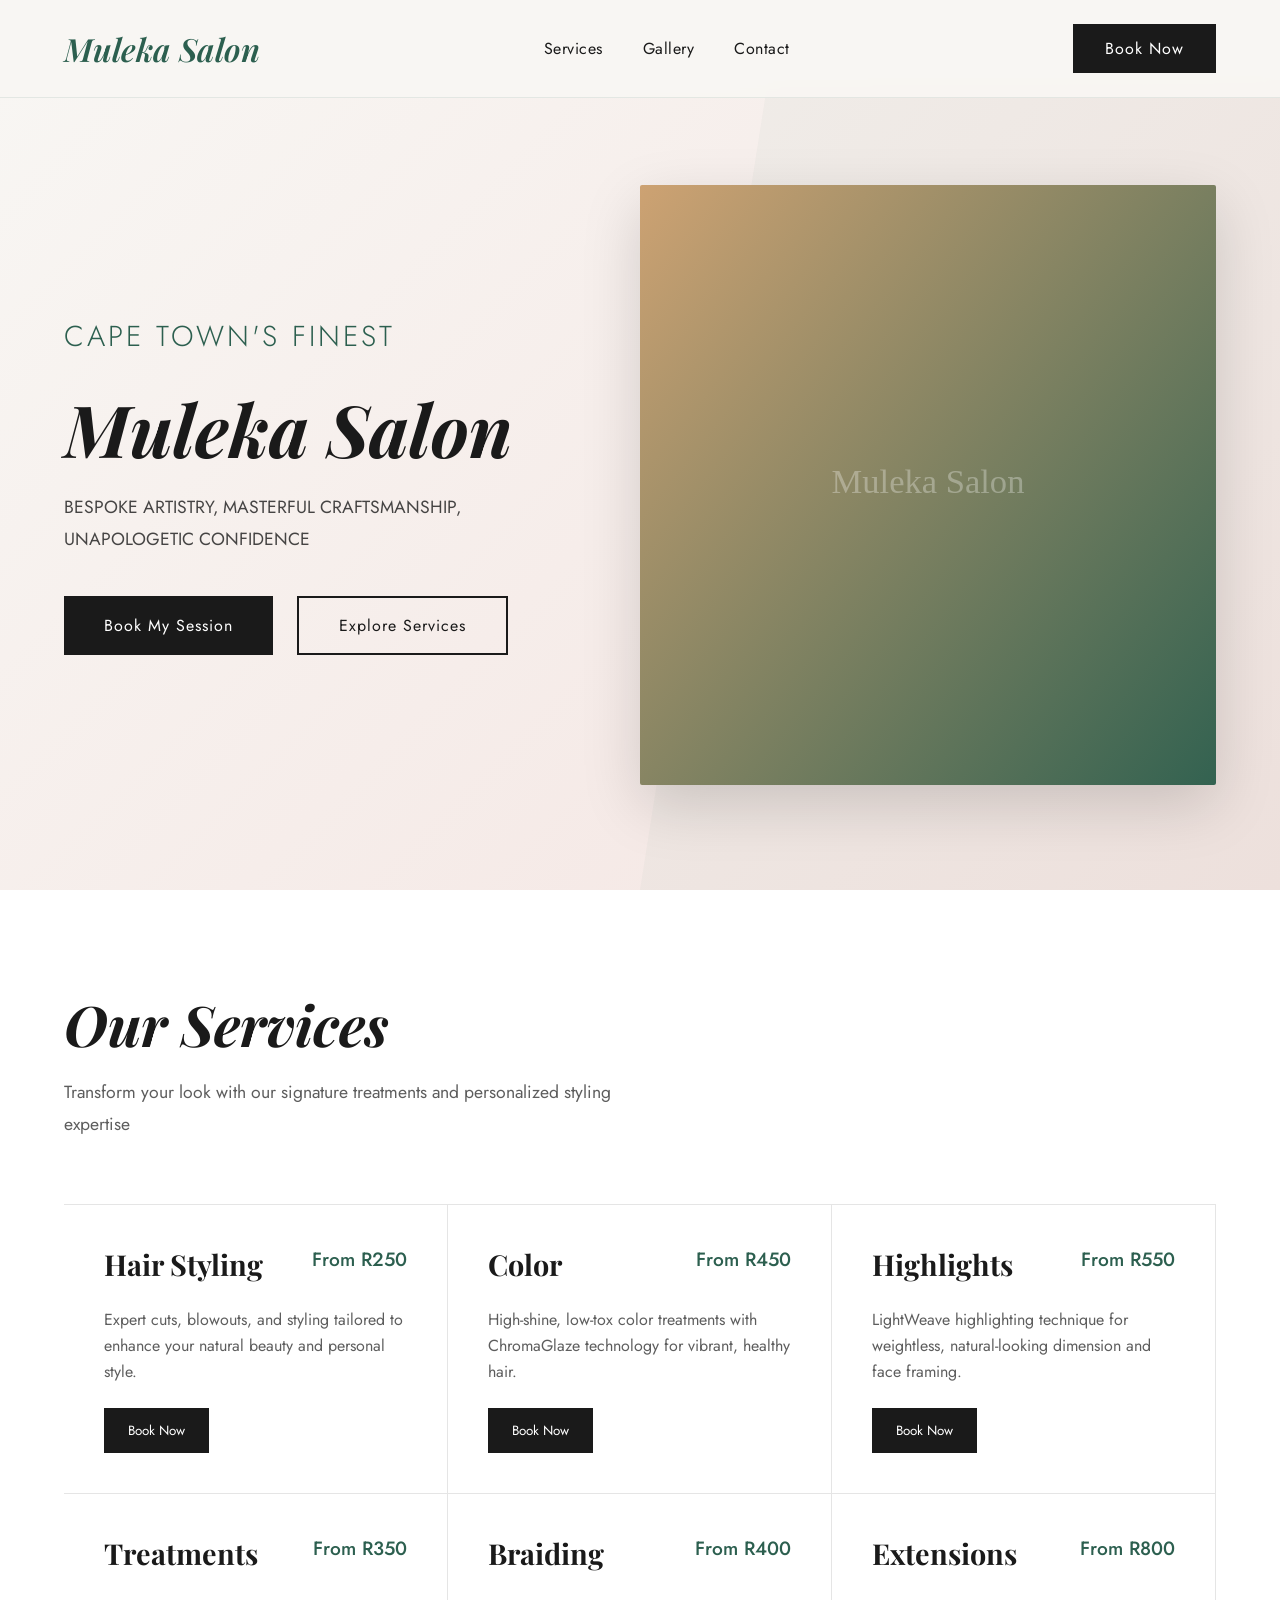
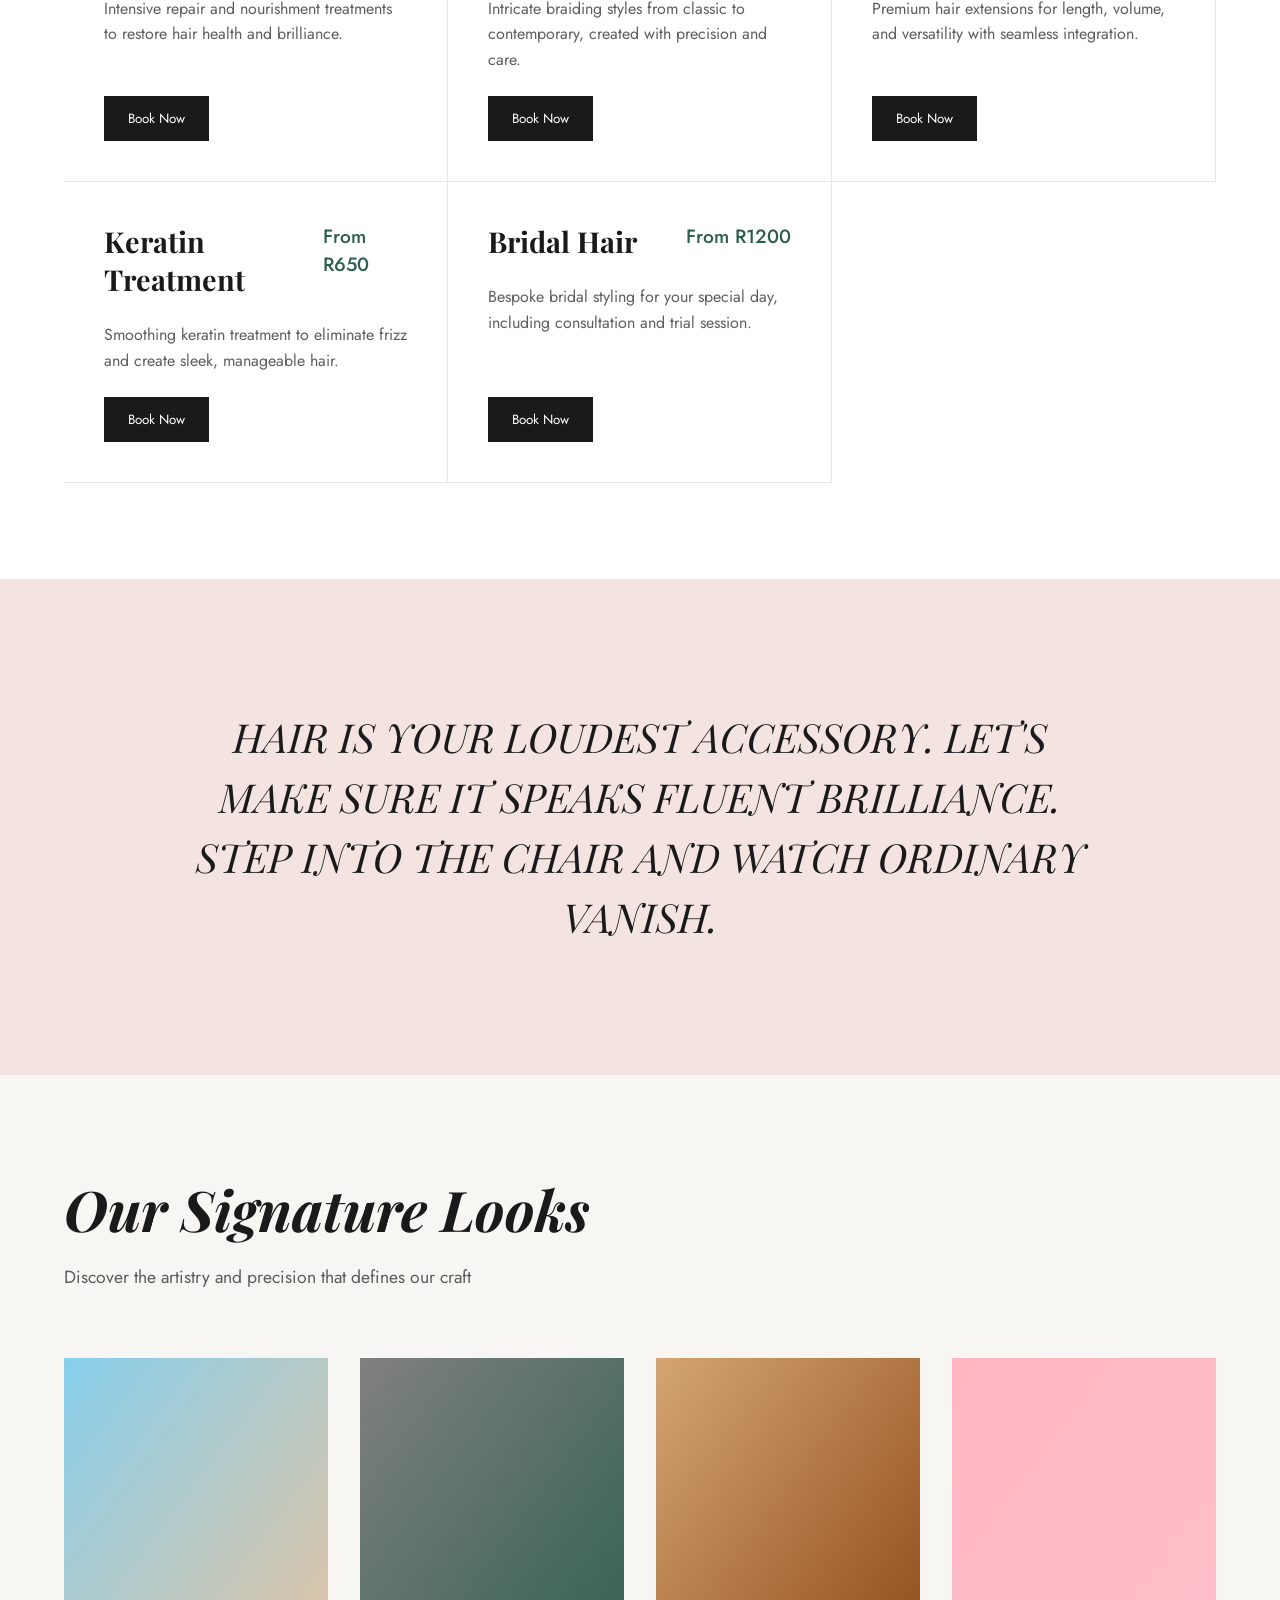
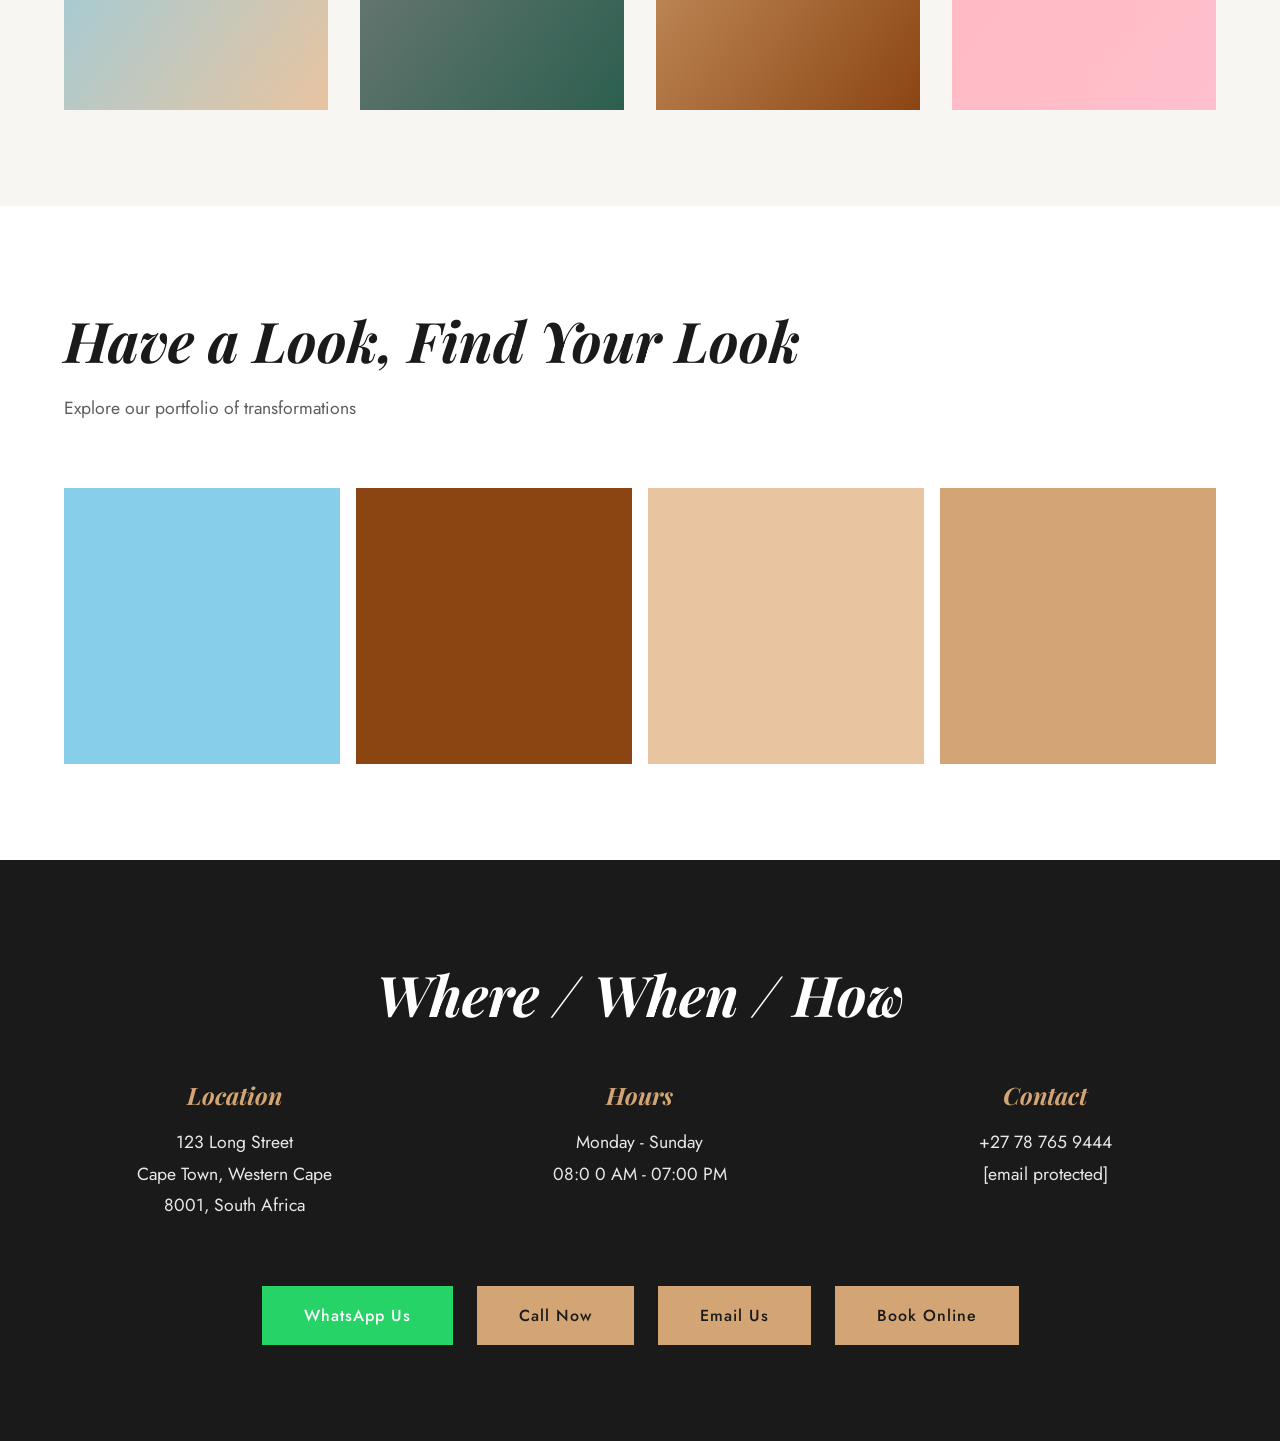
==== index.html @ d7401df1 "Initial commit - Hair Salon Website" ====
<!DOCTYPE html>
<html lang="en">
<head>
    <meta charset="UTF-8">
    <meta name="viewport" content="width=device-width, initial-scale=1.0">
    <title>Muleka Salon - Cape Town's Premier Hair Studio</title>
    <link href="https://fonts.googleapis.com/css2?family=Playfair+Display:ital,wght@0,400;0,500;0,600;0,700;1,400&family=Jost:wght@300;400;500;600&display=swap" rel="stylesheet">
    <link rel="stylesheet" href="styles.css">

</head>
<body>
    <!-- Navigation -->
    <nav>
        <div class="logo">Muleka Salon</div>
        <ul class="nav-links">
            <li><a href="#services">Services</a></li>
            <li><a href="#gallery">Gallery</a></li>
            <li><a href="#contact">Contact</a></li>
        </ul>
        <button class="book-btn" onclick="openBookingModal()">Book Now</button>
        <div class="burger-menu" onclick="toggleMobileMenu()">
            <span></span>
            <span></span>
            <span></span>
        </div>
    </nav>

    <!-- Mobile Menu -->
    <div class="mobile-menu" id="mobileMenu">
        <ul>
            <li><a href="#services" onclick="closeMobileMenu()">Services</a></li>
            <li><a href="#gallery" onclick="closeMobileMenu()">Gallery</a></li>
            <li><a href="#contact" onclick="closeMobileMenu()">Contact</a></li>
        </ul>
        <button class="book-btn" onclick="openBookingModal(); closeMobileMenu();">Book Now</button>
    </div>

    <!-- Hero Section -->
    <section class="hero">
        <div class="hero-content">
            <div class="hero-subtitle">CAPE TOWN'S FINEST</div>
            <h1 class="hero-title">Muleka Salon</h1>
            <p class="hero-tagline">BESPOKE ARTISTRY, MASTERFUL CRAFTSMANSHIP, UNAPOLOGETIC CONFIDENCE</p>
            <div class="hero-buttons">
                <button class="btn-primary" onclick="openBookingModal()">Book My Session</button>
                <a href="#services" class="btn-secondary">Explore Services</a>
            </div>
        </div>
        <div class="hero-image">
            <img src="data:image/svg+xml,%3Csvg xmlns='http://www.w3.org/2000/svg' width='800' height='1000'%3E%3Cdefs%3E%3ClinearGradient id='grad' x1='0%25' y1='0%25' x2='100%25' y2='100%25'%3E%3Cstop offset='0%25' style='stop-color:%23D4A574;stop-opacity:1' /%3E%3Cstop offset='100%25' style='stop-color:%232C5F4F;stop-opacity:1' /%3E%3C/linearGradient%3E%3C/defs%3E%3Crect width='800' height='1000' fill='url(%23grad)'/%3E%3Ctext x='50%25' y='50%25' font-family='serif' font-size='48' fill='white' text-anchor='middle' dominant-baseline='middle' opacity='0.3'%3EMuleka Salon%3C/text%3E%3C/svg%3E" alt="Muleka Salon">
        </div>
    </section>

    <!-- Services Section -->
    <section class="services" id="services">
        <h2 class="section-title">Our Services</h2>
        <p class="section-subtitle">Transform your look with our signature treatments and personalized styling expertise</p>
        
        <div class="services-grid">
            <div class="service-item">
                <div>
                    <div class="service-header">
                        <h3 class="service-name">Hair Styling</h3>
                        <div class="service-price">From R250</div>
                    </div>
                    <p class="service-description">Expert cuts, blowouts, and styling tailored to enhance your natural beauty and personal style.</p>
                </div>
                <button class="service-book-btn" onclick="openBookingModal('Hair Styling', 250)">Book Now</button>
            </div>

            <div class="service-item">
                <div>
                    <div class="service-header">
                        <h3 class="service-name">Color</h3>
                        <div class="service-price">From R450</div>
                    </div>
                    <p class="service-description">High-shine, low-tox color treatments with ChromaGlaze technology for vibrant, healthy hair.</p>
                </div>
                <button class="service-book-btn" onclick="openBookingModal('Color', 450)">Book Now</button>
            </div>

            <div class="service-item">
                <div>
                    <div class="service-header">
                        <h3 class="service-name">Highlights</h3>
                        <div class="service-price">From R550</div>
                    </div>
                    <p class="service-description">LightWeave highlighting technique for weightless, natural-looking dimension and face framing.</p>
                </div>
                <button class="service-book-btn" onclick="openBookingModal('Highlights', 550)">Book Now</button>
            </div>

            <div class="service-item">
                <div>
                    <div class="service-header">
                        <h3 class="service-name">Treatments</h3>
                        <div class="service-price">From R350</div>
                    </div>
                    <p class="service-description">Intensive repair and nourishment treatments to restore hair health and brilliance.</p>
                </div>
                <button class="service-book-btn" onclick="openBookingModal('Treatments', 350)">Book Now</button>
            </div>

            <div class="service-item">
                <div>
                    <div class="service-header">
                        <h3 class="service-name">Braiding</h3>
                        <div class="service-price">From R400</div>
                    </div>
                    <p class="service-description">Intricate braiding styles from classic to contemporary, created with precision and care.</p>
                </div>
                <button class="service-book-btn" onclick="openBookingModal('Braiding', 400)">Book Now</button>
            </div>

            <div class="service-item">
                <div>
                    <div class="service-header">
                        <h3 class="service-name">Extensions</h3>
                        <div class="service-price">From R800</div>
                    </div>
                    <p class="service-description">Premium hair extensions for length, volume, and versatility with seamless integration.</p>
                </div>
                <button class="service-book-btn" onclick="openBookingModal('Extensions', 800)">Book Now</button>
            </div>

            <div class="service-item">
                <div>
                    <div class="service-header">
                        <h3 class="service-name">Keratin Treatment</h3>
                        <div class="service-price">From R650</div>
                    </div>
                    <p class="service-description">Smoothing keratin treatment to eliminate frizz and create sleek, manageable hair.</p>
                </div>
                <button class="service-book-btn" onclick="openBookingModal('Keratin Treatment', 650)">Book Now</button>
            </div>

            <div class="service-item">
                <div>
                    <div class="service-header">
                        <h3 class="service-name">Bridal Hair</h3>
                        <div class="service-price">From R1200</div>
                    </div>
                    <p class="service-description">Bespoke bridal styling for your special day, including consultation and trial session.</p>
                </div>
                <button class="service-book-btn" onclick="openBookingModal('Bridal Hair', 1200)">Book Now</button>
            </div>
        </div>
    </section>

    <!-- Quote Section -->
    <section class="quote-section">
        <div class="quote-text">
            HAIR IS YOUR LOUDEST ACCESSORY. LET'S MAKE SURE IT SPEAKS FLUENT BRILLIANCE. STEP INTO THE CHAIR AND WATCH ORDINARY VANISH.
        </div>
    </section>

    <!-- Signature Looks Section -->
    <section class="signature-looks">
        <h2 class="section-title">Our Signature Looks</h2>
        <p class="section-subtitle">Discover the artistry and precision that defines our craft</p>
        
        <div class="looks-grid">
            <div class="look-item">
                <img src="data:image/svg+xml,%3Csvg xmlns='http://www.w3.org/2000/svg' width='400' height='533'%3E%3Cdefs%3E%3ClinearGradient id='g1' x1='0%25' y1='0%25' x2='100%25' y2='100%25'%3E%3Cstop offset='0%25' style='stop-color:%2387CEEB;stop-opacity:1' /%3E%3Cstop offset='100%25' style='stop-color:%23E8C4A0;stop-opacity:1' /%3E%3C/linearGradient%3E%3C/defs%3E%3Crect width='400' height='533' fill='url(%23g1)'/%3E%3C/svg%3E" alt="Sculpted Flow">
                <div class="look-overlay">
                    <h3 class="look-title">Sculpted Flow</h3>
                    <p class="look-description">Weightless face framing</p>
                </div>
            </div>

            <div class="look-item">
                <img src="data:image/svg+xml,%3Csvg xmlns='http://www.w3.org/2000/svg' width='400' height='533'%3E%3Cdefs%3E%3ClinearGradient id='g2' x1='0%25' y1='0%25' x2='100%25' y2='100%25'%3E%3Cstop offset='0%25' style='stop-color:%23808080;stop-opacity:1' /%3E%3Cstop offset='100%25' style='stop-color:%232C5F4F;stop-opacity:1' /%3E%3C/linearGradient%3E%3C/defs%3E%3Crect width='400' height='533' fill='url(%23g2)'/%3E%3C/svg%3E" alt="ChromaGlaze Color">
                <div class="look-overlay">
                    <h3 class="look-title">ChromaGlaze Color</h3>
                    <p class="look-description">High-shine, low-tox pigments</p>
                </div>
            </div>

            <div class="look-item">
                <img src="data:image/svg+xml,%3Csvg xmlns='http://www.w3.org/2000/svg' width='400' height='533'%3E%3Cdefs%3E%3ClinearGradient id='g3' x1='0%25' y1='0%25' x2='100%25' y2='100%25'%3E%3Cstop offset='0%25' style='stop-color:%23D4A574;stop-opacity:1' /%3E%3Cstop offset='100%25' style='stop-color:%238B4513;stop-opacity:1' /%3E%3C/linearGradient%3E%3C/defs%3E%3Crect width='400' height='533' fill='url(%23g3)'/%3E%3C/svg%3E" alt="LightWeave Highlights">
                <div class="look-overlay">
                    <h3 class="look-title">LightWeave Highlights</h3>
                    <p class="look-description">Weightless face framing</p>
                </div>
            </div>

            <div class="look-item">
                <img src="data:image/svg+xml,%3Csvg xmlns='http://www.w3.org/2000/svg' width='400' height='533'%3E%3Cdefs%3E%3ClinearGradient id='g4' x1='0%25' y1='0%25' x2='100%25' y2='100%25'%3E%3Cstop offset='0%25' style='stop-color:%23FFB6C1;stop-opacity:1' /%3E%3Cstop offset='100%25' style='stop-color:%23FFC0CB;stop-opacity:1' /%3E%3C/linearGradient%3E%3C/defs%3E%3Crect width='400' height='533' fill='url(%23g4)'/%3E%3C/svg%3E" alt="Power Cut">
                <div class="look-overlay">
                    <h3 class="look-title">Power Cut</h3>
                    <p class="look-description">Sharp lines & precision finish</p>
                </div>
            </div>
        </div>
    </section>

    <!-- Gallery Section -->
    <section class="gallery" id="gallery">
        <h2 class="section-title">Have a Look, Find Your Look</h2>
        <p class="section-subtitle">Explore our portfolio of transformations</p>
        
        <div class="gallery-grid">
            <div class="gallery-item">
                <img src="data:image/svg+xml,%3Csvg xmlns='http://www.w3.org/2000/svg' width='400' height='400'%3E%3Crect width='400' height='400' fill='%2387CEEB'/%3E%3C/svg%3E" alt="Gallery 1">
            </div>
            <div class="gallery-item">
                <img src="data:image/svg+xml,%3Csvg xmlns='http://www.w3.org/2000/svg' width='400' height='400'%3E%3Crect width='400' height='400' fill='%238B4513'/%3E%3C/svg%3E" alt="Gallery 2">
            </div>
            <div class="gallery-item">
                <img src="data:image/svg+xml,%3Csvg xmlns='http://www.w3.org/2000/svg' width='400' height='400'%3E%3Crect width='400' height='400' fill='%23E8C4A0'/%3E%3C/svg%3E" alt="Gallery 3">
            </div>
            <div class="gallery-item">
                <img src="data:image/svg+xml,%3Csvg xmlns='http://www.w3.org/2000/svg' width='400' height='400'%3E%3Crect width='400' height='400' fill='%23D4A574'/%3E%3C/svg%3E" alt="Gallery 4">
            </div>
        </div>
    </section>

    <!-- Contact Section -->
    <section class="contact" id="contact">
        <h2 class="section-title">Where / When / How</h2>
        
        <div class="contact-details">
            <div class="contact-item">
                <h3>Location</h3>
                <p>123 Long Street<br>Cape Town, Western Cape<br>8001, South Africa</p>
            </div>
            
            <div class="contact-item">
                <h3>Hours</h3>
                <p>Monday - Sunday<br>08:0 0 AM - 07:00 PM</p>
            </div>
            
            <div class="contact-item">
                <h3>Contact</h3>
                <p>
                    <a href="tel:+27787659444">+27 78 765 9444</a><br>
                    <a href="/cdn-cgi/l/email-protection#a3cbc6cfcfcce3ced6cfc6c8c2d0c2cfcccd8dc0cc8dd9c2"><span class="__cf_email__" data-cfemail="640c0108080b24091108010f051705080b0a4a070b4a1e05">[email&#160;protected]</span></a>
                </p>
            </div>
        </div>

        <div class="contact-buttons">
            <a href="https://wa.me/27787659444?text=Hi%20Muleka%20Salon%2C%20I%27d%20like%20to%20book%20an%20appointment" class="contact-btn whatsapp-btn" target="_blank">WhatsApp Us</a>
            <a href="tel:+27787659444" class="contact-btn">Call Now</a>
            <a href="mailto:kalonjilubo12@gmail.com" class="contact-btn">Email Us</a>
            <button class="contact-btn" onclick="openBookingModal()">Book Online</button>
        </div>
    </section>

    <!-- Booking Modal -->
    <div id="bookingModal" class="modal">
        <div class="modal-content">
            <span class="close-modal" onclick="closeBookingModal()">&times;</span>
            <h2>Book Your Session</h2>
            
            <form class="booking-form" onsubmit="submitBooking(event)">
                <div class="form-group">
                    <label for="name">Your Name</label>
                    <input type="text" id="name" required>
                </div>

                <div class="form-group">
                    <label for="phone">Phone Number (WhatsApp)</label>
                    <input type="tel" id="phone" placeholder="+27" required>
                </div>

                <div class="form-group">
                    <label for="service">Select Service</label>
                    <select id="service" required onchange="updatePrice()">
                        <option value="">Choose a service...</option>
                        <option value="Hair Styling" data-price="250">Hair Styling - From R250</option>
                        <option value="Color" data-price="450">Color - From R450</option>
                        <option value="Highlights" data-price="550">Highlights - From R550</option>
                        <option value="Treatments" data-price="350">Treatments - From R350</option>
                        <option value="Braiding" data-price="400">Braiding - From R400</option>
                        <option value="Extensions" data-price="800">Extensions - From R800</option>
                        <option value="Keratin Treatment" data-price="650">Keratin Treatment - From R650</option>
                        <option value="Bridal Hair" data-price="1200">Bridal Hair - From R1200</option>
                    </select>
                </div>

                <div class="form-group">
                    <label for="date">Preferred Date</label>
                    <input type="date" id="date" required min="">
                </div>

                <div class="form-group">
                    <label>Preferred Time</label>
                    <div class="time-slots">
                        <div class="time-slot" onclick="selectTime(this, '08:00')">08:00 AM</div>
                        <div class="time-slot" onclick="selectTime(this, '09:00')">09:00 AM</div>
                        <div class="time-slot" onclick="selectTime(this, '10:00')">10:00 AM</div>
                        <div class="time-slot" onclick="selectTime(this, '11:00')">11:00 AM</div>
                        <div class="time-slot" onclick="selectTime(this, '12:00')">12:00 PM</div>
                        <div class="time-slot" onclick="selectTime(this, '13:00')">01:00 PM</div>
                        <div class="time-slot" onclick="selectTime(this, '14:00')">02:00 PM</div>
                        <div class="time-slot" onclick="selectTime(this, '15:00')">03:00 PM</div>
                        <div class="time-slot" onclick="selectTime(this, '16:00')">04:00 PM</div>
                        <div class="time-slot" onclick="selectTime(this, '17:00')">05:00 PM</div>
                    </div>
                    <input type="hidden" id="time" required>
                </div>

                <button type="submit" class="submit-booking">Confirm Booking via WhatsApp</button>
            </form>
        </div>
    </div>

    <script data-cfasync="false" src="/cdn-cgi/scripts/5c5dd728/cloudflare-static/email-decode.min.js"></script>
    <script src="main.js"></script>
---- styles.css ----
* {
            margin: 0;
            padding: 0;
            box-sizing: border-box;
        }

        :root {
            --primary: #2C5F4F;
            --secondary: #D4A574;
            --accent: #E8C4A0;
            --dark: #1A1A1A;
            --light: #F8F6F3;
            --pink: #F4E4E1;
        }

        body {
            font-family: 'Jost', sans-serif;
            color: var(--dark);
            background: var(--light);
            overflow-x: hidden;
        }

        /* Navigation */
        nav {
            position: fixed;
            top: 0;
            width: 100%;
            background: rgba(248, 246, 243, 0.95);
            backdrop-filter: blur(10px);
            padding: 1.5rem 5%;
            display: flex;
            justify-content: space-between;
            align-items: center;
            z-index: 1000;
            border-bottom: 1px solid rgba(44, 95, 79, 0.1);
        }

        .logo {
            font-family: 'Playfair Display', serif;
            font-size: 2rem;
            font-style: italic;
            font-weight: 600;
            color: var(--primary);
        }

        .nav-links {
            display: flex;
            gap: 2.5rem;
            list-style: none;
        }

        .nav-links a {
            color: var(--dark);
            text-decoration: none;
            font-weight: 400;
            transition: color 0.3s;
            font-size: 1rem;
            letter-spacing: 0.5px;
        }

        .nav-links a:hover {
            color: var(--primary);
        }

        .book-btn {
            background: var(--dark);
            color: white;
            padding: 0.8rem 2rem;
            border: none;
            cursor: pointer;
            font-family: 'Jost', sans-serif;
            font-size: 1rem;
            transition: all 0.3s;
            letter-spacing: 1px;
        }

        .book-btn:hover {
            background: var(--primary);
            transform: translateY(-2px);
        }

        /* Burger Menu */
        .burger-menu {
            display: none;
            flex-direction: column;
            gap: 5px;
            cursor: pointer;
            z-index: 1001;
        }

        .burger-menu span {
            width: 25px;
            height: 3px;
            background: var(--dark);
            transition: all 0.3s;
            border-radius: 2px;
        }

        .burger-menu.active span:nth-child(1) {
            transform: rotate(41deg) translate(6px, 7px);
        }

        .burger-menu.active span:nth-child(2) {
            opacity: 0;
        }

        .burger-menu.active span:nth-child(3) {
            transform: rotate(-52deg) translate(4px, -5px);
        }

        /* Mobile Menu */
        .mobile-menu {
            display: none;
            position: fixed;
            top: 80px;
            left: 0;
            width: 100%;
            background: rgba(248, 246, 243, 0.98);
            backdrop-filter: blur(10px);
            padding: 2rem;
            z-index: 999;
            transform: translateY(-100%);
            transition: transform 0.3s;
        }

        .mobile-menu.active {
            transform: translateY(0);
            top:66px;
            margin-left: 218px;
        }

        .mobile-menu ul {
            list-style: none;
            display: flex;
            flex-direction: column;
            gap: 1.5rem;
        }

        .mobile-menu a {
            color: var(--dark);
            text-decoration: none;
            font-size: 1.2rem;
            font-weight: 400;
            letter-spacing: 0.5px;
            display: block;
            padding: 0.5rem 0;
            transition: color 0.3s;
        }

        .mobile-menu a:hover {
            color: var(--primary);
        }

        .mobile-menu .book-btn {
            width: 100%;
            margin-top: 1rem;
        }

        /* Hero Section */
        .hero {
            margin-top: 80px;
            min-height: 90vh;
            display: grid;
            grid-template-columns: 1fr 1fr;
            align-items: center;
            padding: 4rem 5%;
            background: linear-gradient(135deg, var(--light) 0%, var(--pink) 100%);
            position: relative;
            overflow: hidden;
        }

        .hero::before {
            content: '';
            position: absolute;
            top: 0;
            right: 0;
            width: 50%;
            height: 100%;
            background: var(--primary);
            opacity: 0.03;
            clip-path: polygon(20% 0, 100% 0, 100% 100%, 0 100%);
        }

        .hero-content {
            z-index: 2;
            animation: fadeInUp 1s ease-out;
        }

        .hero-title {
            font-family: 'Playfair Display', serif;
            font-size: 4.5rem;
            line-height: 1.1;
            margin-bottom: 1.5rem;
            font-style: italic;
            color: var(--dark);
        }

        .hero-subtitle {
            font-size: 1.8rem;
            font-weight: 300;
            letter-spacing: 3px;
            margin-bottom: 2rem;
            color: var(--primary);
        }

        .hero-tagline {
            font-size: 1.1rem;
            line-height: 1.8;
            max-width: 500px;
            margin-bottom: 2.5rem;
            color: var(--dark);
            opacity: 0.8;
        }

        .hero-buttons {
            display: flex;
            gap: 1.5rem;
        }

        .btn-primary,
        .btn-secondary {
            padding: 1rem 2.5rem;
            font-family: 'Jost', sans-serif;
            font-size: 1rem;
            cursor: pointer;
            transition: all 0.3s;
            border: none;
            letter-spacing: 1px;
            text-decoration: none;
            display: inline-block;
        }

        .btn-primary {
            background: var(--dark);
            color: white;
        }

        .btn-primary:hover {
            background: var(--primary);
            transform: translateY(-3px);
            box-shadow: 0 10px 30px rgba(44, 95, 79, 0.3);
        }

        .btn-secondary {
            background: transparent;
            color: var(--dark);
            border: 2px solid var(--dark);
        }

        .btn-secondary:hover {
            background: var(--dark);
            color: white;
        }

        .hero-image {
            position: relative;
            height: 600px;
            animation: fadeInRight 1s ease-out 0.3s backwards;
        }

        .hero-image img {
            position: absolute;
            width: 100%;
            height: 100%;
            object-fit: cover;
            border-radius: 2px;
            box-shadow: 0 20px 60px rgba(0, 0, 0, 0.15);
        }

        /* Services Section */
        .services {
            padding: 6rem 5%;
            background: white;
        }

        .section-title {
            font-family: 'Playfair Display', serif;
            font-size: 3.5rem;
            margin-bottom: 1rem;
            font-style: italic;
        }

        .section-subtitle {
            font-size: 1.1rem;
            max-width: 600px;
            margin-bottom: 4rem;
            opacity: 0.7;
            line-height: 1.8;
        }

        .services-grid {
            display: grid;
            grid-template-columns: repeat(auto-fit, minmax(300px, 1fr));
            gap: 0;
            border-top: 1px solid rgba(0, 0, 0, 0.1);
        }

        .service-item {
            padding: 2.5rem;
            border-bottom: 1px solid rgba(0, 0, 0, 0.1);
            border-right: 1px solid rgba(0, 0, 0, 0.1);
            display: flex;
            flex-direction: column;
            justify-content: space-between;
            transition: all 0.3s;
            background: white;
            cursor: pointer;
        }

        .service-item:hover {
            background: var(--pink);
            transform: translateY(-5px);
            box-shadow: 0 10px 30px rgba(0, 0, 0, 0.1);
        }

        .service-header {
            display: flex;
            justify-content: space-between;
            align-items: flex-start;
            margin-bottom: 1rem;
        }

        .service-name {
            font-family: 'Playfair Display', serif;
            font-size: 1.8rem;
            margin-bottom: 0.5rem;
        }

        .service-price {
            font-size: 1.2rem;
            color: var(--primary);
            font-weight: 500;
        }

        .service-description {
            opacity: 0.7;
            line-height: 1.6;
            margin-bottom: 1.5rem;
        }

        .service-book-btn {
            background: var(--dark);
            color: white;
            border: none;
            padding: 0.8rem 1.5rem;
            cursor: pointer;
            font-family: 'Jost', sans-serif;
            align-self: flex-start;
            transition: all 0.3s;
            margin-top: auto;
        }

        .service-book-btn:hover {
            background: var(--primary);
        }

        /* Signature Looks Section */
        .signature-looks {
            padding: 6rem 5%;
            background: var(--light);
        }

        .looks-grid {
            display: grid;
            grid-template-columns: repeat(4, 1fr);
            gap: 2rem;
        }

        .look-item {
            position: relative;
            overflow: hidden;
            aspect-ratio: 3/4;
            cursor: pointer;
        }

        .look-item img {
            width: 100%;
            height: 100%;
            object-fit: cover;
            transition: transform 0.5s;
        }

        .look-item:hover img {
            transform: scale(1.1);
        }

        .look-overlay {
            position: absolute;
            bottom: 0;
            left: 0;
            right: 0;
            background: linear-gradient(to top, rgba(0,0,0,0.8), transparent);
            padding: 2rem;
            transform: translateY(100%);
            transition: transform 0.3s;
        }

        .look-item:hover .look-overlay {
            transform: translateY(0);
        }

        .look-title {
            font-family: 'Playfair Display', serif;
            color: white;
            font-size: 1.5rem;
            margin-bottom: 0.5rem;
        }

        .look-description {
            color: white;
            font-size: 0.9rem;
            opacity: 0.9;
        }

        /* Quote Section */
        .quote-section {
            padding: 8rem 5%;
            background: var(--pink);
            text-align: center;
        }

        .quote-text {
            font-family: 'Playfair Display', serif;
            font-size: 2.5rem;
            line-height: 1.5;
            max-width: 900px;
            margin: 0 auto;
            font-style: italic;
            color: var(--dark);
        }

        /* Gallery Section */
        .gallery {
            padding: 6rem 5%;
            background: white;
        }

        .gallery-grid {
            display: grid;
            grid-template-columns: repeat(4, 1fr);
            gap: 1rem;
        }

        .gallery-item {
            aspect-ratio: 1;
            overflow: hidden;
            cursor: pointer;
        }

        .gallery-item img {
            width: 100%;
            height: 100%;
            object-fit: cover;
            transition: transform 0.5s;
        }

        .gallery-item:hover img {
            transform: scale(1.1);
        }

        /* Contact Section */
        .contact {
            padding: 6rem 5%;
            background: var(--dark);
            color: white;
            text-align: center;
        }

        .contact .section-title {
            color: white;
            margin-bottom: 3rem;
        }

        .contact-details {
            display: grid;
            grid-template-columns: repeat(3, 1fr);
            gap: 4rem;
            max-width: 1200px;
            margin: 0 auto 4rem;
        }

        .contact-item h3 {
            font-family: 'Playfair Display', serif;
            font-size: 1.5rem;
            margin-bottom: 1rem;
            font-style: italic;
            color: var(--secondary);
        }

        .contact-item p {
            font-size: 1.1rem;
            line-height: 1.8;
            opacity: 0.9;
        }

        .contact-item a {
            color: white;
            text-decoration: none;
            transition: color 0.3s;
        }

        .contact-item a:hover {
            color: var(--secondary);
        }

        .contact-buttons {
            display: flex;
            gap: 1.5rem;
            justify-content: center;
            flex-wrap: wrap;
        }

        .contact-btn {
            padding: 1rem 2.5rem;
            background: var(--secondary);
            color: var(--dark);
            text-decoration: none;
            font-family: 'Jost', sans-serif;
            font-size: 1rem;
            font-weight: 500;
            transition: all 0.3s;
            letter-spacing: 1px;
            border: 2px solid var(--secondary);
        }

        .contact-btn:hover {
            background: transparent;
            color: var(--secondary);
            transform: translateY(-3px);
        }

        .whatsapp-btn {
            background: #25D366;
            border-color: #25D366;
            color: white;
        }

        .whatsapp-btn:hover {
            background: transparent;
            color: #25D366;
        }

        /* Booking Modal */
        .modal {
            display: none;
            position: fixed;
            z-index: 2000;
            left: 0;
            top: 0;
            width: 100%;
            height: 100%;
            background: rgba(0, 0, 0, 0.8);
            animation: fadeIn 0.3s;
        }

        .modal-content {
            background: white;
            margin: 3% auto;
            padding: 3rem;
            max-width: 600px;
            border-radius: 2px;
            position: relative;
            animation: slideDown 0.3s;
        }

        .close-modal {
            position: absolute;
            right: 2rem;
            top: 2rem;
            font-size: 2rem;
            cursor: pointer;
            color: var(--dark);
            transition: color 0.3s;
        }

        .close-modal:hover {
            color: var(--primary);
        }

        .modal h2 {
            font-family: 'Playfair Display', serif;
            font-size: 2.5rem;
            margin-bottom: 2rem;
            font-style: italic;
        }

        .booking-form {
            display: block;
            flex-direction: column;
            gap: 1.5rem;
        }

        .form-group {
            display: flex;
            flex-direction: column;
            gap: 0.5rem;
        }

        .form-group label {
            font-weight: 500;
            font-size: 0.95rem;
            letter-spacing: 0.5px;
        }

        .form-group select,
        .form-group input {
            padding: 1rem;
            border: 1px solid rgba(0, 0, 0, 0.2);
            font-family: 'Jost', sans-serif;
            font-size: 1rem;
            background: white;
        }

        .form-group select:focus,
        .form-group input:focus {
            outline: none;
            border-color: var(--primary);
        }

        .time-slots {
            display: grid;
            grid-template-columns: repeat(3, 1fr);
            gap: 0.8rem;
        }

        .time-slot {
            padding: 0.8rem;
            border: 1px solid rgba(0, 0, 0, 0.2);
            text-align: center;
            cursor: pointer;
            transition: all 0.3s;
            background: white;
        }

        .time-slot:hover {
            background: var(--pink);
            border-color: var(--primary);
        }

        .time-slot.selected {
            background: var(--primary);
            color: white;
            border-color: var(--primary);
        }

        .submit-booking {
            padding: 1.2rem;
            background: var(--dark);
            color: white;
            border: none;
            cursor: pointer;
            font-family: 'Jost', sans-serif;
            font-size: 1.1rem;
            letter-spacing: 1px;
            transition: all 0.3s;
            bottom: 38px;
            position: absolute;
        }

        .submit-booking:hover {
            background: var(--primary);
        }

        /* Animations */
        @keyframes fadeInUp {
            from {
                opacity: 0;
                transform: translateY(30px);
            }
            to {
                opacity: 1;
                transform: translateY(0);
            }
        }

        @keyframes fadeInRight {
            from {
                opacity: 0;
                transform: translateX(30px);
            }
            to {
                opacity: 1;
                transform: translateX(0);
            }
        }

        @keyframes fadeIn {
            from { opacity: 0; }
            to { opacity: 1; }
        }

        @keyframes slideDown {
            from {
                opacity: 0;
                transform: translateY(-50px);
            }
            to {
                opacity: 1;
                transform: translateY(0);
            }
        }

        /* Responsive */
        @media (max-width: 1024px) {
            .hero-title {
                font-size: 3.5rem;
            }

            .looks-grid {
                grid-template-columns: repeat(2, 1fr);
            }

            .contact-details {
                grid-template-columns: repeat(2, 1fr);
            }
        }

        @media (max-width: 768px) {
            nav {
                padding: 1rem 5%;
            }

            .logo {
                font-size: 1.5rem;
            }

            .nav-links,
            .book-btn {
                display: none;
            }

            .burger-menu {
                display: flex;
            }

            .mobile-menu {
                display: block;
            }

            .hero {
                grid-template-columns: 1fr;
                min-height: auto;
                padding: 2rem 5%;
                margin-top: 60px;
            }

            .hero-title {
                font-size: 2.5rem;
            }

            .hero-subtitle {
                font-size: 1.2rem;
                letter-spacing: 2px;
            }

            .hero-tagline {
                font-size: 1rem;
            }

            .hero-buttons {
                flex-direction: column;
            }

            .btn-primary,
            .btn-secondary {
                width: 100%;
                text-align: center;
            }

            .hero-image {
                height: 400px;
                margin-top: 2rem;
            }

            .services,
            .signature-looks,
            .quote-section,
            .gallery,
            .contact {
                padding: 4rem 5%;
            }

            .section-title {
                font-size: 2.5rem;
            }

            .section-subtitle {
                font-size: 1rem;
            }

            .services-grid {
                grid-template-columns: 1fr;
            }

            .service-item {
                border-right: none;
            }

            .quote-text {
                font-size: 1.8rem;
            }

            .looks-grid {
                grid-template-columns: 1fr;
                gap: 1rem;
            }

            .gallery-grid {
                grid-template-columns: repeat(2, 1fr);
            }

            .contact-details {
                grid-template-columns: 1fr;
                gap: 2rem;
            }

            .contact-buttons {
                flex-direction: column;
            }

            .contact-btn {
                width: 100%;
            }

            .modal-content {
                margin: 5% 5%;
                padding: 2rem 1.5rem;
                width: 90%;
            }

            .modal h2 {
                font-size: 2rem;
            }

            .time-slots {
                grid-template-columns: repeat(2, 1fr);
            }
        }

        @media (max-width: 480px) {
            .hero-title {
                font-size: 2rem;
            }

            .hero-subtitle {
                font-size: 1rem;
                letter-spacing: 1.5px;
            }

            .hero-tagline {
                font-size: 0.95rem;
            }

            .section-title {
                font-size: 2rem;
            }

            .quote-text {
                font-size: 1.4rem;
            }

            .service-name {
                font-size: 1.4rem;
            }

            .service-price {
                font-size: 1rem;
            }

            .gallery-grid {
                grid-template-columns: 1fr;
            }

            .contact-item h3 {
                font-size: 1.2rem;
            }

            .contact-item p {
                font-size: 1rem;
            }

            .modal-content {
                padding: 1.5rem 1rem;
            }

            .modal h2 {
                font-size: 1.5rem;
                margin-bottom: 1.5rem;
            }

            .close-modal {
                right: 1rem;
                top: 1rem;
                font-size: 1.5rem;
            }

            .time-slots {
                grid-template-columns: 1fr;
            }

            .time-slot {
                padding: 1rem;
            }
        }
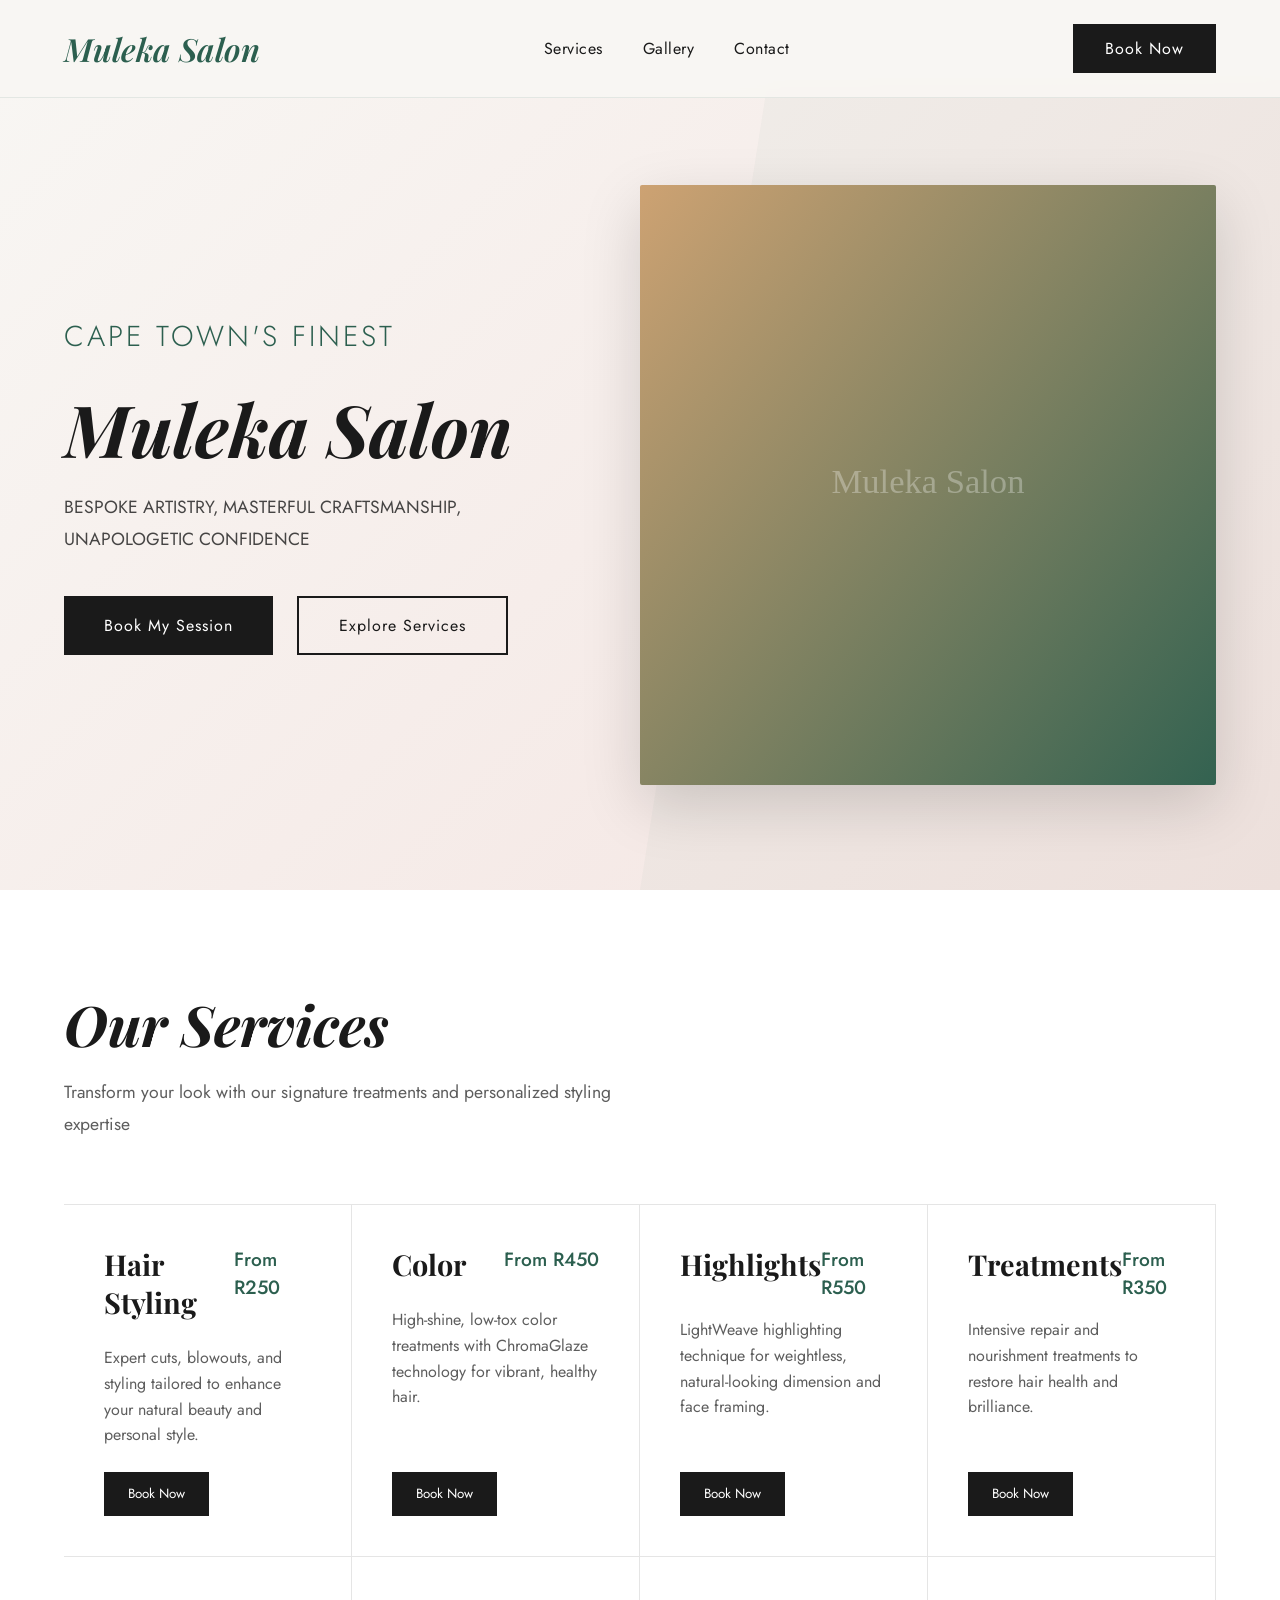
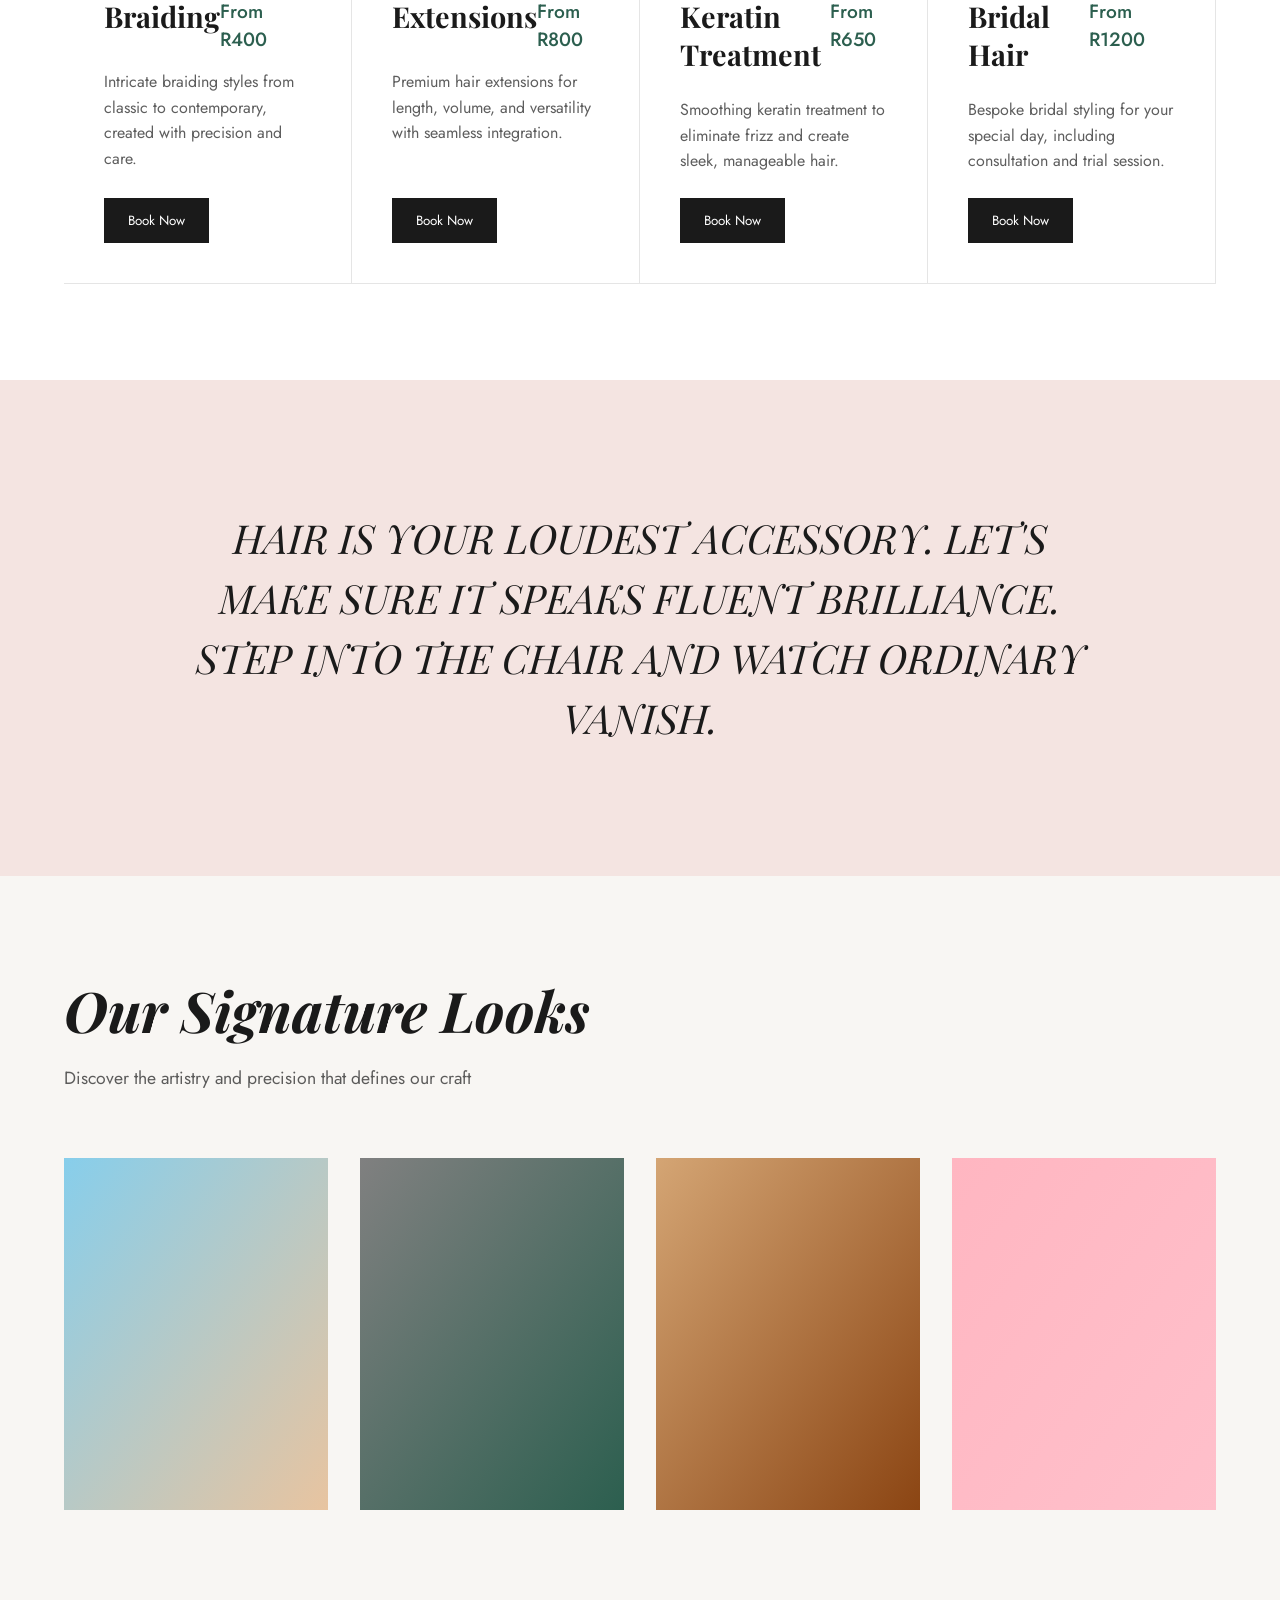
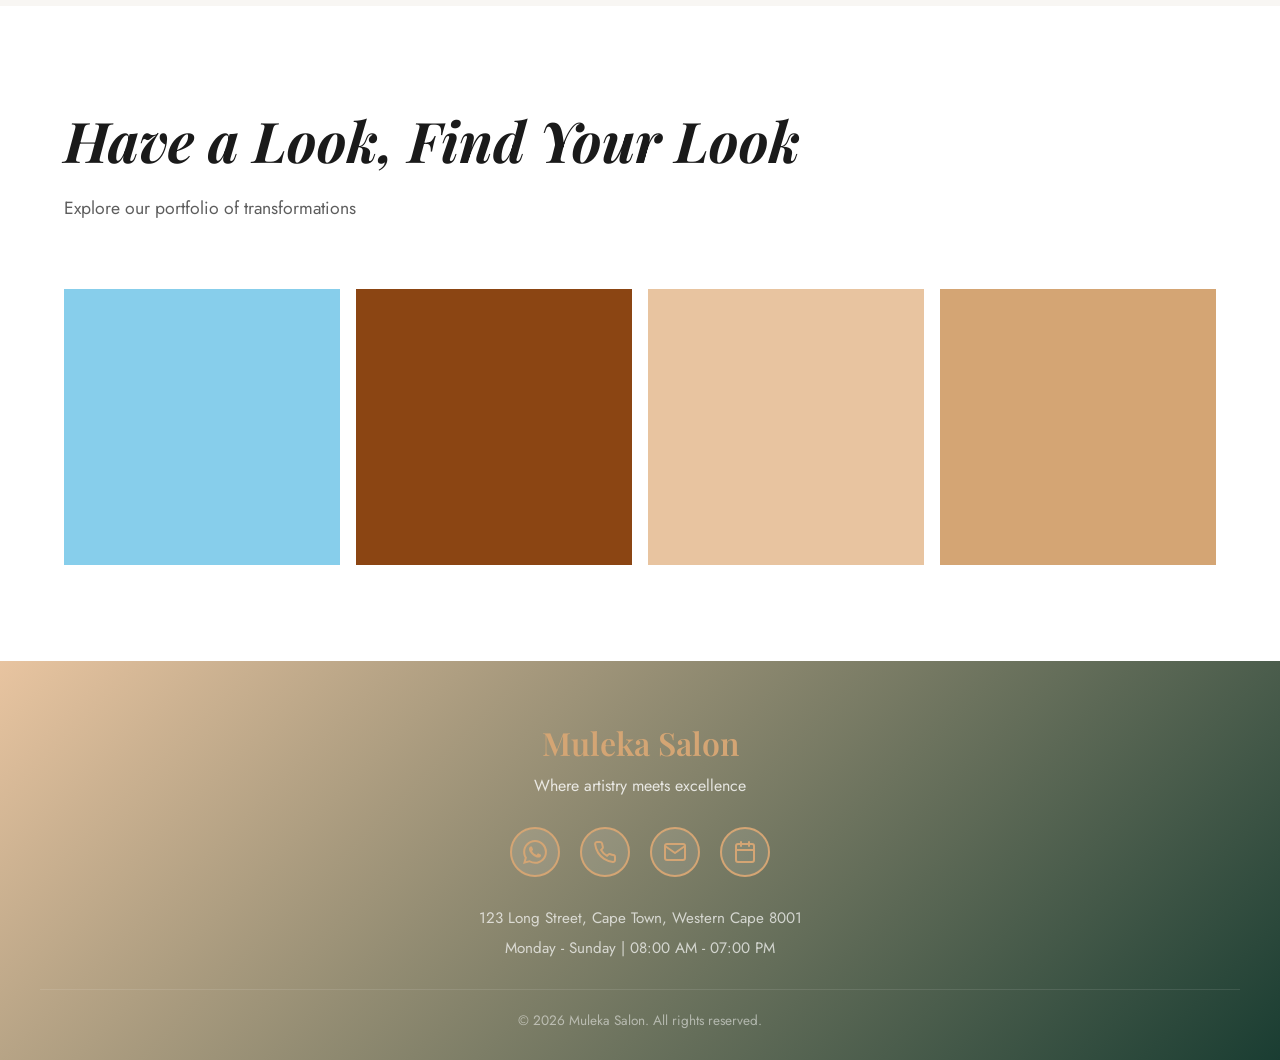
==== commit c1e3e2a2: "add footer and chnaged the images" ====
--- a/index.html
+++ b/index.html
@@ -215,7 +215,7 @@
         </div>
     </section>
 
-    <!-- Contact Section -->
+    <!-- Contact Section 
     <section class="contact" id="contact">
         <h2 class="section-title">Where / When / How</h2>
         
@@ -246,7 +246,9 @@
             <button class="contact-btn" onclick="openBookingModal()">Book Online</button>
         </div>
     </section>
-
+                -->
+
+                
     <!-- Booking Modal -->
     <div id="bookingModal" class="modal">
         <div class="modal-content">
@@ -306,7 +308,58 @@
         </div>
     </div>
 
+
+<!-- Footer -->
+    <footer class="footer">
+        <div class="footer-content">
+            <div class="footer-logo">Muleka Salon</div>
+            <p class="footer-tagline">Where artistry meets excellence</p>
+            
+            <div class="footer-social">
+                <a href="https://wa.me/27787659444?text=Hi%20Muleka%20Salon%2C%20I%27d%20like%20to%20book%20an%20appointment" class="footer-icon" target="_blank" aria-label="WhatsApp">
+                    <svg xmlns="http://www.w3.org/2000/svg" width="24" height="24" viewBox="0 0 24 24" fill="currentColor">
+                        <path d="M17.472 14.382c-.297-.149-1.758-.867-2.03-.967-.273-.099-.471-.148-.67.15-.197.297-.767.966-.94 1.164-.173.199-.347.223-.644.075-.297-.15-1.255-.463-2.39-1.475-.883-.788-1.48-1.761-1.653-2.059-.173-.297-.018-.458.13-.606.134-.133.298-.347.446-.52.149-.174.198-.298.298-.497.099-.198.05-.371-.025-.52-.075-.149-.669-1.612-.916-2.207-.242-.579-.487-.5-.669-.51-.173-.008-.371-.01-.57-.01-.198 0-.52.074-.792.372-.272.297-1.04 1.016-1.04 2.479 0 1.462 1.065 2.875 1.213 3.074.149.198 2.096 3.2 5.077 4.487.709.306 1.262.489 1.694.625.712.227 1.36.195 1.871.118.571-.085 1.758-.719 2.006-1.413.248-.694.248-1.289.173-1.413-.074-.124-.272-.198-.57-.347m-5.421 7.403h-.004a9.87 9.87 0 01-5.031-1.378l-.361-.214-3.741.982.998-3.648-.235-.374a9.86 9.86 0 01-1.51-5.26c.001-5.45 4.436-9.884 9.888-9.884 2.64 0 5.122 1.03 6.988 2.898a9.825 9.825 0 012.893 6.994c-.003 5.45-4.437 9.884-9.885 9.884m8.413-18.297A11.815 11.815 0 0012.05 0C5.495 0 .16 5.335.157 11.892c0 2.096.547 4.142 1.588 5.945L.057 24l6.305-1.654a11.882 11.882 0 005.683 1.448h.005c6.554 0 11.89-5.335 11.893-11.893a11.821 11.821 0 00-3.48-8.413Z"/>
+                    </svg>
+                </a>
+                
+                <a href="tel:+27787659444" class="footer-icon" aria-label="Phone">
+                    <svg xmlns="http://www.w3.org/2000/svg" width="24" height="24" viewBox="0 0 24 24" fill="none" stroke="currentColor" stroke-width="2" stroke-linecap="round" stroke-linejoin="round">
+                        <path d="M22 16.92v3a2 2 0 0 1-2.18 2 19.79 19.79 0 0 1-8.63-3.07 19.5 19.5 0 0 1-6-6 19.79 19.79 0 0 1-3.07-8.67A2 2 0 0 1 4.11 2h3a2 2 0 0 1 2 1.72 12.84 12.84 0 0 0 .7 2.81 2 2 0 0 1-.45 2.11L8.09 9.91a16 16 0 0 0 6 6l1.27-1.27a2 2 0 0 1 2.11-.45 12.84 12.84 0 0 0 2.81.7A2 2 0 0 1 22 16.92z"></path>
+                    </svg>
+                </a>
+                
+                <a href="mailto:kalonjilubo12@gmail.com" class="footer-icon" aria-label="Email">
+                    <svg xmlns="http://www.w3.org/2000/svg" width="24" height="24" viewBox="0 0 24 24" fill="none" stroke="currentColor" stroke-width="2" stroke-linecap="round" stroke-linejoin="round">
+                        <path d="M4 4h16c1.1 0 2 .9 2 2v12c0 1.1-.9 2-2 2H4c-1.1 0-2-.9-2-2V6c0-1.1.9-2 2-2z"></path>
+                        <polyline points="22,6 12,13 2,6"></polyline>
+                    </svg>
+                </a>
+                
+                <button class="footer-icon" onclick="openBookingModal()" aria-label="Book Online">
+                    <svg xmlns="http://www.w3.org/2000/svg" width="24" height="24" viewBox="0 0 24 24" fill="none" stroke="currentColor" stroke-width="2" stroke-linecap="round" stroke-linejoin="round">
+                        <rect x="3" y="4" width="18" height="18" rx="2" ry="2"></rect>
+                        <line x1="16" y1="2" x2="16" y2="6"></line>
+                        <line x1="8" y1="2" x2="8" y2="6"></line>
+                        <line x1="3" y1="10" x2="21" y2="10"></line>
+                    </svg>
+                </button>
+            </div>
+            
+            <div class="footer-info">
+                <p>123 Long Street, Cape Town, Western Cape 8001</p>
+                <p>Monday - Sunday | 08:00 AM - 07:00 PM</p>
+            </div>
+            
+            <div class="footer-bottom">
+                <p>&copy; 2026 Muleka Salon. All rights reserved.</p>
+            </div>
+        </div>
+    </footer>
+
     <script data-cfasync="false" src="/cdn-cgi/scripts/5c5dd728/cloudflare-static/email-decode.min.js"></script>
     <script src="main.js"></script>
 
 
+</body>
+</html>
+
--- a/styles.css
+++ b/styles.css
@@ -901,4 +901,328 @@
             .time-slot {
                 padding: 1rem;
             }
-        }+        }
+
+
+
+    /* Footer Styles */
+.footer {
+    background: linear-gradient(135deg, #e8c4a0 0%, #1a3d32 100%);
+    color: #fff;
+    padding: 60px 20px 30px;
+    text-align: center;
+}
+
+.footer-content {
+    max-width: 1200px;
+    margin: 0 auto;
+}
+
+.footer-logo {
+    font-family: 'Playfair Display', serif;
+    font-size: 2rem;
+    font-weight: 600;
+    margin-bottom: 10px;
+    color: #D4A574;
+}
+
+.footer-tagline {
+    font-family: 'Jost', sans-serif;
+    font-size: 1rem;
+    color: rgba(255, 255, 255, 0.8);
+    margin-bottom: 30px;
+}
+
+.footer-social {
+    display: flex;
+    justify-content: center;
+    gap: 20px;
+    margin-bottom: 30px;
+    flex-wrap: wrap;
+}
+
+.footer-icon {
+    width: 50px;
+    height: 50px;
+    border-radius: 25px;
+    background: rgba(255, 255, 255, 0.1);
+    border: 2px solid #D4A574;
+    display: flex;
+    align-items: center;
+    justify-content: center;
+    color: #D4A574;
+    transition: all 0.3s ease;
+    cursor: pointer;
+    text-decoration: none;
+}
+
+.footer-icon:hover {
+    background: #D4A574;
+    color: #2C5F4F;
+    transform: translateY(-3px);
+    box-shadow: 0 5px 15px rgba(212, 165, 116, 0.3);
+}
+
+.footer-info {
+    margin-bottom: 30px;
+}
+
+.footer-info p {
+    font-family: 'Jost', sans-serif;
+    font-size: 0.95rem;
+    color: rgba(255, 255, 255, 0.7);
+    margin: 8px 0;
+}
+
+.footer-bottom {
+    padding-top: 20px;
+    border-top: 1px solid rgba(255, 255, 255, 0.1);
+}
+
+.footer-bottom p {
+    font-family: 'Jost', sans-serif;
+    font-size: 0.85rem;
+    color: rgba(255, 255, 255, 0.5);
+    margin: 0;
+}
+
+/* Responsive Design - Mobile First Approach */
+
+/* Extra Small Devices (phones, less than 576px) */
+@media (max-width: 575.98px) {
+    nav {
+        padding: 15px 20px;
+    }
+    
+    .logo {
+        font-size: 1.3rem;
+    }
+    
+    .nav-links {
+        display: none;
+    }
+    
+    .book-btn {
+        display: none;
+    }
+    
+    .burger-menu {
+        display: flex;
+    }
+    
+    .hero {
+        flex-direction: column;
+        min-height: auto;
+        padding: 80px 20px 40px;
+    }
+    
+    .hero-content {
+        max-width: 100%;
+        text-align: center;
+    }
+    
+    .hero-subtitle {
+        font-size: 0.75rem;
+    }
+    
+    .hero-title {
+        font-size: 2.5rem;
+    }
+    
+    .hero-tagline {
+        font-size: 0.8rem;
+    }
+    
+    .hero-buttons {
+        flex-direction: column;
+        gap: 15px;
+    }
+    
+    .btn-primary, .btn-secondary {
+        width: 100%;
+        padding: 15px 30px;
+        font-size: 0.95rem;
+    }
+    
+    .hero-image {
+        width: 100%;
+        margin-top: 30px;
+    }
+    
+    .section-title {
+        font-size: 2rem;
+    }
+    
+    .section-subtitle {
+        font-size: 0.95rem;
+    }
+    
+    .services-grid {
+        grid-template-columns: 1fr;
+        gap: 20px;
+    }
+    
+    .service-item {
+        padding: 25px;
+    }
+    
+    .service-name {
+        font-size: 1.3rem;
+    }
+    
+    .service-price {
+        font-size: 1rem;
+    }
+    
+    .quote-section {
+        padding: 40px 20px;
+    }
+    
+    .quote-text {
+        font-size: 1.2rem;
+    }
+    
+    .looks-grid {
+        grid-template-columns: 1fr;
+        gap: 20px;
+    }
+    
+    .gallery-grid {
+        grid-template-columns: 1fr;
+        gap: 15px;
+    }
+    
+    .contact-details {
+        grid-template-columns: 1fr;
+        gap: 30px;
+    }
+    
+    .contact-buttons {
+        flex-direction: column;
+        gap: 15px;
+    }
+    
+    .contact-btn, .whatsapp-btn {
+        width: 100%;
+    }
+    
+    .modal-content {
+        width: 95%;
+        margin: 10% auto;
+        padding: 30px 20px;
+    }
+    
+    .time-slots {
+        grid-template-columns: repeat(2, 1fr);
+        gap: 10px;
+    }
+    
+    .time-slot {
+        padding: 12px;
+        font-size: 0.9rem;
+    }
+    
+    .footer {
+        padding: 40px 20px 20px;
+    }
+    
+    .footer-logo {
+        font-size: 1.5rem;
+    }
+    
+    .footer-social {
+        gap: 15px;
+    }
+    
+    .footer-icon {
+        width: 45px;
+        height: 45px;
+    }
+}
+
+/* Small Devices (landscape phones, 576px and up) */
+@media (min-width: 576px) and (max-width: 767.98px) {
+    .hero-title {
+        font-size: 3rem;
+    }
+    
+    .services-grid {
+        grid-template-columns: 1fr;
+    }
+    
+    .looks-grid {
+        grid-template-columns: repeat(2, 1fr);
+    }
+    
+    .gallery-grid {
+        grid-template-columns: repeat(2, 1fr);
+    }
+    
+    .time-slots {
+        grid-template-columns: repeat(3, 1fr);
+    }
+}
+
+/* Medium Devices (tablets, 768px and up) */
+@media (min-width: 768px) and (max-width: 991.98px) {
+    .hero {
+        padding: 100px 40px;
+    }
+    
+    .services-grid {
+        grid-template-columns: repeat(2, 1fr);
+    }
+    
+    .looks-grid {
+        grid-template-columns: repeat(2, 1fr);
+    }
+    
+    .gallery-grid {
+        grid-template-columns: repeat(2, 1fr);
+    }
+    
+    .contact-details {
+        grid-template-columns: 1fr;
+    }
+    
+    .time-slots {
+        grid-template-columns: repeat(4, 1fr);
+    }
+}
+
+/* Large Devices (desktops, 992px and up) */
+@media (min-width: 992px) and (max-width: 1199.98px) {
+    .services-grid {
+        grid-template-columns: repeat(3, 1fr);
+    }
+    
+    .looks-grid {
+        grid-template-columns: repeat(4, 1fr);
+    }
+}
+
+/* Extra Large Devices (large desktops, 1200px and up) */
+@media (min-width: 1200px) {
+    .services-grid {
+        grid-template-columns: repeat(4, 1fr);
+    }
+}
+
+/* Smooth scrolling for all devices */
+html {
+    scroll-behavior: smooth;
+}
+
+/* Ensure images are responsive */
+img {
+    max-width: 100%;
+    height: auto;
+    display: block;
+}
+
+/* Prevent horizontal scroll */
+body {
+    overflow-x: hidden;
+}
+
+
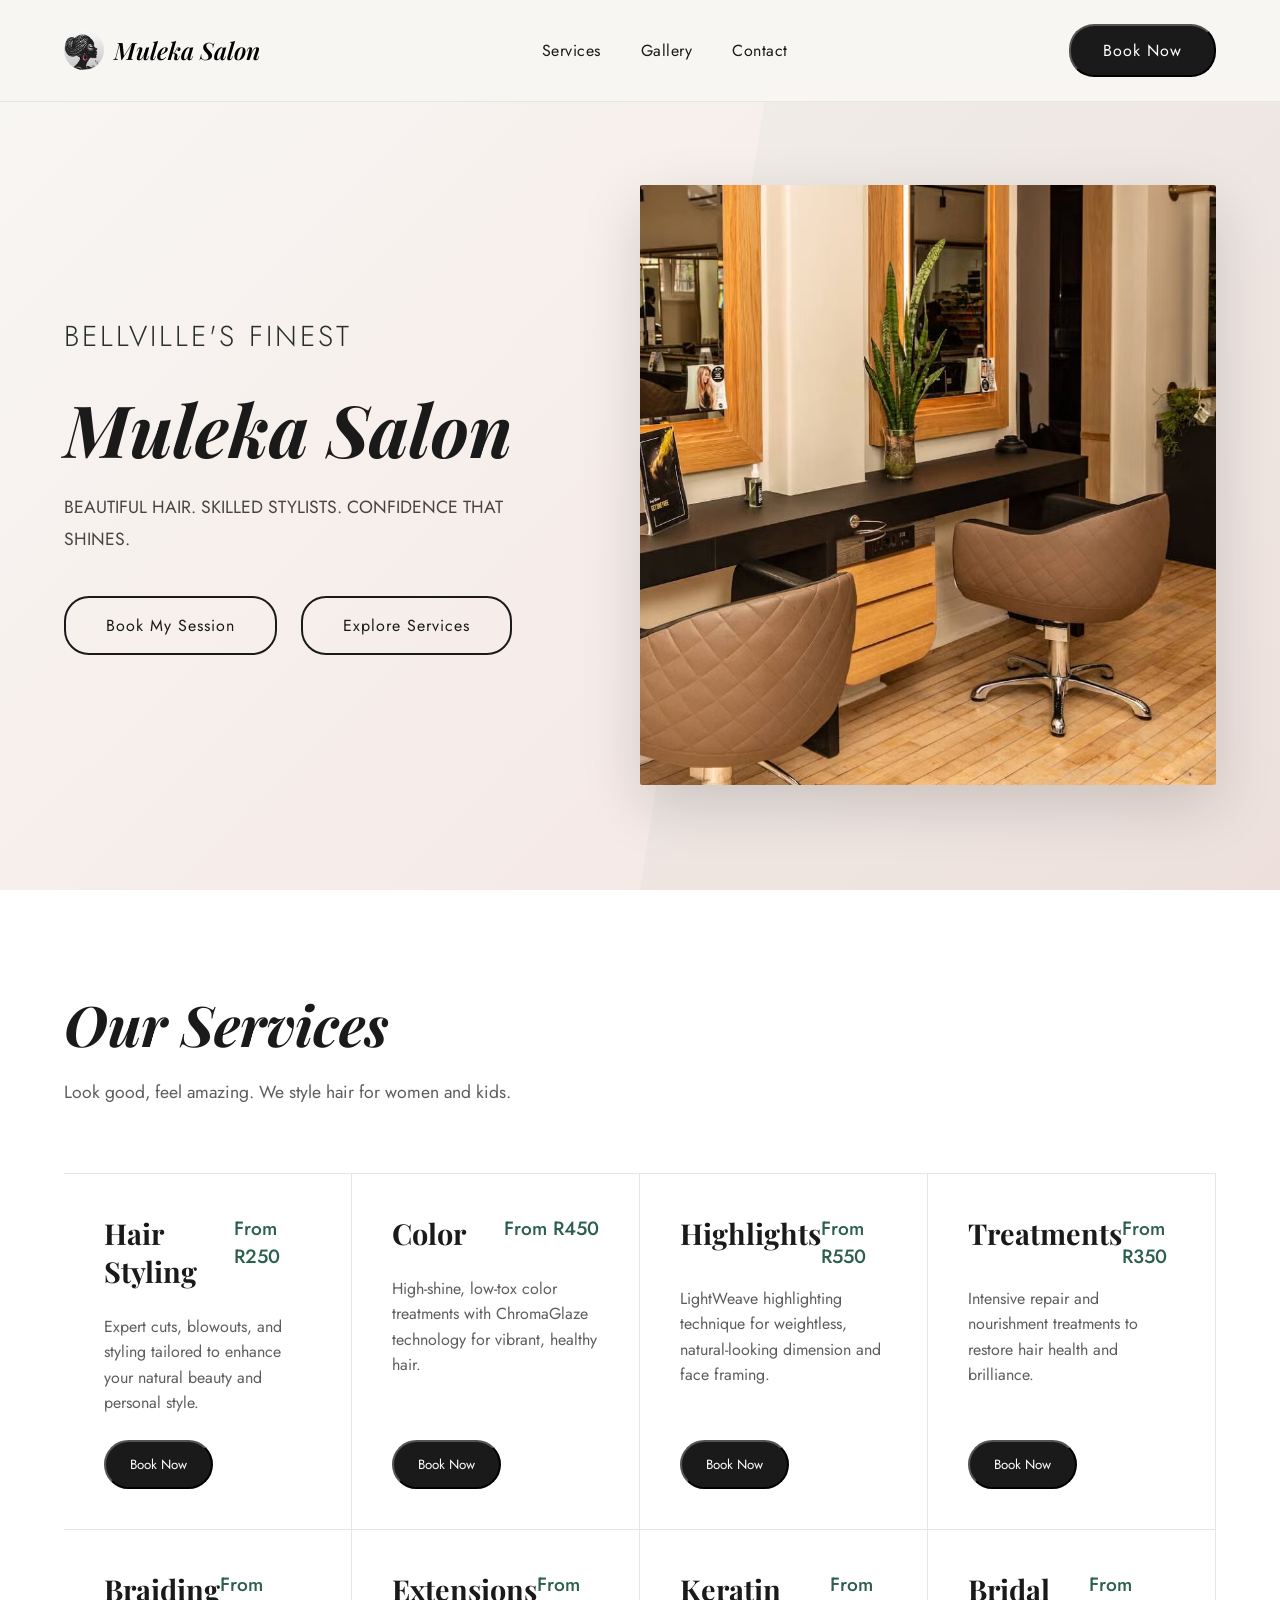
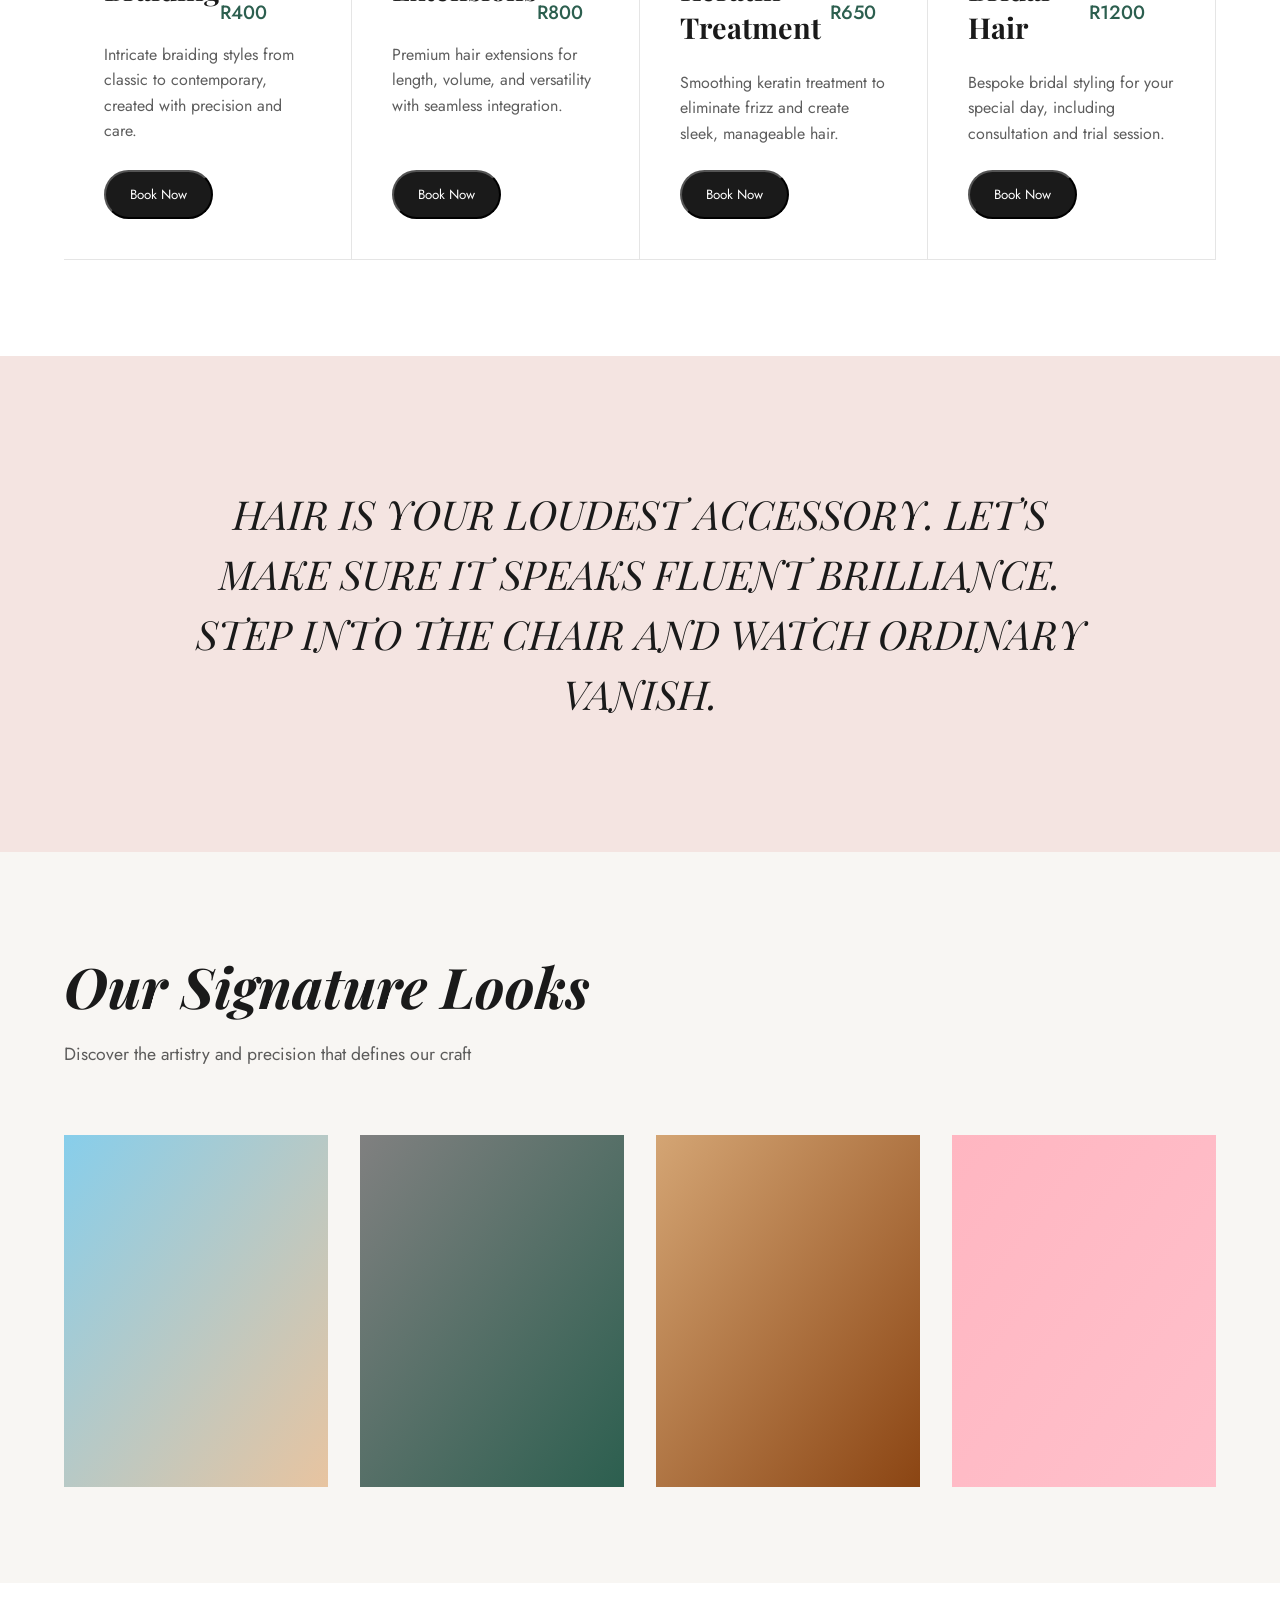
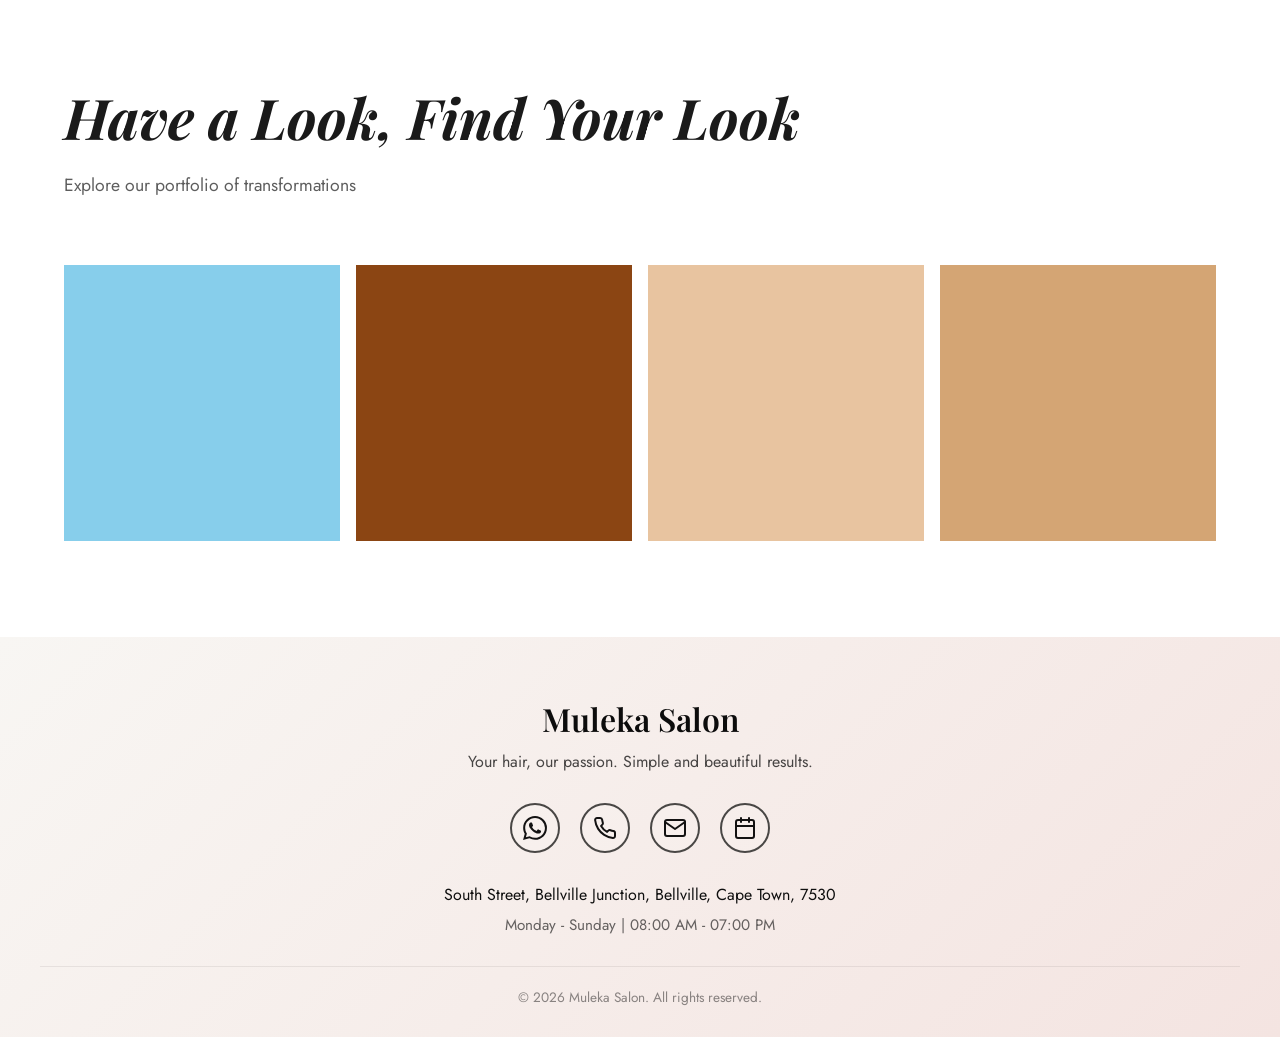
==== commit 08121646: "Added background images and update the styles of footer and fonts" ====
--- a/index.html
+++ b/index.html
@@ -3,7 +3,7 @@
 <head>
     <meta charset="UTF-8">
     <meta name="viewport" content="width=device-width, initial-scale=1.0">
-    <title>Muleka Salon - Cape Town's Premier Hair Studio</title>
+    <title>Muleka Salon - BELLVILLE's Premier Hair Studio</title>
     <link href="https://fonts.googleapis.com/css2?family=Playfair+Display:ital,wght@0,400;0,500;0,600;0,700;1,400&family=Jost:wght@300;400;500;600&display=swap" rel="stylesheet">
     <link rel="stylesheet" href="styles.css">
 
@@ -11,12 +11,16 @@
 <body>
     <!-- Navigation -->
     <nav>
-        <div class="logo">Muleka Salon</div>
+        <div class="logo">
+            <img src="./images/icon_hair Salon.jpg" alt="Muleka Salon Logo" class="logo-icon">
+           <span class="logo-text">Muleka Salon</span>
+           </div>
         <ul class="nav-links">
             <li><a href="#services">Services</a></li>
             <li><a href="#gallery">Gallery</a></li>
             <li><a href="#contact">Contact</a></li>
         </ul>
+        
         <button class="book-btn" onclick="openBookingModal()">Book Now</button>
         <div class="burger-menu" onclick="toggleMobileMenu()">
             <span></span>
@@ -38,23 +42,23 @@
     <!-- Hero Section -->
     <section class="hero">
         <div class="hero-content">
-            <div class="hero-subtitle">CAPE TOWN'S FINEST</div>
+            <div class="hero-subtitle">BELLVILLE'S FINEST</div>
             <h1 class="hero-title">Muleka Salon</h1>
-            <p class="hero-tagline">BESPOKE ARTISTRY, MASTERFUL CRAFTSMANSHIP, UNAPOLOGETIC CONFIDENCE</p>
+            <p class="hero-tagline">BEAUTIFUL HAIR. SKILLED STYLISTS. CONFIDENCE THAT SHINES.</p>
             <div class="hero-buttons">
                 <button class="btn-primary" onclick="openBookingModal()">Book My Session</button>
                 <a href="#services" class="btn-secondary">Explore Services</a>
             </div>
         </div>
         <div class="hero-image">
-            <img src="data:image/svg+xml,%3Csvg xmlns='http://www.w3.org/2000/svg' width='800' height='1000'%3E%3Cdefs%3E%3ClinearGradient id='grad' x1='0%25' y1='0%25' x2='100%25' y2='100%25'%3E%3Cstop offset='0%25' style='stop-color:%23D4A574;stop-opacity:1' /%3E%3Cstop offset='100%25' style='stop-color:%232C5F4F;stop-opacity:1' /%3E%3C/linearGradient%3E%3C/defs%3E%3Crect width='800' height='1000' fill='url(%23grad)'/%3E%3Ctext x='50%25' y='50%25' font-family='serif' font-size='48' fill='white' text-anchor='middle' dominant-baseline='middle' opacity='0.3'%3EMuleka Salon%3C/text%3E%3C/svg%3E" alt="Muleka Salon">
+            <img src="./images/Hair salon place_1.avif" alt="Muleka Salon">
         </div>
     </section>
 
     <!-- Services Section -->
     <section class="services" id="services">
         <h2 class="section-title">Our Services</h2>
-        <p class="section-subtitle">Transform your look with our signature treatments and personalized styling expertise</p>
+        <p class="section-subtitle">Look good, feel amazing. We style hair for women and kids.</p>
         
         <div class="services-grid">
             <div class="service-item">
@@ -303,7 +307,12 @@
                     <input type="hidden" id="time" required>
                 </div>
 
-                <button type="submit" class="submit-booking">Confirm Booking via WhatsApp</button>
+                <button type="button" class="booking-WhatsApp" onclick="submitBookingWhatsApp(event)">
+                    Confirm Booking via WhatsApp
+                </button>
+                <button type="button" class="booking-Gmail" onclick="submitBookingGmail(event)">
+                    Confirm Booking via Gmail
+                </button>
             </form>
         </div>
     </div>
@@ -313,7 +322,7 @@
     <footer class="footer">
         <div class="footer-content">
             <div class="footer-logo">Muleka Salon</div>
-            <p class="footer-tagline">Where artistry meets excellence</p>
+            <p class="footer-tagline">Your hair, our passion. Simple and beautiful results.</p>
             
             <div class="footer-social">
                 <a href="https://wa.me/27787659444?text=Hi%20Muleka%20Salon%2C%20I%27d%20like%20to%20book%20an%20appointment" class="footer-icon" target="_blank" aria-label="WhatsApp">
@@ -346,7 +355,7 @@
             </div>
             
             <div class="footer-info">
-                <p>123 Long Street, Cape Town, Western Cape 8001</p>
+                <p></p>South Street, Bellville Junction, Bellville, Cape Town, 7530</p>
                 <p>Monday - Sunday | 08:00 AM - 07:00 PM</p>
             </div>
             
--- a/styles.css
+++ b/styles.css
@@ -40,8 +40,25 @@
             font-size: 2rem;
             font-style: italic;
             font-weight: 600;
-            color: var(--primary);
-        }
+            color: black;
+              display: flex;
+            align-items: center;
+            gap: 10px; /* Space between icon and text */
+        }
+
+
+        .logo-icon {
+            width: 40px;
+            height: 40px;
+            border-radius: 50%; /* Makes it a perfect circle */
+            object-fit: cover; /* Ensures image fits nicely in circle */
+        }
+
+        .logo-text {
+            font-family: 'Playfair Display', serif;
+            font-size: 1.5rem;
+            font-weight: 600;
+        } 
 
         .nav-links {
             display: flex;
@@ -66,7 +83,7 @@
             background: var(--dark);
             color: white;
             padding: 0.8rem 2rem;
-            border: none;
+            border-radius: 25px;
             cursor: pointer;
             font-family: 'Jost', sans-serif;
             font-size: 1rem;
@@ -200,7 +217,7 @@
             font-weight: 300;
             letter-spacing: 3px;
             margin-bottom: 2rem;
-            color: var(--primary);
+            color: #282f2d;
         }
 
         .hero-tagline {
@@ -224,21 +241,21 @@
             font-size: 1rem;
             cursor: pointer;
             transition: all 0.3s;
-            border: none;
+            border-radius: 25px;
             letter-spacing: 1px;
             text-decoration: none;
             display: inline-block;
         }
 
         .btn-primary {
+            background: transparent;
+            color: var(--dark);
+            border: 2px solid var(--dark);
+        }
+
+        .btn-primary:hover {
             background: var(--dark);
             color: white;
-        }
-
-        .btn-primary:hover {
-            background: var(--primary);
-            transform: translateY(-3px);
-            box-shadow: 0 10px 30px rgba(44, 95, 79, 0.3);
         }
 
         .btn-secondary {
@@ -341,7 +358,7 @@
         .service-book-btn {
             background: var(--dark);
             color: white;
-            border: none;
+            border-radius: 25px;
             padding: 0.8rem 1.5rem;
             cursor: pointer;
             font-family: 'Jost', sans-serif;
@@ -558,6 +575,7 @@
             margin: 3% auto;
             padding: 3rem;
             max-width: 600px;
+            height: 870px;
             border-radius: 2px;
             position: relative;
             animation: slideDown 0.3s;
@@ -643,23 +661,45 @@
             border-color: var(--primary);
         }
 
-        .submit-booking {
+        .booking-WhatsApp {
             padding: 1.2rem;
             background: var(--dark);
             color: white;
-            border: none;
+            border-radius: 25px;
             cursor: pointer;
             font-family: 'Jost', sans-serif;
-            font-size: 1.1rem;
+            /* font-size: 1.1rem; */
             letter-spacing: 1px;
             transition: all 0.3s;
             bottom: 38px;
+            /*right: 12px;*/
             position: absolute;
         }
 
-        .submit-booking:hover {
+        .booking-WhatsApp:hover {
             background: var(--primary);
         }
+
+        .booking-Gmail {
+            padding: 1.2rem;
+            background: var(--dark);
+            color: white;
+            border-radius: 25px;
+            cursor: pointer;
+            font-family: 'Jost', sans-serif;
+            /* font-size: 1.1rem; */
+            letter-spacing: 1px;
+            transition: all 0.3s;
+            bottom: 38px;
+            right: 12px;
+            position: absolute;
+        }
+
+        .booking-Gmail:hover {
+            background: var(--primary);
+        }
+
+
 
         /* Animations */
         @keyframes fadeInUp {
@@ -765,6 +805,7 @@
             .btn-secondary {
                 width: 100%;
                 text-align: center;
+                border-radius: 25px;
             }
 
             .hero-image {
@@ -907,8 +948,9 @@
 
     /* Footer Styles */
 .footer {
-    background: linear-gradient(135deg, #e8c4a0 0%, #1a3d32 100%);
-    color: #fff;
+    /* background: linear-gradient(135deg, #e8c4a0 0%, #1a3d32 100%); */
+    background: linear-gradient(135deg, var(--light) 0%, var(--pink) 100%);
+    color: #0f0f0f;
     padding: 60px 20px 30px;
     text-align: center;
 }
@@ -923,13 +965,13 @@
     font-size: 2rem;
     font-weight: 600;
     margin-bottom: 10px;
-    color: #D4A574;
+    color: #0c0c0c;
 }
 
 .footer-tagline {
     font-family: 'Jost', sans-serif;
     font-size: 1rem;
-    color: rgba(255, 255, 255, 0.8);
+    color: rgba(26, 25, 25, 0.8);
     margin-bottom: 30px;
 }
 
@@ -946,19 +988,19 @@
     height: 50px;
     border-radius: 25px;
     background: rgba(255, 255, 255, 0.1);
-    border: 2px solid #D4A574;
+    border: 2px solid #494745;
     display: flex;
     align-items: center;
     justify-content: center;
-    color: #D4A574;
+    color: #131212;
     transition: all 0.3s ease;
     cursor: pointer;
     text-decoration: none;
 }
 
 .footer-icon:hover {
-    background: #D4A574;
-    color: #2C5F4F;
+    background: #817f7d;
+    color: #696b6a;
     transform: translateY(-3px);
     box-shadow: 0 5px 15px rgba(212, 165, 116, 0.3);
 }
@@ -970,19 +1012,19 @@
 .footer-info p {
     font-family: 'Jost', sans-serif;
     font-size: 0.95rem;
-    color: rgba(255, 255, 255, 0.7);
+    color: rgba(37, 36, 36, 0.7);
     margin: 8px 0;
 }
 
 .footer-bottom {
     padding-top: 20px;
-    border-top: 1px solid rgba(255, 255, 255, 0.1);
+    border-top: 1px solid rgba(77, 73, 73, 0.1);
 }
 
 .footer-bottom p {
     font-family: 'Jost', sans-serif;
     font-size: 0.85rem;
-    color: rgba(255, 255, 255, 0.5);
+    color: rgba(27, 26, 26, 0.5);
     margin: 0;
 }
 
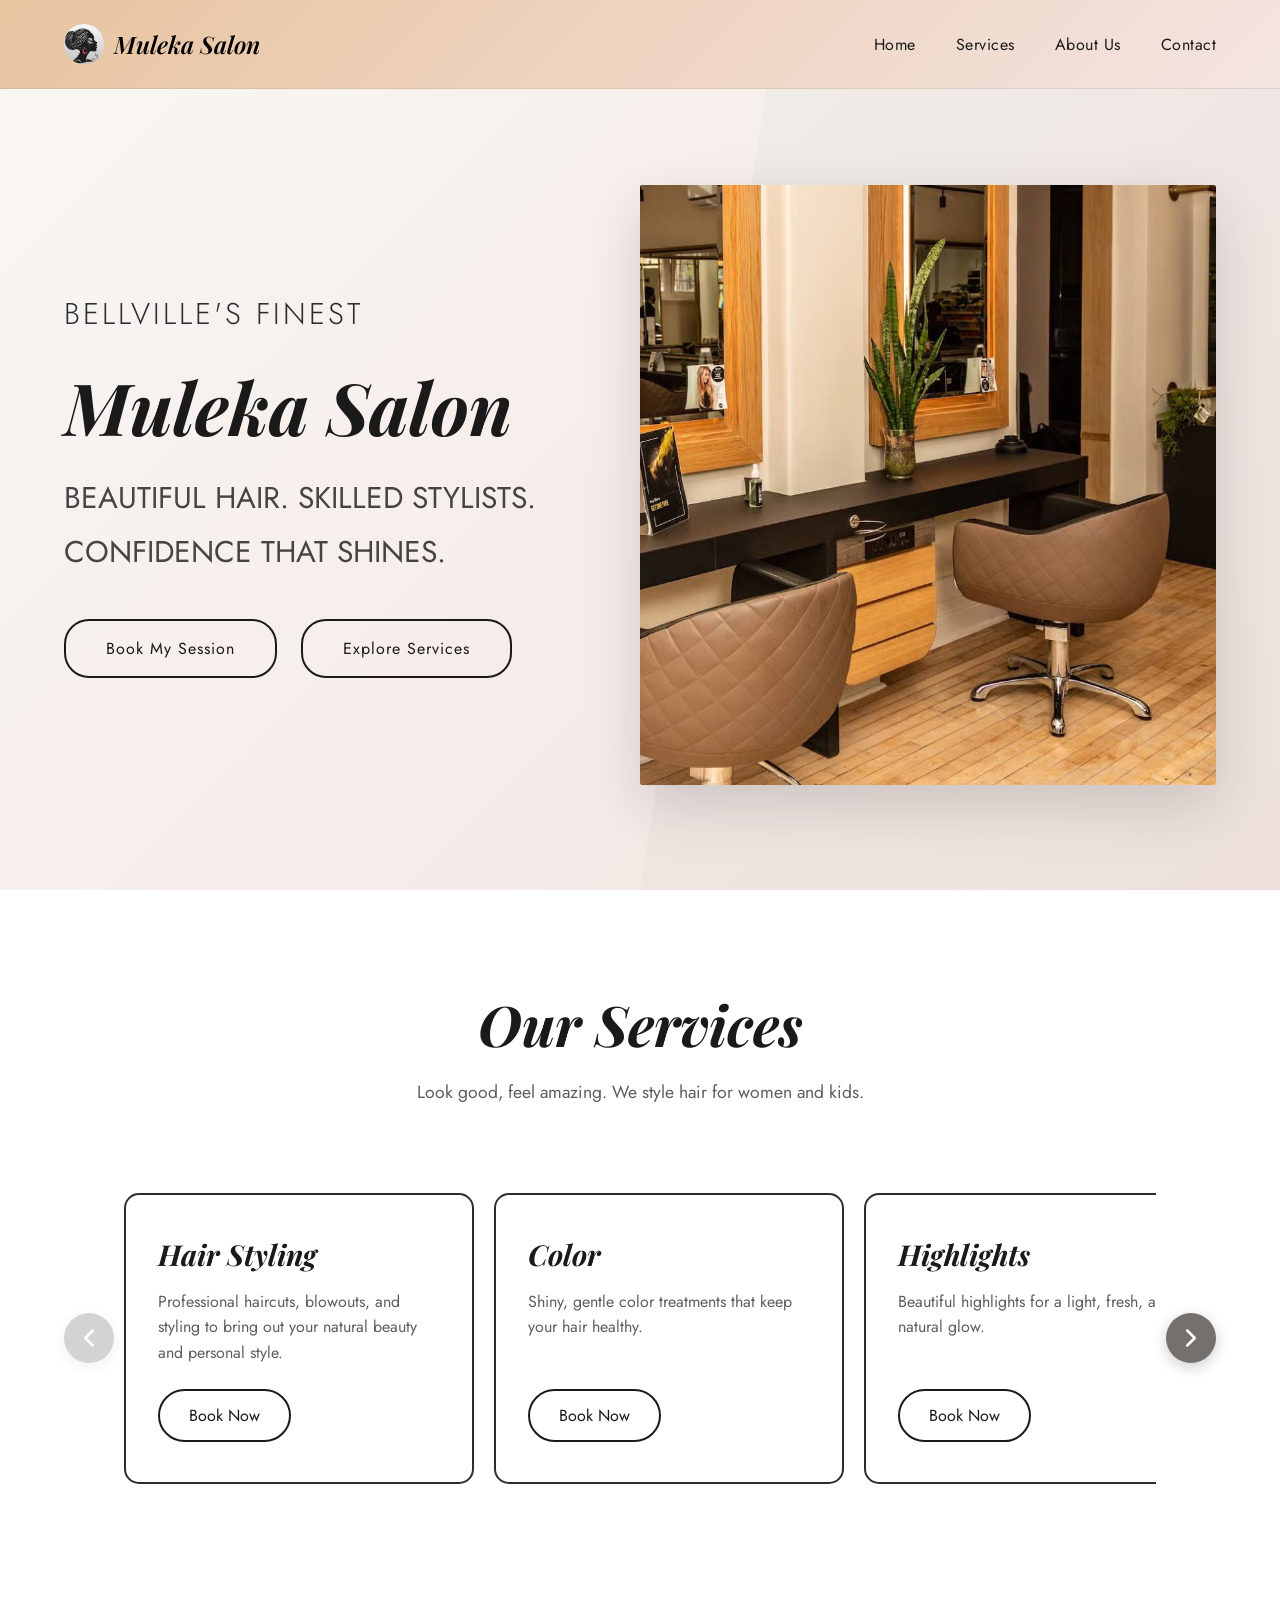
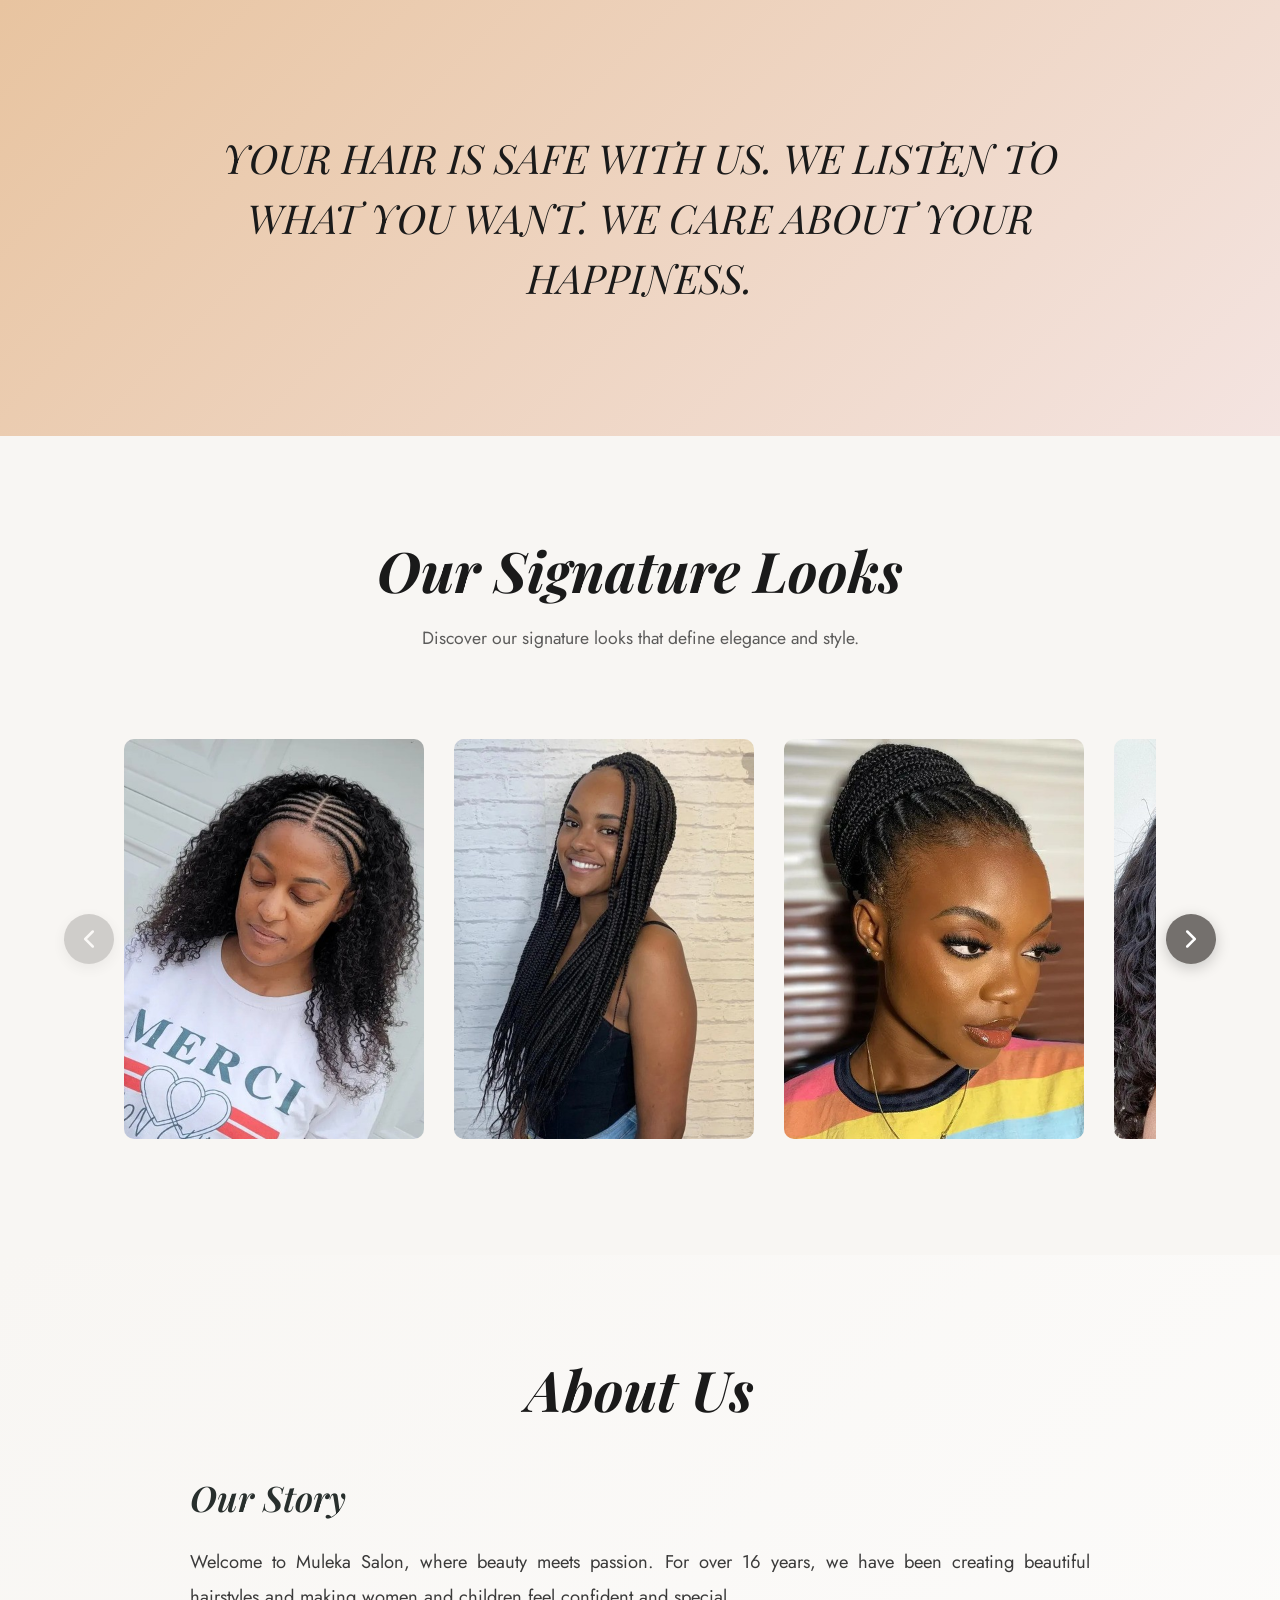
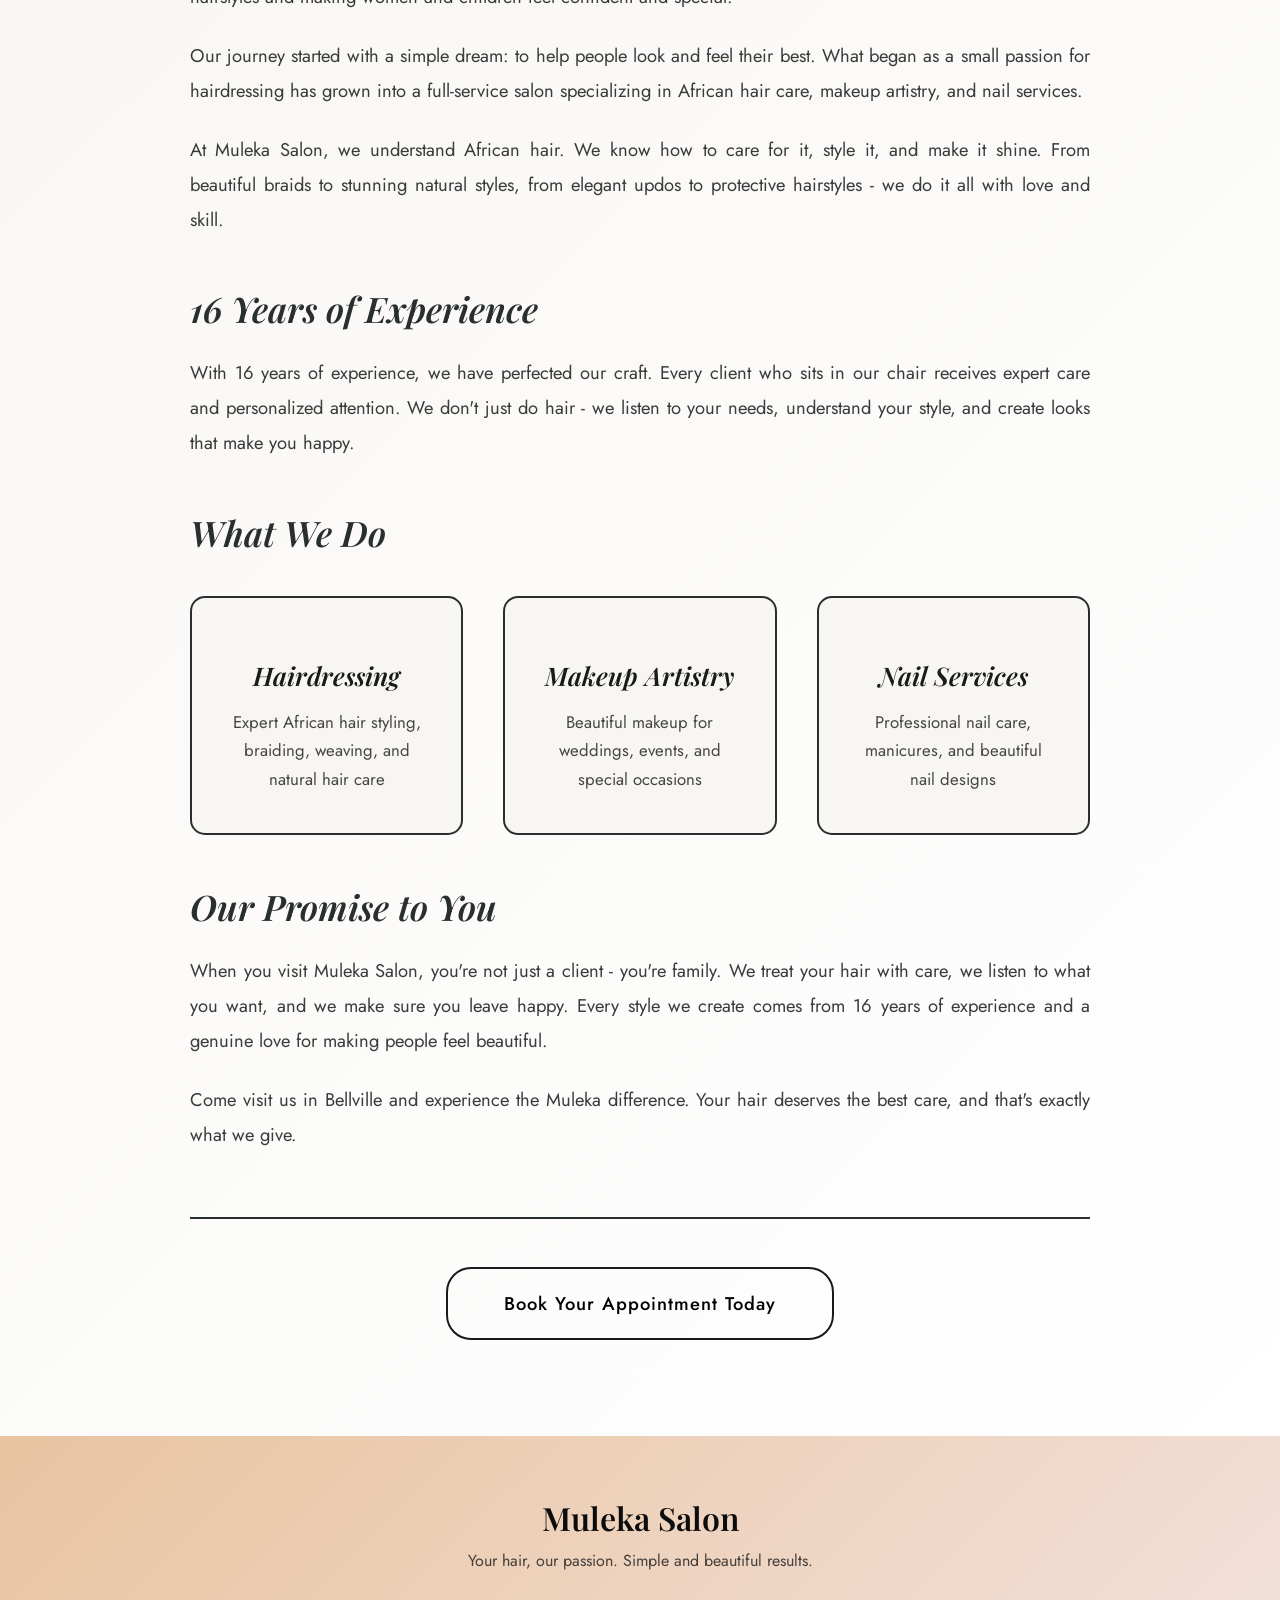
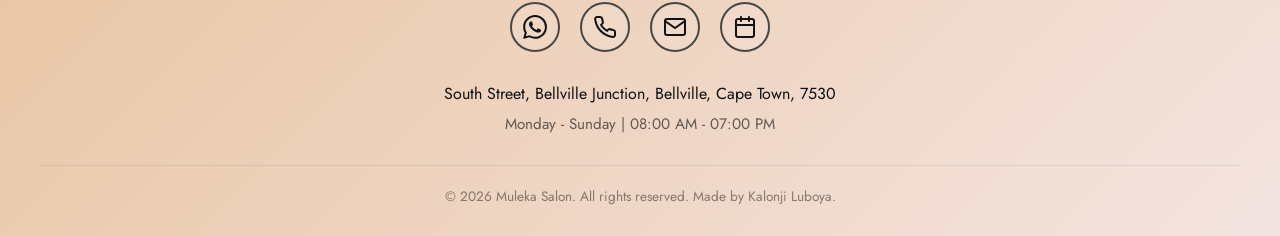
==== commit 8c5f2b4d: "updated version" ====
--- a/index.html
+++ b/index.html
@@ -12,13 +12,17 @@
     <!-- Navigation -->
     <nav>
         <div class="logo">
-            <img src="./images/icon_hair Salon.jpg" alt="Muleka Salon Logo" class="logo-icon">
+            <img src="images/icon_hair Salon.jpg" alt="Muleka Salon Logo" class="logo-icon">
            <span class="logo-text">Muleka Salon</span>
            </div>
         <ul class="nav-links">
+            <li><a href="#home">Home</a></li>
             <li><a href="#services">Services</a></li>
-            <li><a href="#gallery">Gallery</a></li>
+            <!-- <li><a href="#gallery">Gallery</a></li> -->
+            <li><a href="#about">About Us</a></li>
             <li><a href="#contact">Contact</a></li>
+           
+           
         </ul>
         
         <button class="book-btn" onclick="openBookingModal()">Book Now</button>
@@ -32,15 +36,19 @@
     <!-- Mobile Menu -->
     <div class="mobile-menu" id="mobileMenu">
         <ul>
+            <li><a href="#home" onclick="closeMobileMenu()">Home</a></li>
             <li><a href="#services" onclick="closeMobileMenu()">Services</a></li>
-            <li><a href="#gallery" onclick="closeMobileMenu()">Gallery</a></li>
+            <!-- <li><a href="#gallery" onclick="closeMobileMenu()">Gallery</a></li> -->
+             <li><a href="#about" onclick="closeMobileMenu()">About Us</a></li>
             <li><a href="#contact" onclick="closeMobileMenu()">Contact</a></li>
+            
+            
         </ul>
         <button class="book-btn" onclick="openBookingModal(); closeMobileMenu();">Book Now</button>
     </div>
 
     <!-- Hero Section -->
-    <section class="hero">
+    <section class="hero" id="home">
         <div class="hero-content">
             <div class="hero-subtitle">BELLVILLE'S FINEST</div>
             <h1 class="hero-title">Muleka Salon</h1>
@@ -51,7 +59,7 @@
             </div>
         </div>
         <div class="hero-image">
-            <img src="./images/Hair salon place_1.avif" alt="Muleka Salon">
+            <img src="images/Hair salon place_1.avif" alt="Muleka Salon">
         </div>
     </section>
 
@@ -59,15 +67,23 @@
     <section class="services" id="services">
         <h2 class="section-title">Our Services</h2>
         <p class="section-subtitle">Look good, feel amazing. We style hair for women and kids.</p>
-        
-        <div class="services-grid">
+
+        <div class="services-carousel-container">
+                <!-- Left Arrow -->
+                <button class="services-arrow left-arrow" onclick="scrollServices('left')" aria-label="Scroll left">
+                    <svg xmlns="http://www.w3.org/2000/svg" width="30" height="30" viewBox="0 0 24 24" fill="none" stroke="currentColor" stroke-width="2" stroke-linecap="round" stroke-linejoin="round">
+                        <polyline points="15 18 9 12 15 6"></polyline>
+                    </svg>
+                </button>
+
+        <div class="services-grid" id="servicesGrid">
             <div class="service-item">
                 <div>
                     <div class="service-header">
                         <h3 class="service-name">Hair Styling</h3>
                         <div class="service-price">From R250</div>
                     </div>
-                    <p class="service-description">Expert cuts, blowouts, and styling tailored to enhance your natural beauty and personal style.</p>
+                    <p class="service-description">Professional haircuts, blowouts, and styling to bring out your natural beauty and personal style.</p>
                 </div>
                 <button class="service-book-btn" onclick="openBookingModal('Hair Styling', 250)">Book Now</button>
             </div>
@@ -76,22 +92,22 @@
                 <div>
                     <div class="service-header">
                         <h3 class="service-name">Color</h3>
-                        <div class="service-price">From R450</div>
-                    </div>
-                    <p class="service-description">High-shine, low-tox color treatments with ChromaGlaze technology for vibrant, healthy hair.</p>
-                </div>
-                <button class="service-book-btn" onclick="openBookingModal('Color', 450)">Book Now</button>
+                        <div class="service-price">From R200</div>
+                    </div>
+                    <p class="service-description">Shiny, gentle color treatments that keep your hair healthy.</p>
+                </div>
+                <button class="service-book-btn" onclick="openBookingModal('Color', 200)">Book Now</button>
             </div>
 
             <div class="service-item">
                 <div>
                     <div class="service-header">
                         <h3 class="service-name">Highlights</h3>
-                        <div class="service-price">From R550</div>
-                    </div>
-                    <p class="service-description">LightWeave highlighting technique for weightless, natural-looking dimension and face framing.</p>
-                </div>
-                <button class="service-book-btn" onclick="openBookingModal('Highlights', 550)">Book Now</button>
+                        <div class="service-price">From R250</div>
+                    </div>
+                    <p class="service-description">Beautiful highlights for a light, fresh, and natural glow.</p>
+                </div>
+                <button class="service-book-btn" onclick="openBookingModal('Highlights', 250)">Book Now</button>
             </div>
 
             <div class="service-item">
@@ -100,7 +116,7 @@
                         <h3 class="service-name">Treatments</h3>
                         <div class="service-price">From R350</div>
                     </div>
-                    <p class="service-description">Intensive repair and nourishment treatments to restore hair health and brilliance.</p>
+                    <p class="service-description">Hair treatments that repair damage and add shine.</p>
                 </div>
                 <button class="service-book-btn" onclick="openBookingModal('Treatments', 350)">Book Now</button>
             </div>
@@ -109,24 +125,25 @@
                 <div>
                     <div class="service-header">
                         <h3 class="service-name">Braiding</h3>
-                        <div class="service-price">From R400</div>
-                    </div>
-                    <p class="service-description">Intricate braiding styles from classic to contemporary, created with precision and care.</p>
-                </div>
-                <button class="service-book-btn" onclick="openBookingModal('Braiding', 400)">Book Now</button>
+                        <div class="service-price">From R300</div>
+                    </div>
+                    <p class="service-description">From traditional to trendy, we create braids you will love.</p>
+                </div>
+                <button class="service-book-btn" onclick="openBookingModal('Braiding', 300)">Book Now</button>
             </div>
 
             <div class="service-item">
                 <div>
                     <div class="service-header">
                         <h3 class="service-name">Extensions</h3>
-                        <div class="service-price">From R800</div>
-                    </div>
-                    <p class="service-description">Premium hair extensions for length, volume, and versatility with seamless integration.</p>
-                </div>
-                <button class="service-book-btn" onclick="openBookingModal('Extensions', 800)">Book Now</button>
-            </div>
-
+                        <div class="service-price">From R500</div>
+                    </div>
+                    <p class="service-description">Add length, fullness, and style with our hair extensions.</p>
+                </div>
+                <button class="service-book-btn" onclick="openBookingModal('Extensions', 500)">Book Now</button>
+            </div>
+
+     <!--  
             <div class="service-item">
                 <div>
                     <div class="service-header">
@@ -149,110 +166,426 @@
                 <button class="service-book-btn" onclick="openBookingModal('Bridal Hair', 1200)">Book Now</button>
             </div>
         </div>
+    -->  
+        <div class="service-item">
+                        <div class="service-content">
+                            <div class="service-header">
+                                <h3 class="service-name">Makeup Artistry</h3>
+                                <div class="service-price">From R400</div>
+                            </div>
+                            <p class="service-description">Beautiful makeup to help you shine on your big day.</p>
+                        </div>
+                        <button class="service-book-btn" onclick="openBookingModal('Makeup Artistry', 400)">Book Now</button>
+                    </div>
+
+                    <div class="service-item">
+                        <div class="service-content">
+                            <div class="service-header">
+                                <h3 class="service-name">Nail Services</h3>
+                                <div class="service-price">From R200</div>
+                            </div>
+                            <p class="service-description">Beautiful nail care to keep your hands and feet looking great.</p>
+                        </div>
+                        <button class="service-book-btn" onclick="openBookingModal('Nail Services', 200)">Book Now</button>
+                    </div>
+
+                    <div class="service-item">
+                        <div class="service-content">
+                            <div class="service-header">
+                                <h3 class="service-name">Bridal Hair</h3>
+                                <div class="service-price">From R800</div>
+                            </div>
+                            <p class="service-description">Special hair styling for your wedding day. We help you look beautiful with a style you'll love.</p>
+                        </div>
+                        <button class="service-book-btn" onclick="openBookingModal('Bridal Hair', 800)">Book Now</button>
+                    </div>
+                </div>
+
+
+                <!-- Right Arrow -->
+                <button class="services-arrow right-arrow" onclick="scrollServices('right')" aria-label="Scroll right">
+                    <svg xmlns="http://www.w3.org/2000/svg" width="30" height="30" viewBox="0 0 24 24" fill="none" stroke="currentColor" stroke-width="2" stroke-linecap="round" stroke-linejoin="round">
+                        <polyline points="9 18 15 12 9 6"></polyline>
+                    </svg>
+                </button>
+        </div>
     </section>
 
     <!-- Quote Section -->
     <section class="quote-section">
         <div class="quote-text">
-            HAIR IS YOUR LOUDEST ACCESSORY. LET'S MAKE SURE IT SPEAKS FLUENT BRILLIANCE. STEP INTO THE CHAIR AND WATCH ORDINARY VANISH.
+            YOUR HAIR IS SAFE WITH US. WE LISTEN TO WHAT YOU WANT. WE CARE ABOUT YOUR HAPPINESS.
         </div>
     </section>
 
     <!-- Signature Looks Section -->
     <section class="signature-looks">
         <h2 class="section-title">Our Signature Looks</h2>
-        <p class="section-subtitle">Discover the artistry and precision that defines our craft</p>
+        <p class="section-subtitle">Discover our signature looks that define elegance and style.</p>
         
-        <div class="looks-grid">
-            <div class="look-item">
-                <img src="data:image/svg+xml,%3Csvg xmlns='http://www.w3.org/2000/svg' width='400' height='533'%3E%3Cdefs%3E%3ClinearGradient id='g1' x1='0%25' y1='0%25' x2='100%25' y2='100%25'%3E%3Cstop offset='0%25' style='stop-color:%2387CEEB;stop-opacity:1' /%3E%3Cstop offset='100%25' style='stop-color:%23E8C4A0;stop-opacity:1' /%3E%3C/linearGradient%3E%3C/defs%3E%3Crect width='400' height='533' fill='url(%23g1)'/%3E%3C/svg%3E" alt="Sculpted Flow">
-                <div class="look-overlay">
-                    <h3 class="look-title">Sculpted Flow</h3>
-                    <p class="look-description">Weightless face framing</p>
-                </div>
-            </div>
-
-            <div class="look-item">
-                <img src="data:image/svg+xml,%3Csvg xmlns='http://www.w3.org/2000/svg' width='400' height='533'%3E%3Cdefs%3E%3ClinearGradient id='g2' x1='0%25' y1='0%25' x2='100%25' y2='100%25'%3E%3Cstop offset='0%25' style='stop-color:%23808080;stop-opacity:1' /%3E%3Cstop offset='100%25' style='stop-color:%232C5F4F;stop-opacity:1' /%3E%3C/linearGradient%3E%3C/defs%3E%3Crect width='400' height='533' fill='url(%23g2)'/%3E%3C/svg%3E" alt="ChromaGlaze Color">
-                <div class="look-overlay">
-                    <h3 class="look-title">ChromaGlaze Color</h3>
-                    <p class="look-description">High-shine, low-tox pigments</p>
-                </div>
-            </div>
-
-            <div class="look-item">
-                <img src="data:image/svg+xml,%3Csvg xmlns='http://www.w3.org/2000/svg' width='400' height='533'%3E%3Cdefs%3E%3ClinearGradient id='g3' x1='0%25' y1='0%25' x2='100%25' y2='100%25'%3E%3Cstop offset='0%25' style='stop-color:%23D4A574;stop-opacity:1' /%3E%3Cstop offset='100%25' style='stop-color:%238B4513;stop-opacity:1' /%3E%3C/linearGradient%3E%3C/defs%3E%3Crect width='400' height='533' fill='url(%23g3)'/%3E%3C/svg%3E" alt="LightWeave Highlights">
-                <div class="look-overlay">
-                    <h3 class="look-title">LightWeave Highlights</h3>
-                    <p class="look-description">Weightless face framing</p>
-                </div>
-            </div>
-
-            <div class="look-item">
-                <img src="data:image/svg+xml,%3Csvg xmlns='http://www.w3.org/2000/svg' width='400' height='533'%3E%3Cdefs%3E%3ClinearGradient id='g4' x1='0%25' y1='0%25' x2='100%25' y2='100%25'%3E%3Cstop offset='0%25' style='stop-color:%23FFB6C1;stop-opacity:1' /%3E%3Cstop offset='100%25' style='stop-color:%23FFC0CB;stop-opacity:1' /%3E%3C/linearGradient%3E%3C/defs%3E%3Crect width='400' height='533' fill='url(%23g4)'/%3E%3C/svg%3E" alt="Power Cut">
-                <div class="look-overlay">
-                    <h3 class="look-title">Power Cut</h3>
-                    <p class="look-description">Sharp lines & precision finish</p>
-                </div>
-            </div>
+        <div class="looks-carousel-container">
+
+                <!-- Left Arrow -->
+                <button class="carousel-arrow left-arrow" onclick="scrollLooks('left')" aria-label="Scroll left">
+                    <svg xmlns="http://www.w3.org/2000/svg" width="30" height="30" viewBox="0 0 24 24" fill="none" stroke="currentColor" stroke-width="2" stroke-linecap="round" stroke-linejoin="round">
+                        <polyline points="15 18 9 12 15 6"></polyline>
+                    </svg>
+                </button>
+
+                <!-- Looks Grid -->
+        <div class="looks-grid" id="looksGrid">
+
+            <div class="look-item">
+                <img src="images/Blow-Dried-Half-And-Half-Hairstyle.jpg" alt="Blow-Dried Half & Half Hairstyle">
+                <div class="look-overlay">
+                    <h3 class="look-title">Blow-Dried Half & Half Hairstyle</h3>
+                    <p class="look-description">A classic and timeless look that frames the face beautifully.</p>
+                </div>
+            </div>
+            <div class="look-item">
+                <img src="images/Box-Braids-Hairstyle.jpg" alt="Box Braids Hairstyle">
+                <div class="look-overlay">
+                    <h3 class="look-title">Box Braids Hairstyle</h3>
+                    <p class="look-description">A versatile and protective style that is both elegant and practical.</p>
+                </div>
+            </div>
+            <div class="look-item">
+                <img src="images/Braided-Afro-Bun.jpg" alt="Braided Afro Bun">
+                <div class="look-overlay">
+                    <h3 class="look-title">Braided Afro Bun</h3>
+                    <p class="look-description">A stylish and elegant updo that showcases natural texture.</p>
+                </div>
+            </div>
+            <div class="look-item">
+                <img src="images/Braids-Beads-Hairstyle.jpg" alt="Braids Beads Hairstyle">
+                <div class="look-overlay">
+                    <h3 class="look-title">Braids Beads Hairstyle</h3>
+                    <p class="look-description">A trendy and eye-catching style that adds flair to any look.</p>
+                </div>
+            </div>
+            <div class="look-item">
+                <img src="images/Cornrow-Style-With-Large-Braids.jpg" alt="Cornrow Style With Large Braids">
+                <div class="look-overlay">
+                    <h3 class="look-title">Cornrow Style With Large Braids</h3>
+                    <p class="look-description">A bold and textured look that combines traditional cornrows with large braids.</p>
+                </div>
+            </div>
+            <div class="look-item">
+                <img src="images/Cornrows-Crochet-Hairstyle.jpg" alt="Cornrows Crochet Hairstyle">
+                <div class="look-overlay">
+                    <h3 class="look-title">Cornrows Crochet Hairstyle</h3>
+                    <p class="look-description">A protective and stylish look that combines traditional cornrows with crochet techniques.</p>
+                </div>
+            </div>
+            <div class="look-item">
+                <img src="images/Cornrows-Hair-Bubbles-Style.jpg" alt="Cornrows Hair Bubbles Style">
+                <div class="look-overlay">
+                    <h3 class="look-title">Cornrows Hair Bubbles Style</h3>
+                    <p class="look-description">A playful and trendy look that adds volume and texture to the hair.</p>
+                </div>
+            </div>
+            <div class="look-item">
+                <img src="images/Cornrows-With-Tapered-Cut.jpg" alt="Cornrows With Tapered Cut">
+                <div class="look-overlay">
+                    <h3 class="look-title">Cornrows With Tapered Cut</h3>
+                    <p class="look-description">A modern twist on traditional cornrows, featuring a tapered cut for a sleek and polished look.</p>
+                </div>
+            </div>
+            <div class="look-item">
+                    <img src="images/Distressed-Faux-Locs-Style.jpg" alt="Distressed Faux Locs Style">
+                    <div class="look-overlay">
+                        <h3 class="look-title">Distressed Faux Locs Style</h3>
+                        <p class="look-description">A trendy and textured look that gives the appearance of faux locs with a distressed finish.</p>
+                    </div>
+            </div>
+            <div class="look-item">
+                <img src="images/Flat-Twist-Updo.jpg" alt="Flat Twist Updo">
+                <div class="look-overlay">
+                    <h3 class="look-title">Flat Twist Updo</h3>
+                    <p class="look-description">A sleek and elegant updo that combines flat twists for a polished and sophisticated look.</p>
+                </div>
+            </div>
+            <div class="look-item">
+                <img src="images/Flat-Twist-With-Feed-In-Middle-Bun.jpg" alt="Flat Twist With Feed In Middle Bun">
+                <div class="look-overlay">
+                    <h3 class="look-title">Flat Twist With Feed In Middle Bun</h3>
+                    <p class="look-description">A stylish and versatile look that combines flat twists with a feed-in middle bun for a polished and modern appearance.</p>
+                </div>
+            </div>
+            <div class="look-item">
+                <img src="images/Fluffy-Afro-Hairstyle.webp" alt="Fluffy Afro Hairstyle">
+                <div class="look-overlay">
+                    <h3 class="look-title">Fluffy Afro Hairstyle</h3>
+                    <p class="look-description">A voluminous and playful look that emphasizes natural texture and fullness.</p>
+                </div>
+            </div>
+            <div class="look-item">
+                <img src="images/Freestyle-Cornrows.jpg" alt="Freestyle Cornrows">
+                <div class="look-overlay">
+                    <h3 class="look-title">Freestyle Cornrows</h3>
+                    <p class="look-description">A creative and artistic variation of cornrows that allows for more freedom in styling and design.</p>
+                </div>
+            </div>
+            <div class="look-item">
+                <img src="images/Freestyle-Half-And-Half.jpg" alt="Freestyle Half And Half">
+                <div class="look-overlay">
+                    <h3 class="look-title">Freestyle Half And Half</h3>
+                    <p class="look-description">A unique and stylish look that combines two different hair textures or styles in one cohesive design.</p>
+                </div>
+            </div>
+            <div class="look-item">
+                <img src="images/Freestyle-Stitch-Bun-Curls.jpg" alt="Freestyle Stitch Bun Curls">
+                <div class="look-overlay">
+                    <h3 class="look-title">Freestyle Stitch Bun Curls</h3>
+                    <p class="look-description">A trendy and elegant look that combines a stitch bun with soft curls for a polished and modern appearance.</p>
+                </div>
+            </div>
+            <div class="look-item">
+                <img src="images/High-Bun-With-Accessories.jpg" alt="High Bun With Accessories">
+                <div class="look-overlay">
+                    <h3 class="look-title">High Bun With Accessories</h3>
+                    <p class="look-description">A polished and elegant look that combines a high bun with decorative accessories for a sophisticated appearance.</p>
+                </div>
+            </div>
+            <div class="look-item">
+                <img src="images/Inverted-Cornrows.jpg" alt="Inverted Cornrows">
+                <div class="look-overlay">
+                    <h3 class="look-title">Inverted Cornrows</h3>
+                    <p class="look-description">A unique and stylish variation of cornrows that creates an inverted or reversed look for a modern appearance.</p>
+                </div>
+            </div>
+            <div class="look-item">
+                <img src="images/Large-Clean-Bantu-Knots.jpg" alt="Large Clean Bantu Knots">
+                <div class="look-overlay">
+                    <h3 class="look-title">Large Clean Bantu Knots</h3>
+                    <p class="look-description">A classic and neat look that features large, well-defined bantu knots for a polished and structured appearance.</p>
+                </div>
+            </div>
+            <div class="look-item">
+                <img src="images/Large-Textured-Hair-Strands.jpg" alt="Large Textured Hair Strands">
+                <div class="look-overlay">
+                    <h3 class="look-title">Large Textured Hair Strands</h3>
+                    <p class="look-description">A bold and textured look that features large, well-defined hair strands for a dramatic and modern appearance.</p>
+                </div>
+            </div>
+            <div class="look-item">
+                <img src="images/Long-Hair-Braided-Pony-Style.webp" alt="Long Hair Braided Pony Style">
+                <div class="look-overlay">
+                    <h3 class="look-title">Long Hair Braided Pony Style</h3>
+                    <p class="look-description">A classic and elegant look that features a long, braided ponytail for a polished and sophisticated appearance.</p>
+                </div>
+            </div>
+            <div class="look-item">
+                <img src="images/Long-Knotless-Hairstyle.jpg" alt="Long Knotless Hairstyle">
+                <div class="look-overlay">
+                    <h3 class="look-title">Long Knotless Hairstyle</h3>
+                    <p class="look-description">A sleek and elegant look that features long, knotless hair for a smooth and polished appearance.</p>
+                </div>
+            </div>
+            <div class="look-item">
+                <img src="images/Medium-Fulani-Knotless-Braids.jpg" alt="Medium Fulani Knotless Braids">
+                <div class="look-overlay">
+                    <h3 class="look-title">Medium Fulani Knotless Braids</h3>
+                    <p class="look-description">A stylish and versatile look that features medium-length fulani knots for a polished and modern appearance.</p>
+                </div>
+            </div>
+            <div class="look-item">
+                <img src="images/Natural-Long-Curls.jpg" alt="Natural Long Curls">
+                <div class="look-overlay">
+                    <h3 class="look-title">Natural Long Curls</h3>
+                    <p class="look-description">A natural and effortless look that features long, well-defined curls for a relaxed and stylish appearance.</p>
+                </div>
+            </div>
+            <div class="look-item">
+                <img src="images/Rubber-Band-Style.jpg" alt="Rubber Band Style">
+                <div class="look-overlay">
+                    <h3 class="look-title">Rubber Band Style</h3>
+                    <p class="look-description">A trendy and playful look that features rubber band styling for a fun and modern appearance.</p>
+                </div>
+            </div>
+            <div class="look-item">
+                <img src="images/Salt-Pepper-Bantu-Knots.jpg" alt="Salt Pepper Bantu Knots">
+                <div class="look-overlay">
+                    <h3 class="look-title">Salt Pepper Bantu Knots</h3>
+                    <p class="look-description">A stylish and modern look that features salt and pepper bantu knots for a trendy and polished appearance.</p>
+                </div>
+            </div>
+            <div class="look-item">
+                <img src="images/Sassy-Crochet-With-Boho-Twist-Curls.jpg" alt="Sassy Crochet With Boho Twist Curls">
+                <div class="look-overlay">
+                    <h3 class="look-title">Sassy Crochet With Boho Twist Curls</h3>
+                    <p class="look-description">A trendy and stylish look that features sassy crochet with boho twist curls for a modern and fashionable appearance.</p>
+                </div>
+            </div>
+            <div class="look-item">
+                <img src="images/Short-Cornrows-With-Curly-Baby-Hairs.jpg" alt="Short Cornrows With Curly Baby Hairs">
+                <div class="look-overlay">
+                    <h3 class="look-title">Short Cornrows With Curly Baby Hairs</h3>
+                    <p class="look-description">A trendy and stylish look that features short cornrows with curly baby hairs for a modern and fashionable appearance.</p>
+                </div>
+            </div>
+            <div class="look-item">
+                <img src="images/Simple-Cute-Feedin-Braids.jpg" alt="Simple Cute Feedin Braids">
+                <div class="look-overlay">
+                    <h3 class="look-title">Simple Cute Feedin Braids</h3>
+                    <p class="look-description">A simple and cute look that features feedin braids for a classic and polished appearance.</p>
+                </div>
+            </div>
+            <div class="look-item">
+                <img src="images/Small-Senegalese-Twists.jpg" alt="Small Senegalese Twists">
+                <div class="look-overlay">
+                    <h3 class="look-title">Small Senegalese Twists</h3>
+                    <p class="look-description">A trendy and stylish look that features small senegalese twists for a modern and fashionable appearance.</p>
+                </div>
+            </div>
+            <div class="look-item">
+                <img src="images/Stitch-Braids-Style.jpg" alt="Stitch Braids Style">
+                <div class="look-overlay">
+                    <h3 class="look-title">Stitch Braids Style</h3>
+                    <p class="look-description">A trendy and stylish look that features stitch braids for a modern and fashionable appearance.</p>
+                </div>
+            </div>
+            <div class="look-item">
+                <img src="images/Styled-Zigzag-Braids.jpg" alt="Styled Zigzag Braids">
+                <div class="look-overlay">
+                    <h3 class="look-title">Styled Zigzag Braids</h3>
+                    <p class="look-description">A trendy and stylish look that features styled zigzag braids for a modern and fashionable appearance.</p>
+                </div>
+            </div>
+            <div class="look-item">
+                <img src="images/Three-Strand-Twist-Out-Style.webp" alt="Three Strand Twist Out Style">
+                <div class="look-overlay">
+                    <h3 class="look-title">Three Strand Twist Out Style</h3>
+                    <p class="look-description">A trendy and stylish look that features three strand twist out style for a modern and fashionable appearance.</p>
+                </div>
+            </div>
+            <div class="look-item">
+                <img src="/assets/images/Two-High-Buns-With-Tendrils.jpg" alt="Two High Buns With Tendrils">
+                <div class="look-overlay">
+                    <h3 class="look-title">Two High Buns With Tendrils</h3>
+                    <p class="look-description">A trendy and stylish look that features two high buns with tendrils for a modern and fashionable appearance.</p>
+                </div>
+            </div>
+            <div class="look-item">
+                <img src="/assets/images/Two-Layer-Feed-In-Braids.jpg" alt="Two Layer Feed In Braids">
+                <div class="look-overlay">
+                    <h3 class="look-title">Two Layer Feed In Braids</h3>
+                    <p class="look-description">A trendy and stylish look that features two layer feed in braids for a modern and fashionable appearance.</p>
+                </div>
+            </div>
+            <div class="look-item">
+                <img src="/assets/images/Two-Strand-Twists.jpg" alt="Two Strand Twists">
+                <div class="look-overlay">
+                    <h3 class="look-title">Two Strand Twists</h3>
+                    <p class="look-description">A trendy and stylish look that features two strand twists for a modern and fashionable appearance.</p>
+                </div>
+            </div>
+            <div class="look-item">
+                <img src="images/Wash-And-Go-Hairstyle.webp" alt="Wash And Go Hairstyle">
+                <div class="look-overlay">
+                    <h3 class="look-title">Wash And Go Hairstyle</h3>
+                    <p class="look-description">A trendy and stylish look that features wash and go hairstyle for a modern and fashionable appearance.</p>
+                </div>
+            </div>
+            <div class="look-item">
+                <img src="images/Wool-Twists-Style.jpg" alt="Wool Twists Style">
+                <div class="look-overlay">
+                    <h3 class="look-title">Wool Twists Style</h3>
+                    <p class="look-description">A trendy and stylish look that features wool twists style for a modern and fashionable appearance.</p>
+                </div>
+            </div>
+
+            </div>
+
+                <!-- Right Arrow -->
+                <button class="carousel-arrow right-arrow" onclick="scrollLooks('right')" aria-label="Scroll right">
+                    <svg xmlns="http://www.w3.org/2000/svg" width="30" height="30" viewBox="0 0 24 24" fill="none" stroke="currentColor" stroke-width="2" stroke-linecap="round" stroke-linejoin="round">
+                        <polyline points="9 18 15 12 9 6"></polyline>
+                    </svg>
+                </button>
         </div>
     </section>
 
-    <!-- Gallery Section -->
-    <section class="gallery" id="gallery">
-        <h2 class="section-title">Have a Look, Find Your Look</h2>
-        <p class="section-subtitle">Explore our portfolio of transformations</p>
-        
-        <div class="gallery-grid">
-            <div class="gallery-item">
-                <img src="data:image/svg+xml,%3Csvg xmlns='http://www.w3.org/2000/svg' width='400' height='400'%3E%3Crect width='400' height='400' fill='%2387CEEB'/%3E%3C/svg%3E" alt="Gallery 1">
-            </div>
-            <div class="gallery-item">
-                <img src="data:image/svg+xml,%3Csvg xmlns='http://www.w3.org/2000/svg' width='400' height='400'%3E%3Crect width='400' height='400' fill='%238B4513'/%3E%3C/svg%3E" alt="Gallery 2">
-            </div>
-            <div class="gallery-item">
-                <img src="data:image/svg+xml,%3Csvg xmlns='http://www.w3.org/2000/svg' width='400' height='400'%3E%3Crect width='400' height='400' fill='%23E8C4A0'/%3E%3C/svg%3E" alt="Gallery 3">
-            </div>
-            <div class="gallery-item">
-                <img src="data:image/svg+xml,%3Csvg xmlns='http://www.w3.org/2000/svg' width='400' height='400'%3E%3Crect width='400' height='400' fill='%23D4A574'/%3E%3C/svg%3E" alt="Gallery 4">
-            </div>
-        </div>
-    </section>
-
-    <!-- Contact Section 
-    <section class="contact" id="contact">
-        <h2 class="section-title">Where / When / How</h2>
-        
-        <div class="contact-details">
-            <div class="contact-item">
-                <h3>Location</h3>
-                <p>123 Long Street<br>Cape Town, Western Cape<br>8001, South Africa</p>
-            </div>
-            
-            <div class="contact-item">
-                <h3>Hours</h3>
-                <p>Monday - Sunday<br>08:0 0 AM - 07:00 PM</p>
-            </div>
-            
-            <div class="contact-item">
-                <h3>Contact</h3>
-                <p>
-                    <a href="tel:+27787659444">+27 78 765 9444</a><br>
-                    <a href="/cdn-cgi/l/email-protection#a3cbc6cfcfcce3ced6cfc6c8c2d0c2cfcccd8dc0cc8dd9c2"><span class="__cf_email__" data-cfemail="640c0108080b24091108010f051705080b0a4a070b4a1e05">[email&#160;protected]</span></a>
-                </p>
-            </div>
-        </div>
-
-        <div class="contact-buttons">
-            <a href="https://wa.me/27787659444?text=Hi%20Muleka%20Salon%2C%20I%27d%20like%20to%20book%20an%20appointment" class="contact-btn whatsapp-btn" target="_blank">WhatsApp Us</a>
-            <a href="tel:+27787659444" class="contact-btn">Call Now</a>
-            <a href="mailto:kalonjilubo12@gmail.com" class="contact-btn">Email Us</a>
-            <button class="contact-btn" onclick="openBookingModal()">Book Online</button>
-        </div>
-    </section>
-                -->
-
+            <!-- Gallery Section
+            <section class="gallery" id="gallery">
+                <h2 class="section-title">Have a Look, Find Your Look</h2>
+                <p class="section-subtitle">Explore our portfolio of transformations</p>
                 
+            <div class="gallery-carousel-container">
+
+                Left Arrow 
+                <button class="gallery-arrow left-arrow" onclick="scrollGallery('left')" aria-label="Scroll left">
+                    <svg xmlns="http://www.w3.org/2000/svg" width="30" height="30" viewBox="0 0 24 24" fill="none" stroke="currentColor" stroke-width="2" stroke-linecap="round" stroke-linejoin="round">
+                        <polyline points="15 18 9 12 15 6"></polyline>
+                    </svg>
+                </button>
+
+                 gallery Grid 
+                <div class="gallery-grid" id="galleryGrid">
+
+                    <div class="gallery-item">
+                        <img src="/assets/images/Freestyle-Stitch-Bun-Curls.jpg" alt="Gallery 1">
+                        
+                    </div>
+                    <div class="gallery-item">
+                        <img src="/assets/images/Wash-And-Go-Hairstyle.webp" alt="Gallery 2">
+                            
+                    </div>
+                    <div class="gallery-item">
+                        <img src="/assets/images/Two-Strand-Twists.jpg" alt="Gallery 3">
+                        
+                    </div>
+                    <div class="gallery-item">
+                        <img src="/assets/images/Two-Layer-Feed-In-Braids.jpg" alt="Gallery 4">
+                        
+                    </div>
+                    <div class="gallery-item">
+                        <img src="/assets/images/Braids-Beads-Hairstyle.jpg " alt="Gallery 5">
+                        
+                    </div>
+                    <div class="gallery-item">
+                        <img src="/assets/images/Medium-Fulani-Knotless-Braids.jpg" alt="Gallery 6">
+                        
+                    </div>
+                    <div class="gallery-item">
+                        <img src="/assets/images/Styled-Zigzag-Braids.jpg " alt="Gallery 7">
+                        
+                    </div>
+                    <div class="gallery-item">
+                        <img src="/assets/images/Stitch-Braids-Style.jpg " alt="Gallery 8">
+                        
+                    </div>
+                    <div class="gallery-item">
+                        <img src="/assets/images/Small-Senegalese-Twists.jpg" alt="Gallery 9">
+                    </div>
+                    <div class="gallery-item">
+                        <img src="/assets/images/Simple-Cute-Feedin-Braids.jpg" alt="Gallery 10">
+                    </div>
+                    <div class="gallery-item">
+                        <img src="/assets/images/Short-Cornrows-With-Curly-Baby-Hairs.jpg" alt="Gallery 11">
+                    </div>
+                    <div class="gallery-item">
+                        <img src="/assets/images/Sassy-Crochet-With-Boho-Twist-Curls.jpg" alt="Gallery 12">
+                    </div>
+                    <div class="gallery-item">
+                        <img src="/assets/images/Salt-Pepper-Bantu-Knots.jpg" alt="Gallery 13">
+                    </div>
+                    <div class="gallery-item">
+                        <img src="/assets/images/Rubber-Band-Style.jpg" alt="Gallery 14">
+                    </div>
+                    <div class="gallery-item">
+                        <img src="/assets/images/Natural-Long-Curls.jpg" alt="Gallery 15">
+                    </div>
+
+                        Right Arrow
+                        <button class="gallery-arrow right-arrow" onclick="scrollGallery('right')" aria-label="Scroll right">
+                            <svg xmlns="http://www.w3.org/2000/svg" width="30" height="30" viewBox="0 0 24 24" fill="none" stroke="currentColor" stroke-width="2" stroke-linecap="round" stroke-linejoin="round">
+                                <polyline points="9 18 15 12 9 6"></polyline>
+                            </svg>
+                        </button>
+                </div>
+            </section> --> 
+
     <!-- Booking Modal -->
     <div id="bookingModal" class="modal">
         <div class="modal-content">
@@ -275,13 +608,15 @@
                     <select id="service" required onchange="updatePrice()">
                         <option value="">Choose a service...</option>
                         <option value="Hair Styling" data-price="250">Hair Styling - From R250</option>
-                        <option value="Color" data-price="450">Color - From R450</option>
-                        <option value="Highlights" data-price="550">Highlights - From R550</option>
-                        <option value="Treatments" data-price="350">Treatments - From R350</option>
-                        <option value="Braiding" data-price="400">Braiding - From R400</option>
-                        <option value="Extensions" data-price="800">Extensions - From R800</option>
-                        <option value="Keratin Treatment" data-price="650">Keratin Treatment - From R650</option>
-                        <option value="Bridal Hair" data-price="1200">Bridal Hair - From R1200</option>
+                        <option value="Color" data-price="200">Color - From R200</option>
+                        <option value="Highlights" data-price="350">Highlights - From R250</option>
+                        <option value="Treatments" data-price="200">Treatments - From R350</option>
+                        <option value="Braiding" data-price="300">Braiding - From R300</option>
+                        <option value="Extensions" data-price="500">Extensions - From R500</option>
+                        <option value="Makeup Artistry" data-price="300">Makeup Artistry - From R400</option>
+                        <option value="Nail Services" data-price="200">Nail Services - From R200</option>
+                        <!-- <option value="Keratin Treatment" data-price="650">Keratin Treatment - From R650</option> -->
+                        <option value="Bridal Hair" data-price="800">Bridal Hair - From R800</option>
                     </select>
                 </div>
 
@@ -302,7 +637,6 @@
                         <div class="time-slot" onclick="selectTime(this, '14:00')">02:00 PM</div>
                         <div class="time-slot" onclick="selectTime(this, '15:00')">03:00 PM</div>
                         <div class="time-slot" onclick="selectTime(this, '16:00')">04:00 PM</div>
-                        <div class="time-slot" onclick="selectTime(this, '17:00')">05:00 PM</div>
                     </div>
                     <input type="hidden" id="time" required>
                 </div>
@@ -317,9 +651,81 @@
         </div>
     </div>
 
+<!-- About Us Section -->
+    <section class="about-us" id="about">
+        <div class="about-container">
+            <div class="about-content">
+                <h2 class="section-title">About Us</h2>
+                <div class="about-story">
+                    <h3 class="about-subtitle">Our Story</h3>
+                    <p>
+                        Welcome to Muleka Salon, where beauty meets passion. For over 16 years, we have been creating 
+                        beautiful hairstyles and making women and children feel confident and special.
+                    </p>
+                    <p>
+                        Our journey started with a simple dream: to help people look and feel their best. What began as 
+                        a small passion for hairdressing has grown into a full-service salon specializing in African hair care, 
+                        makeup artistry, and nail services.
+                    </p>
+                    <p>
+                        At Muleka Salon, we understand African hair. We know how to care for it, style it, and make it shine. 
+                        From beautiful braids to stunning natural styles, from elegant updos to protective hairstyles - we do it all 
+                        with love and skill.
+                    </p>
+                </div>
+
+                <div class="about-experience">
+                    <h3 class="about-subtitle">16 Years of Experience</h3>
+                    <p>
+                        With 16 years of experience, we have perfected our craft. Every client who sits in our chair receives 
+                        expert care and personalized attention. We don't just do hair - we listen to your needs, understand 
+                        your style, and create looks that make you happy.
+                    </p>
+                </div>
+
+                <div class="about-services">
+                    <h3 class="about-subtitle">What We Do</h3>
+                    <div class="about-services-list">
+                        <div class="about-service-item">
+                            <div class="service-icon"></div>
+                            <h4>Hairdressing</h4>
+                            <p>Expert African hair styling, braiding, weaving, and natural hair care</p>
+                        </div>
+                        <div class="about-service-item">
+                            <div class="service-icon"></div>
+                            <h4>Makeup Artistry</h4>
+                            <p>Beautiful makeup for weddings, events, and special occasions</p>
+                        </div>
+                        <div class="about-service-item">
+                            <div class="service-icon"></div>
+                            <h4>Nail Services</h4>
+                            <p>Professional nail care, manicures, and beautiful nail designs</p>
+                        </div>
+                    </div>
+                </div>
+
+                <div class="about-promise">
+                    <h3 class="about-subtitle">Our Promise to You</h3>
+                    <p>
+                        When you visit Muleka Salon, you're not just a client - you're family. We treat your hair with care, 
+                        we listen to what you want, and we make sure you leave happy. Every style we create comes from 16 years 
+                        of experience and a genuine love for making people feel beautiful.
+                    </p>
+                    <p>
+                        Come visit us in Bellville and experience the Muleka difference. Your hair deserves the best care, 
+                        and that's exactly what we give.
+                    </p>
+                </div>
+
+                <div class="about-cta">
+                    <button class="btn-primary" onclick="openBookingModal()">Book Your Appointment Today</button>
+                </div>
+            </div>
+        </div>
+    </section>
 
 <!-- Footer -->
-    <footer class="footer">
+    <footer class="footer" id ="contact">
         <div class="footer-content">
             <div class="footer-logo">Muleka Salon</div>
             <p class="footer-tagline">Your hair, our passion. Simple and beautiful results.</p>
@@ -360,15 +766,23 @@
             </div>
             
             <div class="footer-bottom">
-                <p>&copy; 2026 Muleka Salon. All rights reserved.</p>
+                <p>&copy; 2026 Muleka Salon. All rights reserved. Made by Kalonji Luboya.</p>
             </div>
         </div>
     </footer>
+  </section>
+
+
+    <!-- Scroll to Top Button -->
+    <button id="scrollTopBtn" class="scroll-top-btn" onclick="scrollToTop()" aria-label="Scroll to top">
+        <svg xmlns="http://www.w3.org/2000/svg" width="24" height="24" viewBox="0 0 24 24" fill="none" stroke="currentColor" stroke-width="2" stroke-linecap="round" stroke-linejoin="round">
+            <polyline points="18 15 12 9 6 15"></polyline>
+        </svg>
+    </button>
 
     <script data-cfasync="false" src="/cdn-cgi/scripts/5c5dd728/cloudflare-static/email-decode.min.js"></script>
     <script src="main.js"></script>
 
-
 </body>
 </html>
 
--- a/styles.css
+++ b/styles.css
@@ -25,7 +25,7 @@
             position: fixed;
             top: 0;
             width: 100%;
-            background: rgba(248, 246, 243, 0.95);
+            background: linear-gradient(135deg, #e8c4a0 0%, var(--pink) 100%); 
             backdrop-filter: blur(10px);
             padding: 1.5rem 5%;
             display: flex;
@@ -76,12 +76,12 @@
         }
 
         .nav-links a:hover {
-            color: var(--primary);
+            color: rgba(255, 255, 255, 0.6);
         }
 
         .book-btn {
-            background: var(--dark);
-            color: white;
+            background: transparent;
+            color: var(--dark);
             padding: 0.8rem 2rem;
             border-radius: 25px;
             cursor: pointer;
@@ -89,11 +89,12 @@
             font-size: 1rem;
             transition: all 0.3s;
             letter-spacing: 1px;
+            display: none;
         }
 
         .book-btn:hover {
-            background: var(--primary);
-            transform: translateY(-2px);
+            background: var(--dark);
+            color: white;
         }
 
         /* Burger Menu */
@@ -132,7 +133,7 @@
             top: 80px;
             left: 0;
             width: 100%;
-            background: rgba(248, 246, 243, 0.98);
+            background: linear-gradient(135deg, #e8c4a0 0%, var(--pink) 100%);
             backdrop-filter: blur(10px);
             padding: 2rem;
             z-index: 999;
@@ -143,7 +144,7 @@
         .mobile-menu.active {
             transform: translateY(0);
             top:66px;
-            margin-left: 218px;
+            /* margin-left: 218px; */
         }
 
         .mobile-menu ul {
@@ -160,12 +161,12 @@
             font-weight: 400;
             letter-spacing: 0.5px;
             display: block;
-            padding: 0.5rem 0;
+            padding: 0.5rem 130px;
             transition: color 0.3s;
         }
 
         .mobile-menu a:hover {
-            color: var(--primary);
+            color: #f8f6f3;
         }
 
         .mobile-menu .book-btn {
@@ -213,7 +214,7 @@
         }
 
         .hero-subtitle {
-            font-size: 1.8rem;
+            font-size: 30px;
             font-weight: 300;
             letter-spacing: 3px;
             margin-bottom: 2rem;
@@ -221,7 +222,7 @@
         }
 
         .hero-tagline {
-            font-size: 1.1rem;
+            font-size: 30px;
             line-height: 1.8;
             max-width: 500px;
             margin-bottom: 2.5rem;
@@ -284,7 +285,7 @@
             box-shadow: 0 20px 60px rgba(0, 0, 0, 0.15);
         }
 
-        /* Services Section */
+        /* Services Section with Carousel */
         .services {
             padding: 6rem 5%;
             background: white;
@@ -295,39 +296,65 @@
             font-size: 3.5rem;
             margin-bottom: 1rem;
             font-style: italic;
+            text-align: center;
         }
 
         .section-subtitle {
             font-size: 1.1rem;
             max-width: 600px;
-            margin-bottom: 4rem;
+            margin: 0 auto 4rem;
             opacity: 0.7;
             line-height: 1.8;
-        }
-
+            text-align: center;
+        }
+
+        /* Services Carousel Container */
+        .services-carousel-container {
+            position: relative;
+            max-width: 1400px;
+            margin: 0 auto;
+            padding: 0 60px;
+        }
+
+        /* Services Grid - Horizontal Scroll */
         .services-grid {
-            display: grid;
-            grid-template-columns: repeat(auto-fit, minmax(300px, 1fr));
-            gap: 0;
-            border-top: 1px solid rgba(0, 0, 0, 0.1);
-        }
-
+            display: flex;
+            overflow-x: auto;
+            scroll-behavior: smooth;
+            gap: 20px;
+            padding: 20px 0;
+            scrollbar-width: none;
+            -ms-overflow-style: none;
+        }
+
+        .services-grid::-webkit-scrollbar {
+            display: none;
+        }
+
+        /* Service Item Card */
         .service-item {
-            padding: 2.5rem;
-            border-bottom: 1px solid rgba(0, 0, 0, 0.1);
-            border-right: 1px solid rgba(0, 0, 0, 0.1);
+            flex: 0 0 350px;
+            min-width: 350px;
+            padding: 2.5rem 2rem;
+            border: 2px solid #282f2d;
+            border-radius: 15px;
             display: flex;
             flex-direction: column;
             justify-content: space-between;
-            transition: all 0.3s;
-            background: white;
+            transition: all 0.3s ease;
+            background:  white;
             cursor: pointer;
         }
 
         .service-item:hover {
-            background: var(--pink);
+            background: linear-gradient(135deg, rgba(255, 255, 255, 0.6) 0%, rgba(0, 0, 0, 0.2) 100%);
             transform: translateY(-5px);
-            box-shadow: 0 10px 30px rgba(0, 0, 0, 0.1);
+            box-shadow: 0 10px 30px rgba(0, 0, 0, 0.15);
+            border-color: var(--primary);
+        }
+
+        .service-content {
+            flex: 1;
         }
 
         .service-header {
@@ -335,41 +362,201 @@
             justify-content: space-between;
             align-items: flex-start;
             margin-bottom: 1rem;
+            flex-wrap: wrap;
+            gap: 10px;
         }
 
         .service-name {
             font-family: 'Playfair Display', serif;
             font-size: 1.8rem;
-            margin-bottom: 0.5rem;
+            margin-bottom: 0;
+            font-style: italic;
         }
 
         .service-price {
-            font-size: 1.2rem;
+            font-size: 1.1rem;
             color: var(--primary);
             font-weight: 500;
+            white-space: nowrap;
+            display: none; /* Hide price on mobile */
         }
 
         .service-description {
             opacity: 0.7;
             line-height: 1.6;
             margin-bottom: 1.5rem;
+            font-size: 1rem;
         }
 
         .service-book-btn {
-            background: var(--dark);
-            color: white;
-            border-radius: 25px;
-            padding: 0.8rem 1.5rem;
+            background: transparent;
+            color: var(--dark);
+            border: 2px solid var(--dark);
+            border-radius: 30px;
+            padding: 0.8rem 1.8rem;
             cursor: pointer;
             font-family: 'Jost', sans-serif;
+            font-size: 1rem;
             align-self: flex-start;
             transition: all 0.3s;
             margin-top: auto;
         }
 
         .service-book-btn:hover {
-            background: var(--primary);
-        }
+            background: var(--dark);
+            color: white;
+        }
+
+        /* Services Arrows */
+        .services-arrow {
+            position: absolute;
+            top: 50%;
+            transform: translateY(-50%);
+            width: 50px;
+            height: 50px;
+            background: #74706d;
+            /* background: rgba(0, 0, 0, 0.15); */
+            border: none;
+            border-radius: 50%;
+            color: white;
+            cursor: pointer;
+            display: flex;
+            align-items: center;
+            justify-content: center;
+            z-index: 10;
+            transition: all 0.3s ease;
+            box-shadow: 0 4px 15px rgba(0, 0, 0, 0.2);
+        }
+
+        .services-arrow:hover {
+            background: rgba(0, 0, 0, 0.15);
+            transform: translateY(-50%) scale(1.1);
+            box-shadow: 0 6px 20px rgba(212, 165, 116, 0.4);
+        }
+
+        .services-arrow:active {
+            transform: translateY(-50%) scale(0.95);
+        }
+
+        .services-carousel-container .left-arrow {
+            left: 0;
+        }
+
+        .services-carousel-container .right-arrow {
+            right: 0;
+        }
+
+        /* Responsive Design for Services */
+
+        /* Large Tablets and Small Desktops (768px - 1199px) */
+        @media (min-width: 768px) and (max-width: 1199.98px) {
+            .services-carousel-container {
+                padding: 0 55px;
+            }
+            
+            .service-item {
+                flex: 0 0 320px;
+                min-width: 320px;
+            }
+        }
+
+        /* Tablets (576px - 767px) */
+        @media (min-width: 576px) and (max-width: 767.98px) {
+            .section-title {
+                font-size: 2.5rem;
+            }
+            
+            .services-carousel-container {
+                padding: 0 50px;
+            }
+            
+            .service-item {
+                flex: 0 0 280px;
+                min-width: 280px;
+                padding: 2rem 1.5rem;
+            }
+            
+            .service-name {
+                font-size: 1.5rem;
+            }
+            
+            .service-price {
+                font-size: 1rem;
+            }
+            
+            .services-arrow {
+                width: 45px;
+                height: 45px;
+            }
+            
+            .services-arrow svg {
+                width: 22px;
+                height: 22px;
+            }
+        }
+
+        /* Mobile Phones (less than 576px) */
+        @media (max-width: 575.98px) {
+            .services {
+                padding: 4rem 5%;
+            }
+            
+            .section-title {
+                font-size: 2rem;
+            }
+            
+            .section-subtitle {
+                font-size: 0.95rem;
+                margin-bottom: 3rem;
+            }
+            
+            .services-carousel-container {
+                padding: 0 50px;
+            }
+            
+            .service-item {
+                flex: 0 0 260px;
+                min-width: 260px;
+                padding: 1.8rem 1.2rem;
+            }
+            
+            .service-name {
+                font-size: 1.4rem;
+            }
+            
+            .service-price {
+                font-size: 1rem;
+            }
+            
+            .service-description {
+                font-size: 0.9rem;
+                margin-bottom: 1.2rem;
+            }
+            
+            .service-book-btn {
+                padding: 0.7rem 1.5rem;
+                font-size: 0.9rem;
+            }
+            
+            .services-arrow {
+                width: 40px;
+                height: 40px;
+            }
+            
+            .services-arrow svg {
+                width: 20px;
+                height: 20px;
+            }
+            
+            .services-carousel-container .left-arrow {
+                left: 5px;
+            }
+            
+            .services-carousel-container .right-arrow {
+                right: 5px;
+            }
+        }
+
 
         /* Signature Looks Section */
         .signature-looks {
@@ -377,13 +564,32 @@
             background: var(--light);
         }
 
+        /* Desktop - Show multiple images */
+        .looks-carousel-container {
+            position: relative;
+            max-width: 1400px;
+            margin: 0 auto;
+            padding: 0 60px;
+        }
+
         .looks-grid {
-            display: grid;
-            grid-template-columns: repeat(4, 1fr);
-            gap: 2rem;
-        }
-
+            display: flex;
+            overflow-x: auto;
+            scroll-behavior: smooth;
+            gap: 30px;
+            padding: 20px 0;
+            scrollbar-width: none;
+            -ms-overflow-style: none;
+        }
+
+        .looks-grid::-webkit-scrollbar {
+            display: none;
+        }
+
+        /* Desktop - Multiple items visible */
         .look-item {
+            flex: 0 0 300px;
+            min-width: 300px;
             position: relative;
             overflow: hidden;
             aspect-ratio: 3/4;
@@ -395,10 +601,11 @@
             height: 100%;
             object-fit: cover;
             transition: transform 0.5s;
+            border-radius: 10px;
         }
 
         .look-item:hover img {
-            transform: scale(1.1);
+            transform: scale(1.05);
         }
 
         .look-overlay {
@@ -429,10 +636,187 @@
             opacity: 0.9;
         }
 
+        /* Carousel Arrows */
+        .carousel-arrow {
+            position: absolute;
+            top: 50%;
+            transform: translateY(-50%);
+            width: 50px;
+            height: 50px;
+            background: rgba(212, 165, 116, 0.9);
+            border: none;
+            border-radius: 50%;
+            color: white;
+            cursor: pointer;
+            display: flex;
+            align-items: center;
+            justify-content: center;
+            z-index: 10;
+            transition: all 0.3s ease;
+            box-shadow: 0 4px 15px rgba(0, 0, 0, 0.2);
+        }
+
+        .carousel-arrow:hover {
+            background: #D4A574;
+            transform: translateY(-50%) scale(1.1);
+            box-shadow: 0 6px 20px rgba(212, 165, 116, 0.4);
+        }
+
+        .carousel-arrow:active {
+            transform: translateY(-50%) scale(0.95);
+        }
+
+        .looks-carousel-container .left-arrow {
+            left: 0;
+        }
+
+        .looks-carousel-container .right-arrow {
+            right: 0;
+        }
+
+        /* MOBILE & TABLET - Show ONE image only */
+
+        /* Tablets (768px - 991px) - ONE image */
+        @media (min-width: 768px) and (max-width: 991.98px) {
+            .looks-carousel-container {
+                max-width: 500px;
+                padding: 0 60px;
+            }
+            
+            .look-item {
+                flex: 0 0 100%;  /* ONE image */
+                min-width: 100%;
+            }
+            
+            .looks-grid {
+                gap: 20px;
+            }
+        }
+
+        /* Small Tablets (576px - 767px) - ONE image */
+        @media (min-width: 576px) and (max-width: 767.98px) {
+            .looks-carousel-container {
+                max-width: 450px;
+                padding: 0 55px;
+            }
+            
+            .look-item {
+                flex: 0 0 100%;  /* ONE image */
+                min-width: 100%;
+            }
+            
+            .looks-grid {
+                gap: 12px;
+                padding: 20px 19px;
+
+            }
+            
+            .look-title {
+                font-size: 1.3rem;
+            }
+            
+            .look-description {
+                font-size: 0.85rem;
+            }
+            
+            .carousel-arrow {
+                width: 45px;
+                height: 45px;
+            }
+            
+            .carousel-arrow svg {
+                width: 22px;
+                height: 22px;
+            }
+        }
+
+        /* Mobile Phones (less than 576px) - ONE image */
+        @media (max-width: 575.98px) {
+            .signature-looks {
+                padding: 4rem 5%;
+            }
+            
+            .looks-carousel-container {
+                max-width: 380px;  /* ONE image container */
+                padding: 0 50px;
+            }
+            
+            .look-item {
+                flex: 0 0 100%;  /* ONE image takes full width */
+                min-width: 100%;
+            }
+            
+            .looks-grid {
+                gap: 12px;
+                padding:20px 0px;
+            }
+            
+            .look-overlay {
+                padding: 1.5rem;
+            }
+            
+            .look-title {
+                font-size: 1.2rem;
+            }
+            
+            .look-description {
+                font-size: 0.85rem;
+            }
+            
+            .carousel-arrow {
+                width: 40px;
+                height: 40px;
+            }
+            
+            .carousel-arrow svg {
+                width: 20px;
+                height: 20px;
+            }
+            
+            .looks-carousel-container .left-arrow {
+                left: 5px;
+            }
+            
+            .looks-carousel-container .right-arrow {
+                right: 5px;
+            }
+        }
+
+        /* Extra Small Phones (less than 400px) - ONE image */
+        @media (max-width: 399.98px) {
+            .looks-carousel-container {
+                max-width: 320px;
+                padding: 0 45px;
+            }
+            
+            .look-title {
+                font-size: 1.1rem;
+            }
+            
+            .look-description {
+                font-size: 0.8rem;
+            }
+        }
+
+        /* Large Desktops (1200px and up) - Multiple images */
+        @media (min-width: 1200px) {
+            .looks-carousel-container {
+                max-width: 1600px;
+            }
+            
+            .look-item {
+                flex: 0 0 350px;
+                min-width: 350px;
+            }
+        }
+
+
+
+
         /* Quote Section */
         .quote-section {
             padding: 8rem 5%;
-            background: var(--pink);
+            background: linear-gradient(135deg, #e8c4a0 0%, var(--pink) 100%); 
             text-align: center;
         }
 
@@ -446,7 +830,7 @@
             color: var(--dark);
         }
 
-        /* Gallery Section */
+        /* Gallery Section 
         .gallery {
             padding: 6rem 5%;
             background: white;
@@ -462,11 +846,12 @@
             aspect-ratio: 1;
             overflow: hidden;
             cursor: pointer;
+
         }
 
         .gallery-item img {
             width: 100%;
-            height: 100%;
+            height: 450px;
             object-fit: cover;
             transition: transform 0.5s;
         }
@@ -474,87 +859,18 @@
         .gallery-item:hover img {
             transform: scale(1.1);
         }
-
-        /* Contact Section */
-        .contact {
-            padding: 6rem 5%;
-            background: var(--dark);
-            color: white;
-            text-align: center;
-        }
-
-        .contact .section-title {
-            color: white;
-            margin-bottom: 3rem;
-        }
-
-        .contact-details {
-            display: grid;
-            grid-template-columns: repeat(3, 1fr);
-            gap: 4rem;
-            max-width: 1200px;
-            margin: 0 auto 4rem;
-        }
-
-        .contact-item h3 {
-            font-family: 'Playfair Display', serif;
-            font-size: 1.5rem;
-            margin-bottom: 1rem;
-            font-style: italic;
-            color: var(--secondary);
-        }
-
-        .contact-item p {
-            font-size: 1.1rem;
-            line-height: 1.8;
-            opacity: 0.9;
-        }
-
-        .contact-item a {
-            color: white;
-            text-decoration: none;
-            transition: color 0.3s;
-        }
-
-        .contact-item a:hover {
-            color: var(--secondary);
-        }
-
-        .contact-buttons {
-            display: flex;
-            gap: 1.5rem;
-            justify-content: center;
-            flex-wrap: wrap;
-        }
-
-        .contact-btn {
-            padding: 1rem 2.5rem;
-            background: var(--secondary);
-            color: var(--dark);
-            text-decoration: none;
-            font-family: 'Jost', sans-serif;
-            font-size: 1rem;
-            font-weight: 500;
-            transition: all 0.3s;
-            letter-spacing: 1px;
-            border: 2px solid var(--secondary);
-        }
-
-        .contact-btn:hover {
-            background: transparent;
-            color: var(--secondary);
-            transform: translateY(-3px);
-        }
-
-        .whatsapp-btn {
-            background: #25D366;
-            border-color: #25D366;
-            color: white;
-        }
-
-        .whatsapp-btn:hover {
-            background: transparent;
-            color: #25D366;
+        */
+
+        .style-name {
+            position: absolute;
+            bottom: 331px;
+            left: 61px;          /* Move text left/right */
+            color: black;
+            font-size: 20px;
+            font-weight: bold;
+            /*background: rgba(255, 255, 255, 0.6);  optional light background */
+            padding: 5px 10px;
+            border-radius: 5px;
         }
 
         /* Booking Modal */
@@ -575,7 +891,7 @@
             margin: 3% auto;
             padding: 3rem;
             max-width: 600px;
-            height: 870px;
+            height: 814px;
             border-radius: 2px;
             position: relative;
             animation: slideDown 0.3s;
@@ -663,40 +979,55 @@
 
         .booking-WhatsApp {
             padding: 1.2rem;
-            background: var(--dark);
+            background: var(--dark); 
+            color: white; 
+            /*
+            background: transparent;
+            color: var(--dark);
+            */
+            border-radius: 25px;
+            cursor: pointer;
+            font-family: 'Jost', sans-serif;
+            letter-spacing: 1px;
+            transition: all 0.3s;
+            bottom: 50px;
+            position: absolute;
+        }
+
+        .booking-WhatsApp:hover {
+            background: transparent; 
+            color: var(--dark); 
+            /* 
+            background: var(--dark); 
+            color: white; 
+            */
+        }
+
+        .booking-Gmail {
+            padding: 1.2rem;
+            /* 
+            background: transparent; 
+            color: var(--dark); 
+            */
+            background: var(--dark); 
             color: white;
             border-radius: 25px;
             cursor: pointer;
             font-family: 'Jost', sans-serif;
-            /* font-size: 1.1rem; */
             letter-spacing: 1px;
             transition: all 0.3s;
-            bottom: 38px;
-            /*right: 12px;*/
+            bottom: 54px;
+            right: 48px;
             position: absolute;
         }
 
-        .booking-WhatsApp:hover {
-            background: var(--primary);
-        }
-
-        .booking-Gmail {
-            padding: 1.2rem;
+        .booking-Gmail:hover {
+            /*
             background: var(--dark);
             color: white;
-            border-radius: 25px;
-            cursor: pointer;
-            font-family: 'Jost', sans-serif;
-            /* font-size: 1.1rem; */
-            letter-spacing: 1px;
-            transition: all 0.3s;
-            bottom: 38px;
-            right: 12px;
-            position: absolute;
-        }
-
-        .booking-Gmail:hover {
-            background: var(--primary);
+            */
+           background: transparent; 
+           color: var(--dark); 
         }
 
 
@@ -863,6 +1194,55 @@
                 width: 100%;
             }
 
+            /* Navigation - About Us Link Styling */
+            .nav-links li:last-child a {
+                /* Optional: Make About Us stand out slightly */
+                font-weight: 500;
+            }
+
+            /* Mobile Menu - About Us Link */
+            .mobile-menu ul li:last-child {
+                border-bottom: none; /* Remove border from last item if needed */
+            }
+
+            .mobile-menu ul li:last-child a {
+                font-weight: 500;
+            }
+
+            /* Smooth scroll offset for fixed nav (optional enhancement) */
+            html {
+                scroll-behavior: smooth;
+                scroll-padding-top: 100px; /* Accounts for fixed nav height */
+            }
+
+            /* About section styling (hero section as about) */
+            #about {
+                scroll-margin-top: 80px; /* Offset for fixed navigation */
+            }
+
+            /* Mobile specific adjustments */
+            @media (max-width: 767.98px) {
+                #about {
+                    scroll-margin-top: 70px;
+                }
+                
+                html {
+                    scroll-padding-top: 80px;
+                }
+            }
+
+            /* Desktop hover effect for About Us */
+            @media (min-width: 768px) {
+                .nav-links li:last-child a:hover {
+                    color: var(--primary);
+                    text-decoration: underline;
+                    text-decoration-color: var(--secondary);
+                    text-decoration-thickness: 2px;
+                    text-underline-offset: 4px;
+                }
+            }
+
+
             .modal-content {
                 margin: 5% 5%;
                 padding: 2rem 1.5rem;
@@ -948,8 +1328,8 @@
 
     /* Footer Styles */
 .footer {
-    /* background: linear-gradient(135deg, #e8c4a0 0%, #1a3d32 100%); */
-    background: linear-gradient(135deg, var(--light) 0%, var(--pink) 100%);
+    background: linear-gradient(135deg, #e8c4a0 0%, var(--pink) 100%); 
+    /* background: linear-gradient(135deg, var(--light) 0%, var(--pink) 100%); */
     color: #0f0f0f;
     padding: 60px 20px 30px;
     text-align: center;
@@ -999,8 +1379,8 @@
 }
 
 .footer-icon:hover {
-    background: #817f7d;
-    color: #696b6a;
+    background: white;
+    color: black;
     transform: translateY(-3px);
     box-shadow: 0 5px 15px rgba(212, 165, 116, 0.3);
 }
@@ -1268,3 +1648,1136 @@
 }
 
 
+
+/* Scroll to Top Button */
+.scroll-top-btn {
+    position: fixed;
+    bottom: 30px;
+    right: 30px;
+    width: 50px;
+    height: 50px;
+    background: #D4A574;
+    color: white;
+    border: none;
+    border-radius: 50%;
+    cursor: pointer;
+    display: flex;
+    align-items: center;
+    justify-content: center;
+    box-shadow: 0 4px 15px rgba(212, 165, 116, 0.4);
+    opacity: 0;
+    visibility: hidden;
+    transform: translateY(20px);
+    transition: all 0.3s ease;
+    z-index: 1000;
+}
+
+.scroll-top-btn.show {
+    opacity: 1;
+    visibility: visible;
+    transform: translateY(0);
+}
+
+.scroll-top-btn:hover {
+    background: #E8C4A0;
+    transform: translateY(-5px);
+    box-shadow: 0 6px 20px rgba(44, 95, 79, 0.4);
+}
+
+.scroll-top-btn svg {
+    width: 24px;
+    height: 24px;
+}
+
+/* Mobile responsive */
+@media (max-width: 767.98px) {
+    .scroll-top-btn {
+        width: 45px;
+        height: 45px;
+        bottom: 20px;
+        right: 20px;
+    }
+    
+    .scroll-top-btn svg {
+        width: 20px;
+        height: 20px;
+    }
+}
+
+
+
+/* Carousel Container */
+.looks-carousel-container {
+    position: relative;
+    width: 1863px;
+    margin: 0 auto;
+    padding: 0 60px;
+    right: 64px;
+
+}
+
+/* Update looks-grid for horizontal scroll */
+.looks-grid {
+    display: flex;
+    overflow-x: auto;
+    scroll-behavior: smooth;
+    gap: 30px;
+    padding: 20px 0;
+    scrollbar-width: none; /* Firefox */
+    -ms-overflow-style: none; /* IE and Edge */
+}
+
+.looks-grid::-webkit-scrollbar {
+    display: none; /* Chrome, Safari, Opera */
+}
+
+.look-item {
+    flex: 0 0 300px;
+    min-width: 300px;
+}
+
+/* Carousel Arrows */
+.carousel-arrow {
+    position: absolute;
+    top: 50%;
+    transform: translateY(-50%);
+    width: 50px;
+    height: 50px;
+    background: #74706d;
+    border: none;
+    border-radius: 50%;
+    color: white;
+    cursor: pointer;
+    display: flex;
+    align-items: center;
+    justify-content: center;
+    z-index: 10;
+    transition: all 0.3s ease;
+    box-shadow: 0 4px 15px rgba(0, 0, 0, 0.2);
+}
+
+.carousel-arrow:hover {
+    /* background: #74706d; */
+    background: rgba(0, 0, 0, 0.15);
+    transform: translateY(-50%) scale(1.1);
+    box-shadow: 0 6px 20px rgba(212, 165, 116, 0.4);
+}
+
+.carousel-arrow:active {
+    transform: translateY(-50%) scale(0.95);
+}
+
+.left-arrow {
+    left: 0;
+}
+
+.right-arrow {
+    right: 0;
+}
+
+/* Mobile Responsive */
+@media (max-width: 767.98px) {
+    .looks-carousel-container {
+        padding: 0 50px;
+    }
+    
+    .carousel-arrow {
+        width: 40px;
+        height: 40px;
+    }
+    
+    .carousel-arrow svg {
+        width: 20px;
+        height: 20px;
+    }
+    
+    .left-arrow {
+        left: 5px;
+    }
+    
+    .right-arrow {
+        right: 5px;
+    }
+    
+    .look-item {
+        flex: 0 0 250px;
+        min-width: 250px;
+    }
+}
+
+@media (max-width: 575.98px) {
+    .looks-carousel-container {
+        padding: 0 45px;
+    }
+    
+    .look-item {
+        flex: 0 0 220px;
+        min-width: 220px;
+    }
+}
+
+
+
+
+/* Gallery Carousel Container */
+.gallery-carousel-container {
+    position: relative;
+    width: 1863px;
+    margin: 0 auto;
+    padding: 0 60px;
+    right: 64px;
+}
+
+/* Update gallery-grid for horizontal scroll */
+.gallery-grid {
+    display: flex;
+    overflow-x: auto;
+    scroll-behavior: smooth;
+    gap: 20px;
+    padding: 20px 0;
+    scrollbar-width: none; /* Firefox */
+    -ms-overflow-style: none; /* IE and Edge */
+}
+
+.gallery-grid::-webkit-scrollbar {
+    display: none; /* Chrome, Safari, Opera */
+}
+
+.gallery-item {
+    flex: 0 0 350px;
+    min-width: 350px;
+    border-radius: 15px;
+    overflow: hidden;
+    transition: transform 0.3s ease;
+}
+
+.gallery-item:hover {
+    transform: scale(1.05);
+}
+
+.gallery-item img {
+    width: 100%;
+    height: 350px;
+    object-fit: cover;
+    display: block;
+}
+
+/* Gallery Arrows */
+.gallery-arrow {
+    position: absolute;
+    top: 50%;
+    transform: translateY(-50%);
+    width: 50px;
+    height: 50px;
+    background: rgba(212, 165, 116, 0.9);
+    border: none;
+    border-radius: 50%;
+    color: white;
+    cursor: pointer;
+    display: flex;
+    align-items: center;
+    justify-content: center;
+    z-index: 10;
+    transition: all 0.3s ease;
+    box-shadow: 0 4px 15px #F4E4E1;
+}
+
+.gallery-arrow:hover {
+    background: #D4A574;
+    transform: translateY(-50%) scale(1.1);
+    box-shadow: 0 6px 20px rgba(212, 165, 116, 0.4);
+}
+
+.gallery-arrow:active {
+    transform: translateY(-50%) scale(0.95);
+}
+
+.gallery-arrow.left-arrow {
+    left: 0;
+}
+
+.gallery-arrow.right-arrow {
+    right: 0;
+}
+
+/* Mobile Responsive for Gallery */
+@media (max-width: 767.98px) {
+    .gallery-carousel-container {
+        padding: 0 50px;
+    }
+    
+    .gallery-arrow {
+        width: 40px;
+        height: 40px;
+    }
+    
+    .gallery-arrow svg {
+        width: 20px;
+        height: 20px;
+    }
+    
+    .gallery-arrow.left-arrow {
+        left: 5px;
+    }
+    
+    .gallery-arrow.right-arrow {
+        right: 5px;
+    }
+    
+    .gallery-item {
+        flex: 0 0 280px;
+        min-width: 280px;
+    }
+    
+    .gallery-item img {
+        height: 280px;
+    }
+}
+
+@media (max-width: 575.98px) {
+    .gallery-carousel-container {
+        padding: 0 45px;
+    }
+    
+    .gallery-item {
+        flex: 0 0 250px;
+        min-width: 250px;
+    }
+    
+    .gallery-item img {
+        height: 250px;
+    }
+}
+
+/* ==========================================
+   RESPONSIVE DESIGN - ALL SCREEN SIZES
+   ========================================== */
+
+/* XS - Extra Small Devices (phones, less than 576px) */
+@media (max-width: 575.98px) {
+    /* Navigation */
+    nav {
+        padding: 15px 20px;
+    }
+    
+    .logo-text {
+        font-size: 1.2rem;
+    }
+    
+    .logo-icon {
+        width: 35px;
+        height: 35px;
+    }
+    
+    /* Hero Section */
+    .hero {
+        grid-template-columns: 1fr;
+        padding: 100px 20px 40px;
+        min-height: auto;
+    }
+    
+    .hero-content {
+        text-align: center;
+    }
+    
+    .hero-subtitle {
+        font-size: 18px;
+        letter-spacing: 2px;
+    }
+    
+    .hero-title {
+        font-size: 2.5rem;
+        margin-bottom: 1rem;
+    }
+    
+    .hero-tagline {
+        font-size: 16px;
+        line-height: 1.6;
+        margin-bottom: 2rem;
+    }
+    
+    .hero-buttons {
+        flex-direction: column;
+        gap: 15px;
+    }
+    
+    .btn-primary, .btn-secondary {
+        width: 100%;
+        padding: 15px 30px;
+    }
+    
+    .hero-image {
+        height: 400px;
+        margin-top: 30px;
+    }
+    
+    /* Services Section */
+    .services {
+        padding: 50px 20px;
+    }
+    
+    .section-title {
+        font-size: 2rem;
+        text-align: center;
+    }
+    
+    .section-subtitle {
+        font-size: 0.95rem;
+        text-align: center;
+        max-width: 100%;
+    }
+    
+    .services-grid {
+        grid-template-columns: 1fr;
+        gap: 0;
+    }
+    
+    .service-item {
+        padding: 25px 20px;
+        border-right: none;
+    }
+    
+    .service-name {
+        font-size: 1.5rem;
+    }
+    
+    .service-price {
+        font-size: 1.1rem;
+    }
+    
+    .service-description {
+        font-size: 0.9rem;
+    }
+    
+    /* Quote Section */
+    .quote-section {
+        padding: 50px 20px;
+    }
+    
+    .quote-text {
+        font-size: 1.3rem;
+        line-height: 1.6;
+    }
+    
+    /* Signature Looks */
+    .signature-looks {
+        padding: 50px 20px;
+    }
+    
+    .looks-carousel-container {
+        width: 100%;
+        right: 0;
+        padding: 0 50px;
+    }
+    
+    .looks-grid {
+        gap: 15px;
+    }
+    
+    .look-item {
+        flex: 0 0 260px;
+        min-width: 260px;
+    }
+    
+    .look-item img {
+        height: 350px;
+    }
+    
+    .look-title {
+        font-size: 1.2rem;
+    }
+    
+    .look-description {
+        font-size: 0.85rem;
+    }
+    
+    .carousel-arrow {
+        width: 40px;
+        height: 40px;
+    }
+    
+    .carousel-arrow svg {
+        width: 18px;
+        height: 18px;
+    }
+    
+    .looks-carousel-container .left-arrow {
+        left: 5px;
+    }
+    
+    .looks-carousel-container .right-arrow {
+        right: 5px;
+    }
+    
+    /* Gallery Section
+    .gallery {
+        padding: 50px 20px;
+    }
+    
+    .gallery-carousel-container {
+        width: 100%;
+        right: 0;
+        padding: 0 50px;
+    }
+    
+    .gallery-grid {
+        gap: 15px;
+    }
+    
+    .gallery-item {
+        flex: 0 0 260px;
+        min-width: 260px;
+    }
+    
+    .gallery-item img {
+        height: 260px;
+    }
+    
+    .gallery-arrow {
+        width: 40px;
+        height: 40px;
+    }
+    
+    .gallery-arrow svg {
+        width: 18px;
+        height: 18px;
+    }
+    
+    .gallery-carousel-container .left-arrow {
+        left: 5px;
+    }
+    
+    .gallery-carousel-container .right-arrow {
+        right: 5px;
+    } */
+    
+    /* Booking Modal */
+    .modal-content {
+        width: 95%;
+        max-width: 95%;
+        margin: 5% auto;
+        padding: 25px 15px;
+        height: auto;
+        max-height: 90vh;
+        overflow-y: auto;
+    }
+    
+    .modal h2 {
+        font-size: 1.8rem;
+        margin-bottom: 1.5rem;
+    }
+    
+    .close-modal {
+        right: 1rem;
+        top: 1rem;
+        font-size: 1.5rem;
+    }
+    
+    .form-group label {
+        font-size: 0.9rem;
+    }
+    
+    .form-group input,
+    .form-group select {
+        padding: 12px;
+        font-size: 0.95rem;
+    }
+    
+    .time-slots {
+        grid-template-columns: repeat(2, 1fr);
+        gap: 10px;
+    }
+    
+    .time-slot {
+        padding: 12px 8px;
+        font-size: 0.85rem;
+    }
+    
+    .booking-WhatsApp,
+    .booking-Gmail {
+        position: relative;
+        width: 100%;
+        right: 0;
+        bottom: 0;
+        margin-top: 10px;
+        padding: 14px;
+        font-size: 0.9rem;
+    }
+    
+    /* Footer */
+    .footer {
+        padding: 40px 20px 25px;
+    }
+    
+    .footer-logo {
+        font-size: 1.5rem;
+    }
+    
+    .footer-tagline {
+        font-size: 0.9rem;
+        margin-bottom: 25px;
+    }
+    
+    .footer-social {
+        gap: 15px;
+        margin-bottom: 25px;
+    }
+    
+    .footer-icon {
+        width: 45px;
+        height: 45px;
+    }
+    
+    .footer-icon svg {
+        width: 20px;
+        height: 20px;
+    }
+    
+    .footer-info p {
+        font-size: 0.85rem;
+    }
+    
+    .footer-bottom p {
+        font-size: 0.75rem;
+    }
+    
+    /* Scroll to Top */
+    .scroll-top-btn {
+        width: 45px;
+        height: 45px;
+        bottom: 20px;
+        right: 20px;
+    }
+    
+    .scroll-top-btn svg {
+        width: 20px;
+        height: 20px;
+    }
+}
+
+/* SM - Small Devices (landscape phones, 576px - 767px) */
+@media (min-width: 576px) and (max-width: 767.98px) {
+    .hero {
+        grid-template-columns: 1fr;
+        padding: 120px 40px 60px;
+    }
+    
+    .hero-title {
+        font-size: 3rem;
+    }
+    
+    .hero-tagline {
+        font-size: 20px;
+    }
+    
+    .hero-image {
+        height: 500px;
+    }
+    
+    .services-grid {
+        grid-template-columns: 1fr;
+    }
+    
+    .looks-carousel-container {
+        width: 100%;
+        right: 0;
+        padding: 0 55px;
+    }
+    
+    .look-item {
+        flex: 0 0 300px;
+        min-width: 300px;
+    }
+    
+    .gallery-carousel-container {
+        width: 100%;
+        right: 0;
+        padding: 0 55px;
+    }
+    
+    .gallery-item {
+        flex: 0 0 300px;
+        min-width: 300px;
+    }
+    
+    .gallery-item img {
+        height: 300px;
+    }
+    
+    .time-slots {
+        grid-template-columns: repeat(3, 1fr);
+    }
+    
+    .modal-content {
+        width: 90%;
+        padding: 2.5rem 2rem;
+    }
+}
+
+/* MD - Medium Devices (tablets, 768px - 991px) */
+@media (min-width: 768px) and (max-width: 991.98px) {
+    .hero {
+        grid-template-columns: 1fr;
+        padding: 100px 40px;
+    }
+    
+    .hero-content {
+        text-align: center;
+    }
+    
+    .hero-title {
+        font-size: 3.5rem;
+    }
+    
+    .hero-tagline {
+        font-size: 24px;
+    }
+    
+    .hero-buttons {
+        justify-content: center;
+    }
+    
+    .hero-image {
+        height: 550px;
+        margin-top: 40px;
+    }
+    
+    .services-grid {
+        grid-template-columns: repeat(2, 1fr);
+    }
+    
+    .looks-carousel-container {
+        width: 100%;
+        right: 0;
+        padding: 0 60px;
+    }
+    
+    .look-item {
+        flex: 0 0 320px;
+        min-width: 320px;
+    }
+    
+    .gallery-carousel-container {
+        width: 100%;
+        right: 0;
+        padding: 0 60px;
+    }
+    
+    .gallery-item {
+        flex: 0 0 330px;
+        min-width: 330px;
+    }
+    
+    .gallery-item img {
+        height: 330px;
+    }
+    
+    .time-slots {
+        grid-template-columns: repeat(4, 1fr);
+    }
+    
+    .modal-content {
+        width: 85%;
+        max-width: 600px;
+    }
+    
+    .booking-WhatsApp,
+    .booking-Gmail {
+        width: 48%;
+    }
+    
+    .booking-WhatsApp {
+        right: auto;
+        left: 12px;
+    }
+}
+
+/* LG - Large Devices (desktops, 992px - 1199px) */
+@media (min-width: 992px) and (max-width: 1199.98px) {
+    .hero {
+        grid-template-columns: 1fr 1fr;
+        padding: 100px 40px;
+    }
+    
+    .hero-content {
+        text-align: left;
+    }
+    
+    .hero-title {
+        font-size: 4rem;
+    }
+    
+    .hero-tagline {
+        font-size: 26px;
+    }
+    
+    .services-grid {
+        grid-template-columns: repeat(3, 1fr);
+    }
+    
+    .looks-carousel-container {
+        width: 100%;
+        max-width: 1400px;
+        right: 0;
+        padding: 0 60px;
+    }
+    
+    .look-item {
+        flex: 0 0 300px;
+        min-width: 300px;
+    }
+    
+    .gallery-carousel-container {
+        width: 100%;
+        max-width: 1400px;
+        right: 0;
+        padding: 0 60px;
+    }
+    
+    .gallery-item {
+        flex: 0 0 340px;
+        min-width: 340px;
+    }
+    
+    .gallery-item img {
+        height: 340px;
+    }
+}
+
+/* XL - Extra Large Devices (large desktops, 1200px - 1399px) */
+@media (min-width: 1200px) and (max-width: 1399.98px) {
+    .services-grid {
+        grid-template-columns: repeat(4, 1fr);
+    }
+    
+    .looks-carousel-container {
+        width: 100%;
+        max-width: 1600px;
+        right: 0;
+        padding: 0 60px;
+    }
+    
+    .gallery-carousel-container {
+        width: 100%;
+        max-width: 1600px;
+        right: 0;
+        padding: 0 60px;
+    }
+}
+
+/* XXL - Extra Extra Large Devices (very large desktops, 1400px and up) */
+@media (min-width: 1400px) {
+    .looks-carousel-container {
+        max-width: 1800px;
+        right: 0;
+    }
+    
+    .gallery-carousel-container {
+        max-width: 1800px;
+        right: 0;
+    }
+}
+
+/* Landscape Orientation Fix for Mobile */
+@media (max-width: 767.98px) and (orientation: landscape) {
+    .hero {
+        min-height: auto;
+        padding: 80px 20px 40px;
+    }
+    
+    .hero-image {
+        height: 300px;
+    }
+    
+    .modal-content {
+        max-height: 85vh;
+        overflow-y: auto;
+    }
+}
+
+/* High Resolution Screens */
+@media (min-width: 1920px) {
+    .looks-carousel-container {
+        max-width: 1900px;
+    }
+    
+    .gallery-carousel-container {
+        max-width: 1900px;
+    }
+    
+    .hero-title {
+        font-size: 5rem;
+    }
+    
+    .section-title {
+        font-size: 4rem;
+    }
+}
+
+/* ==========================================
+   ABOUT US SECTION
+   ========================================== */
+
+.about-us {
+    padding: 6rem 5%;
+    background: linear-gradient(135deg, var(--light) 0%, #fff 100%);
+}
+
+.about-container {
+    max-width: 1200px;
+    margin: 0 auto;
+}
+
+.about-content {
+    max-width: 900px;
+    margin: 0 auto;
+}
+
+.about-content .section-title {
+    text-align: center;
+    margin-bottom: 3rem;
+    color: var(--dark);
+    font-family: 'Playfair Display', serif;
+    font-size: 3.5rem;
+    font-style: italic;
+}
+
+.about-story,
+.about-experience,
+.about-services,
+.about-promise {
+    margin-bottom: 3rem;
+}
+
+.about-subtitle {
+    font-family: 'Playfair Display', serif;
+    font-size: 2.2rem;
+    color:#282f2d;
+    margin-bottom: 1.5rem;
+    font-style: italic;
+    font-weight: 600;
+}
+
+.about-story p,
+.about-experience p,
+.about-promise p {
+    font-family: 'Jost', sans-serif;
+    font-size: 1.15rem;
+    line-height: 1.9;
+    color: var(--dark);
+    margin-bottom: 1.5rem;
+    opacity: 0.85;
+    text-align: justify;
+}
+
+/* About Services List */
+.about-services-list {
+    display: grid;
+    grid-template-columns: repeat(3, 1fr);
+    gap: 2.5rem;
+    margin-top: 2.5rem;
+}
+
+.about-service-item {
+    text-align: center;
+    padding: 2.5rem 2rem;
+    background: linear-gradient(135deg, #f8f6f3 0%, #f8f6f3 100%);
+    border-radius: 15px;
+    transition: all 0.4s ease;
+    border: 2px solid #282f2d;
+}
+
+.about-service-item:hover {
+    background: linear-gradient(135deg, rgba(255, 255, 255, 0.6) 0%, rgba(0, 0, 0, 0.2) 100%);
+    transform: translateY(-8px);
+    box-shadow: 0 15px 40px rgba(23, 24, 23, 0.2);
+    border-color: var(--dark);
+}
+
+.service-icon {
+    font-size: 3.5rem;
+    margin-bottom: 1.2rem;
+    filter: drop-shadow(0 2px 4px rgba(0, 0, 0, 0.1));
+}
+
+.about-service-item h4 {
+    font-family: 'Playfair Display', serif;
+    font-size: 1.6rem;
+    margin-bottom: 1rem;
+    color: var(--dark);
+    font-weight: 600;
+    font-style: italic;
+}
+
+.about-service-item p {
+    font-family: 'Jost', sans-serif;
+    font-size: 1.05rem;
+    line-height: 1.7;
+    color: var(--dark);
+    opacity: 0.8;
+    margin: 0;
+}
+
+/* About CTA */
+.about-cta {
+    text-align: center;
+    margin-top: 4rem;
+    padding-top: 3rem;
+    border-top: 2px solid #282f2d;
+}
+
+.about-cta .btn-primary {
+    padding: 1.3rem 3.5rem;
+    font-size: 1.15rem;
+    font-weight: 500;
+    background: transparent;
+    color: black;
+    /* border: 2px solid var(--primary); */
+}
+
+.about-cta .btn-primary:hover {
+    background: var(--dark);
+    color: white;
+    border-color: var(--dark);
+    transform: translateY(-3px);
+    /* box-shadow: 0 10px 25px var(--dark); */
+}
+
+/* About Us Responsive Design */
+@media (max-width: 991.98px) {
+    .about-services-list {
+        grid-template-columns: 1fr;
+        gap: 2rem;
+    }
+    
+    .about-service-item {
+        max-width: 500px;
+        margin: 0 auto;
+    }
+}
+
+@media (max-width: 767.98px) {
+    .about-us {
+        padding: 4rem 5%;
+    }
+    
+    .about-content .section-title {
+        font-size: 2.5rem;
+        margin-bottom: 2.5rem;
+    }
+    
+    .about-subtitle {
+        font-size: 1.8rem;
+    }
+    
+    .about-story p,
+    .about-experience p,
+    .about-promise p {
+        font-size: 1.05rem;
+        line-height: 1.8;
+    }
+    
+    .about-service-item {
+        padding: 2rem 1.5rem;
+    }
+    
+    .service-icon {
+        font-size: 3rem;
+    }
+    
+    .about-service-item h4 {
+        font-size: 1.4rem;
+    }
+    
+    .about-service-item p {
+        font-size: 1rem;
+    }
+    
+    .about-cta .btn-primary {
+        padding: 1.2rem 2.5rem;
+        font-size: 1.05rem;
+    }
+}
+
+@media (max-width: 575.98px) {
+    .about-us {
+        padding: 3rem 5%;
+    }
+    
+    .about-content .section-title {
+        font-size: 2rem;
+        margin-bottom: 2rem;
+    }
+    
+    .about-subtitle {
+        font-size: 1.5rem;
+        margin-bottom: 1.2rem;
+    }
+    
+    .about-story p,
+    .about-experience p,
+    .about-promise p {
+        font-size: 0.95rem;
+        line-height: 1.7;
+        margin-bottom: 1.2rem;
+        text-align: left;
+    }
+    
+    .about-story,
+    .about-experience,
+    .about-services,
+    .about-promise {
+        margin-bottom: 2.5rem;
+    }
+    
+    .about-services-list {
+        gap: 1.5rem;
+    }
+    
+    .about-service-item {
+        padding: 1.8rem 1.2rem;
+    }
+    
+    .service-icon {
+        font-size: 2.5rem;
+    }
+    
+    .about-service-item h4 {
+        font-size: 1.3rem;
+    }
+    
+    .about-service-item p {
+        font-size: 0.95rem;
+    }
+    
+    .about-cta {
+        margin-top: 3rem;
+        padding-top: 2rem;
+    }
+    
+    .about-cta .btn-primary {
+        width: 100%;
+        padding: 1.1rem 2rem;
+        font-size: 1rem;
+    }
+}
+
+/* Using your existing images */
+.about-service-item:nth-child(1) {
+    /* background: url(''); */
+    background-size: cover;
+    background-position: center;
+}
+
+.about-service-item:nth-child(2) {
+    /* background: url(''); */
+    background-size: cover;
+    background-position: center;
+}
+
+.about-service-item:nth-child(3) {
+    /* background: url(''); */
+    background-size: cover;
+    background-position: center;
+}
+
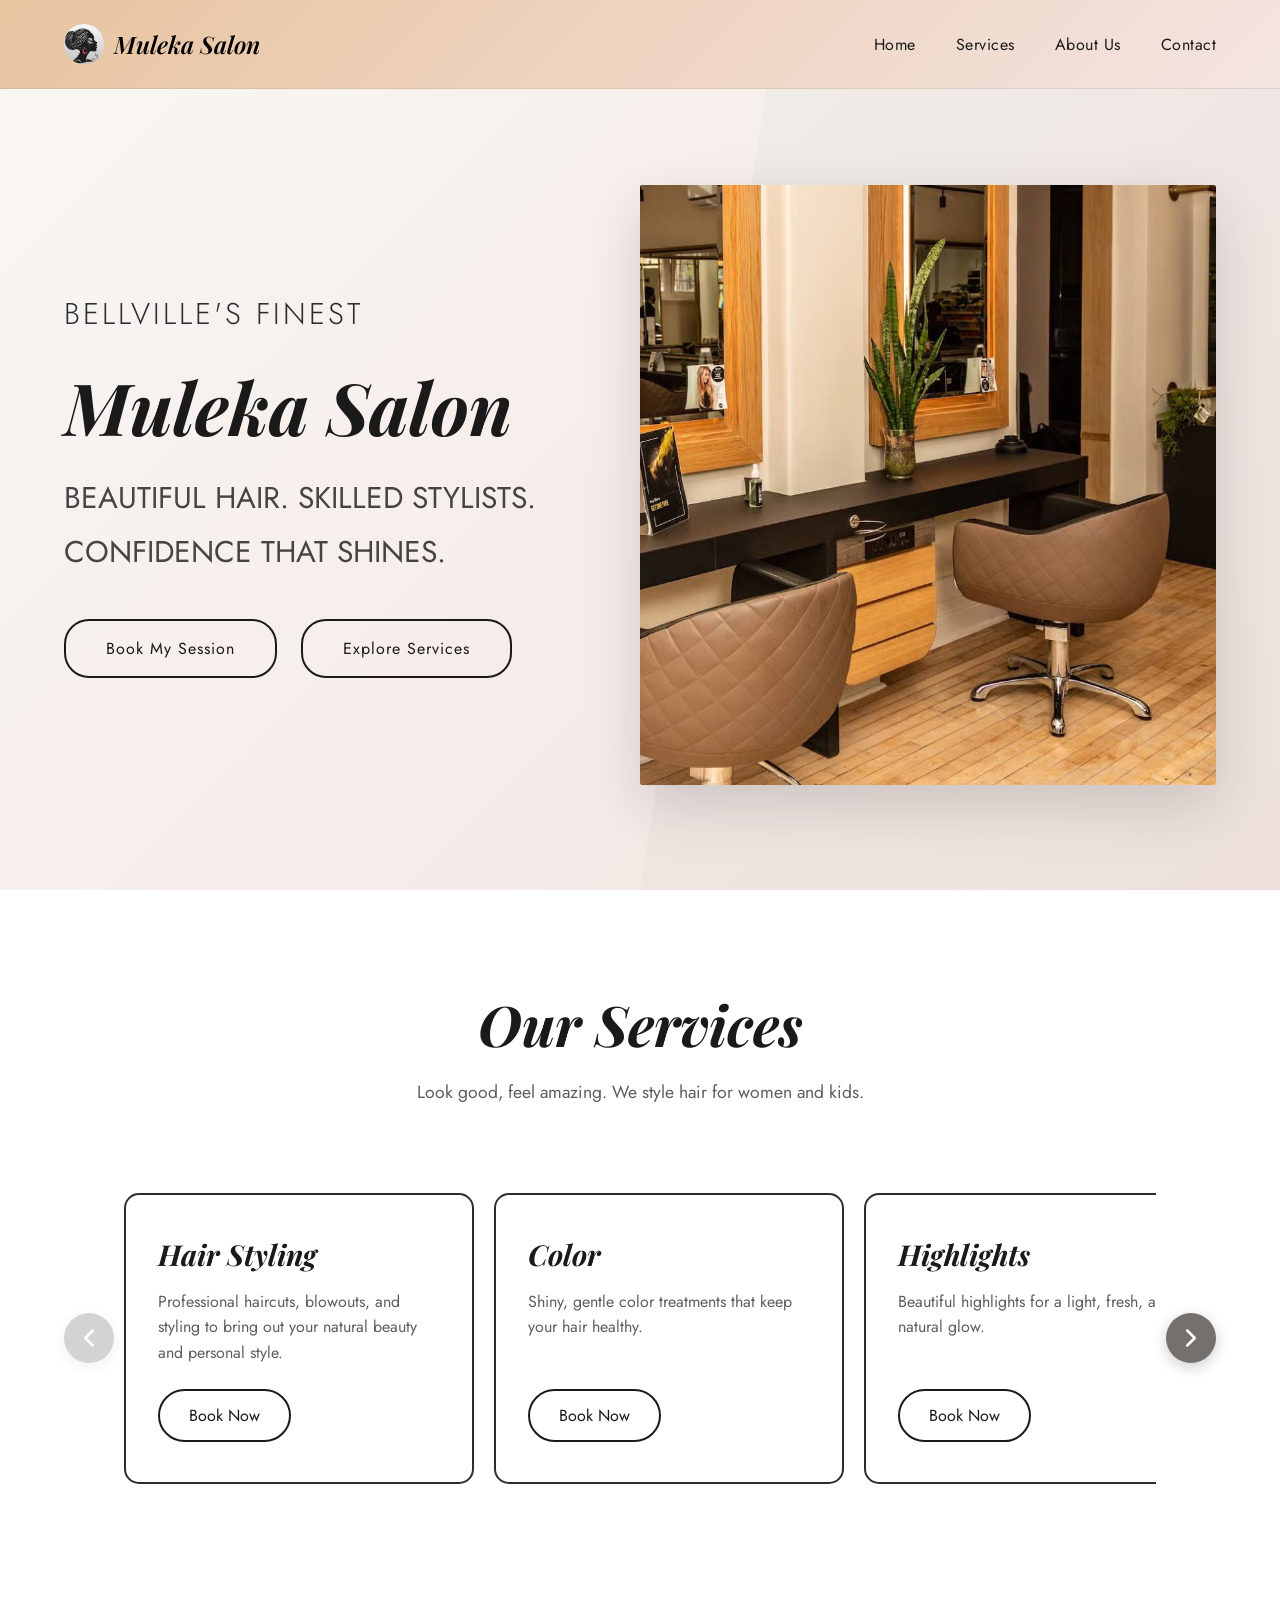
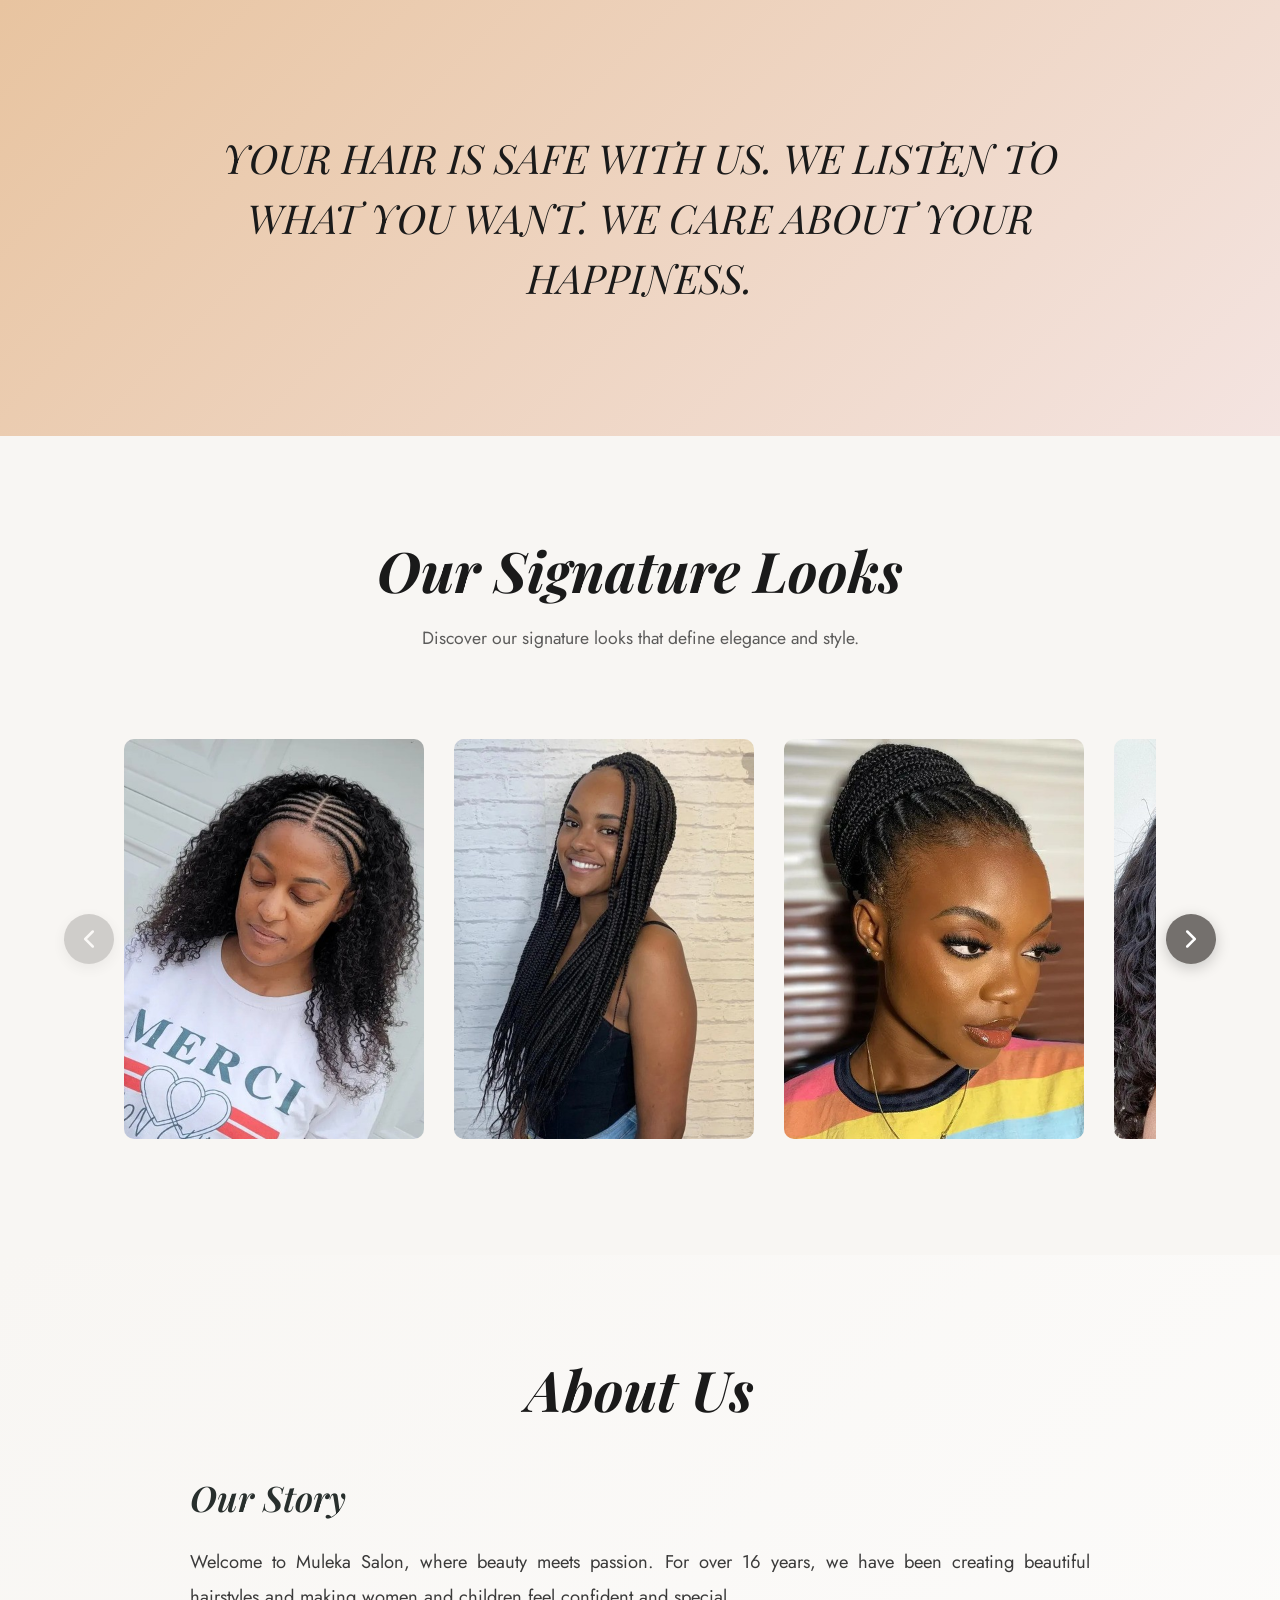
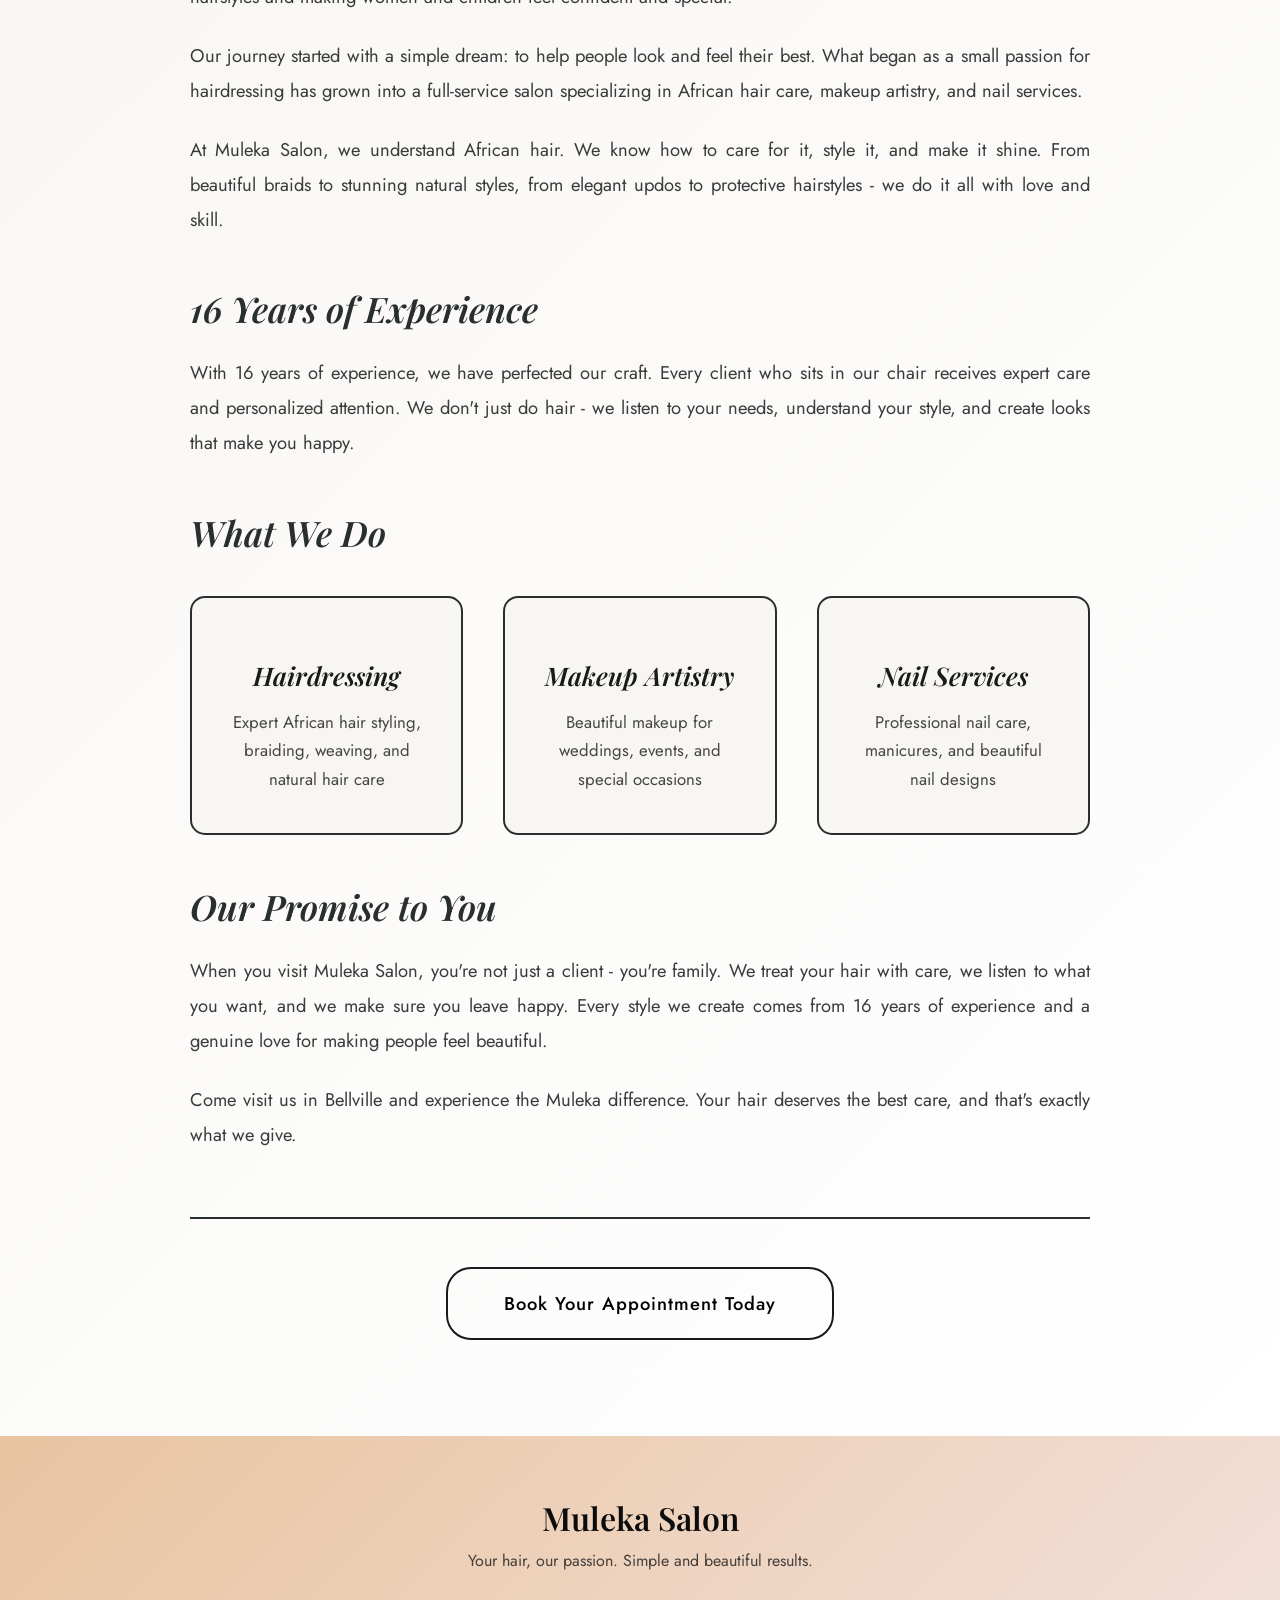
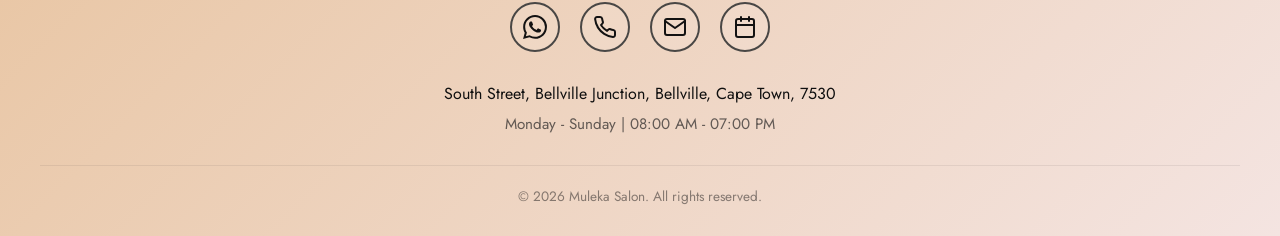
==== commit 3fdd330f: "Updated version" ====
--- a/index.html
+++ b/index.html
@@ -460,21 +460,21 @@
                 </div>
             </div>
             <div class="look-item">
-                <img src="/assets/images/Two-High-Buns-With-Tendrils.jpg" alt="Two High Buns With Tendrils">
+                <img src="images/Two-High-Buns-With-Tendrils.jpg" alt="Two High Buns With Tendrils">
                 <div class="look-overlay">
                     <h3 class="look-title">Two High Buns With Tendrils</h3>
                     <p class="look-description">A trendy and stylish look that features two high buns with tendrils for a modern and fashionable appearance.</p>
                 </div>
             </div>
             <div class="look-item">
-                <img src="/assets/images/Two-Layer-Feed-In-Braids.jpg" alt="Two Layer Feed In Braids">
+                <img src="images/Two-Layer-Feed-In-Braids.jpg" alt="Two Layer Feed In Braids">
                 <div class="look-overlay">
                     <h3 class="look-title">Two Layer Feed In Braids</h3>
                     <p class="look-description">A trendy and stylish look that features two layer feed in braids for a modern and fashionable appearance.</p>
                 </div>
             </div>
             <div class="look-item">
-                <img src="/assets/images/Two-Strand-Twists.jpg" alt="Two Strand Twists">
+                <img src="images/Two-Strand-Twists.jpg" alt="Two Strand Twists">
                 <div class="look-overlay">
                     <h3 class="look-title">Two Strand Twists</h3>
                     <p class="look-description">A trendy and stylish look that features two strand twists for a modern and fashionable appearance.</p>
@@ -586,6 +586,7 @@
                 </div>
             </section> --> 
 
+            
     <!-- Booking Modal -->
     <div id="bookingModal" class="modal">
         <div class="modal-content">
@@ -724,6 +725,7 @@
         </div>
     </section>
 
+ 
 <!-- Footer -->
     <footer class="footer" id ="contact">
         <div class="footer-content">
@@ -766,7 +768,7 @@
             </div>
             
             <div class="footer-bottom">
-                <p>&copy; 2026 Muleka Salon. All rights reserved. Made by Kalonji Luboya.</p>
+                <p>&copy; 2026 Muleka Salon. All rights reserved.</p>
             </div>
         </div>
     </footer>
